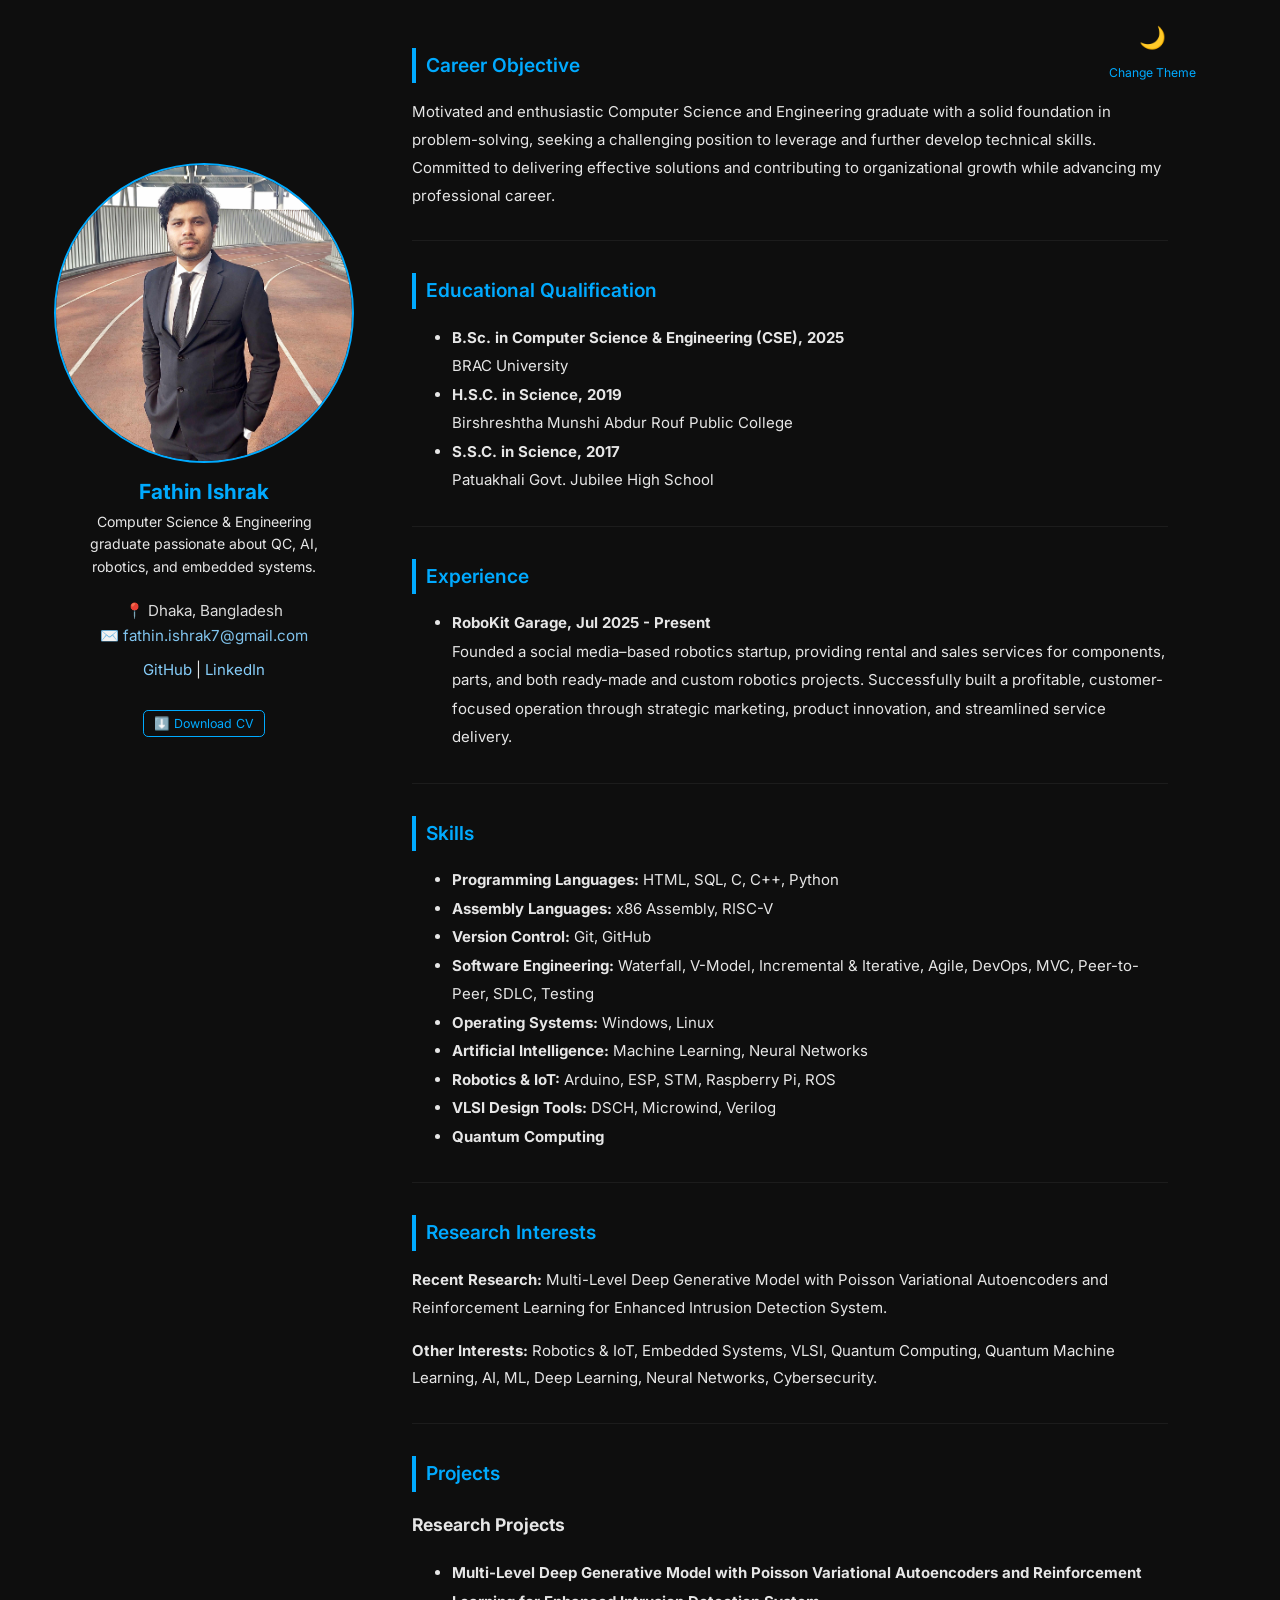
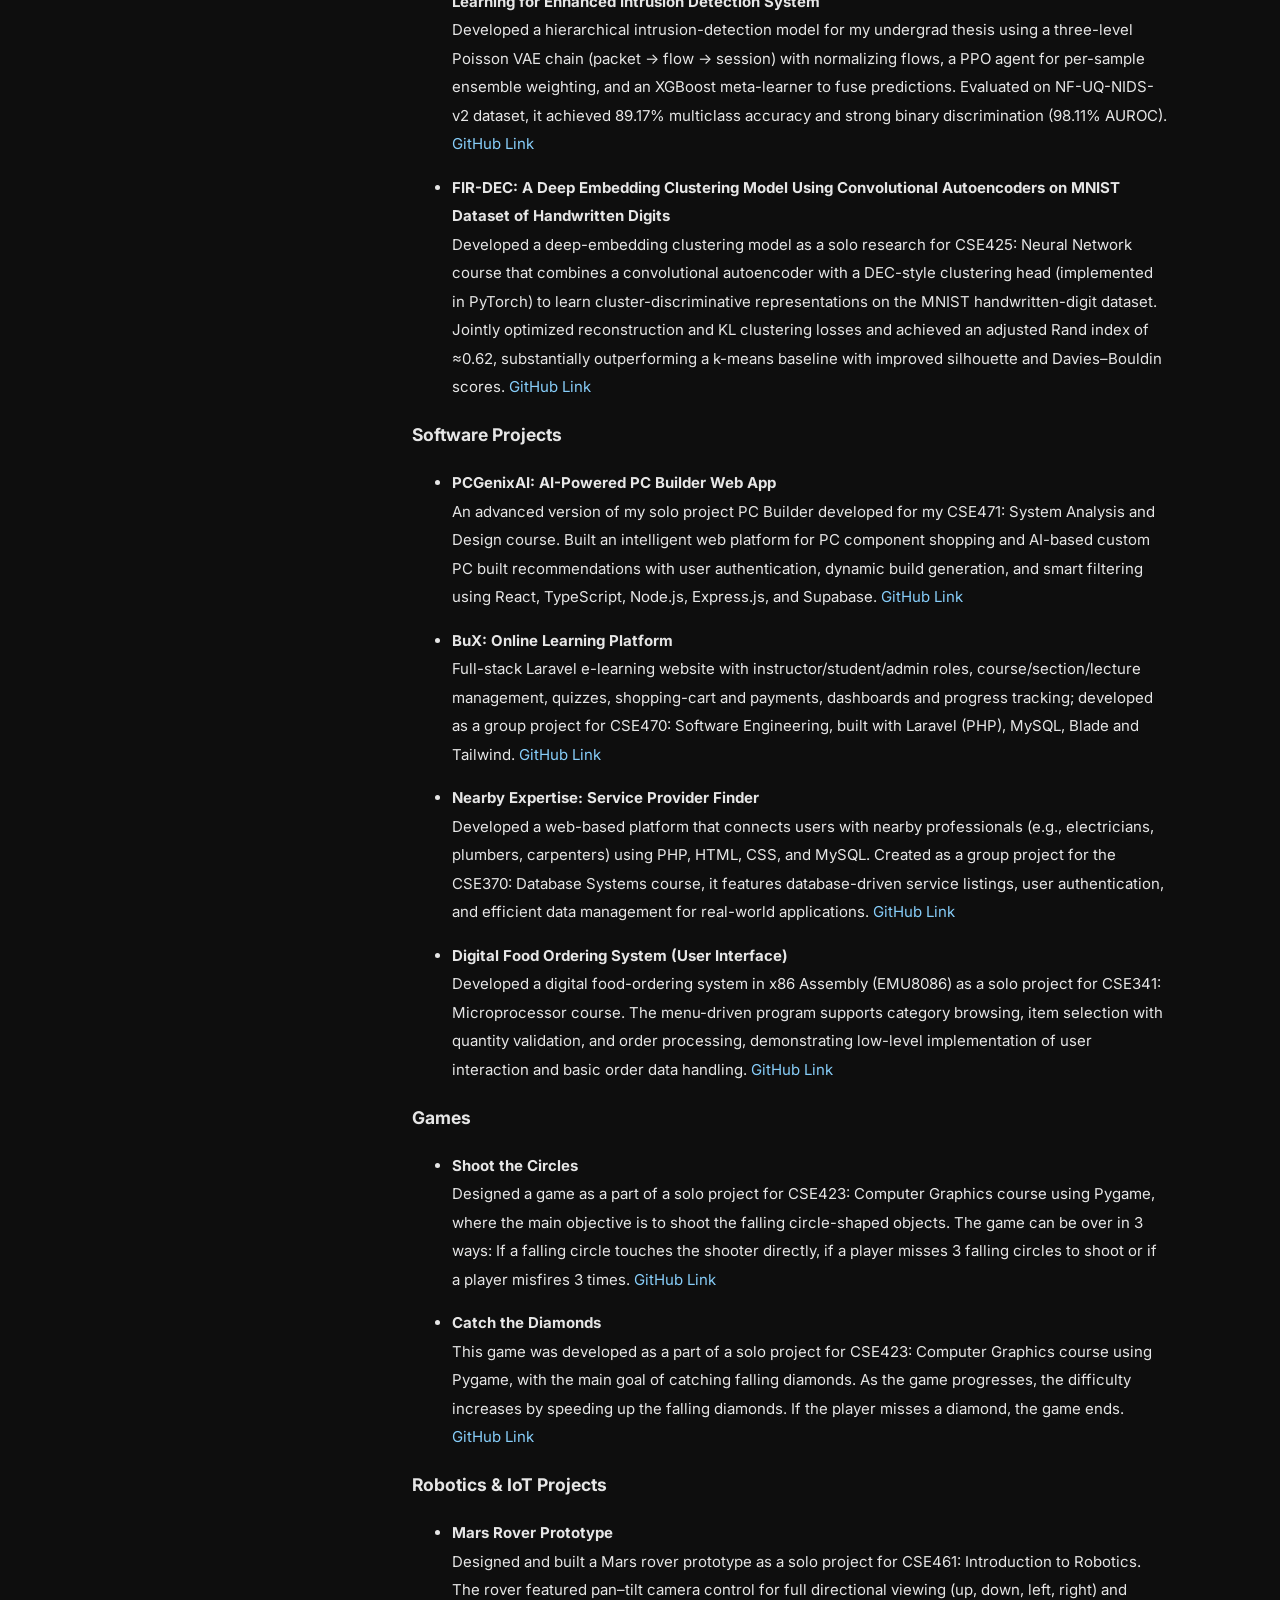
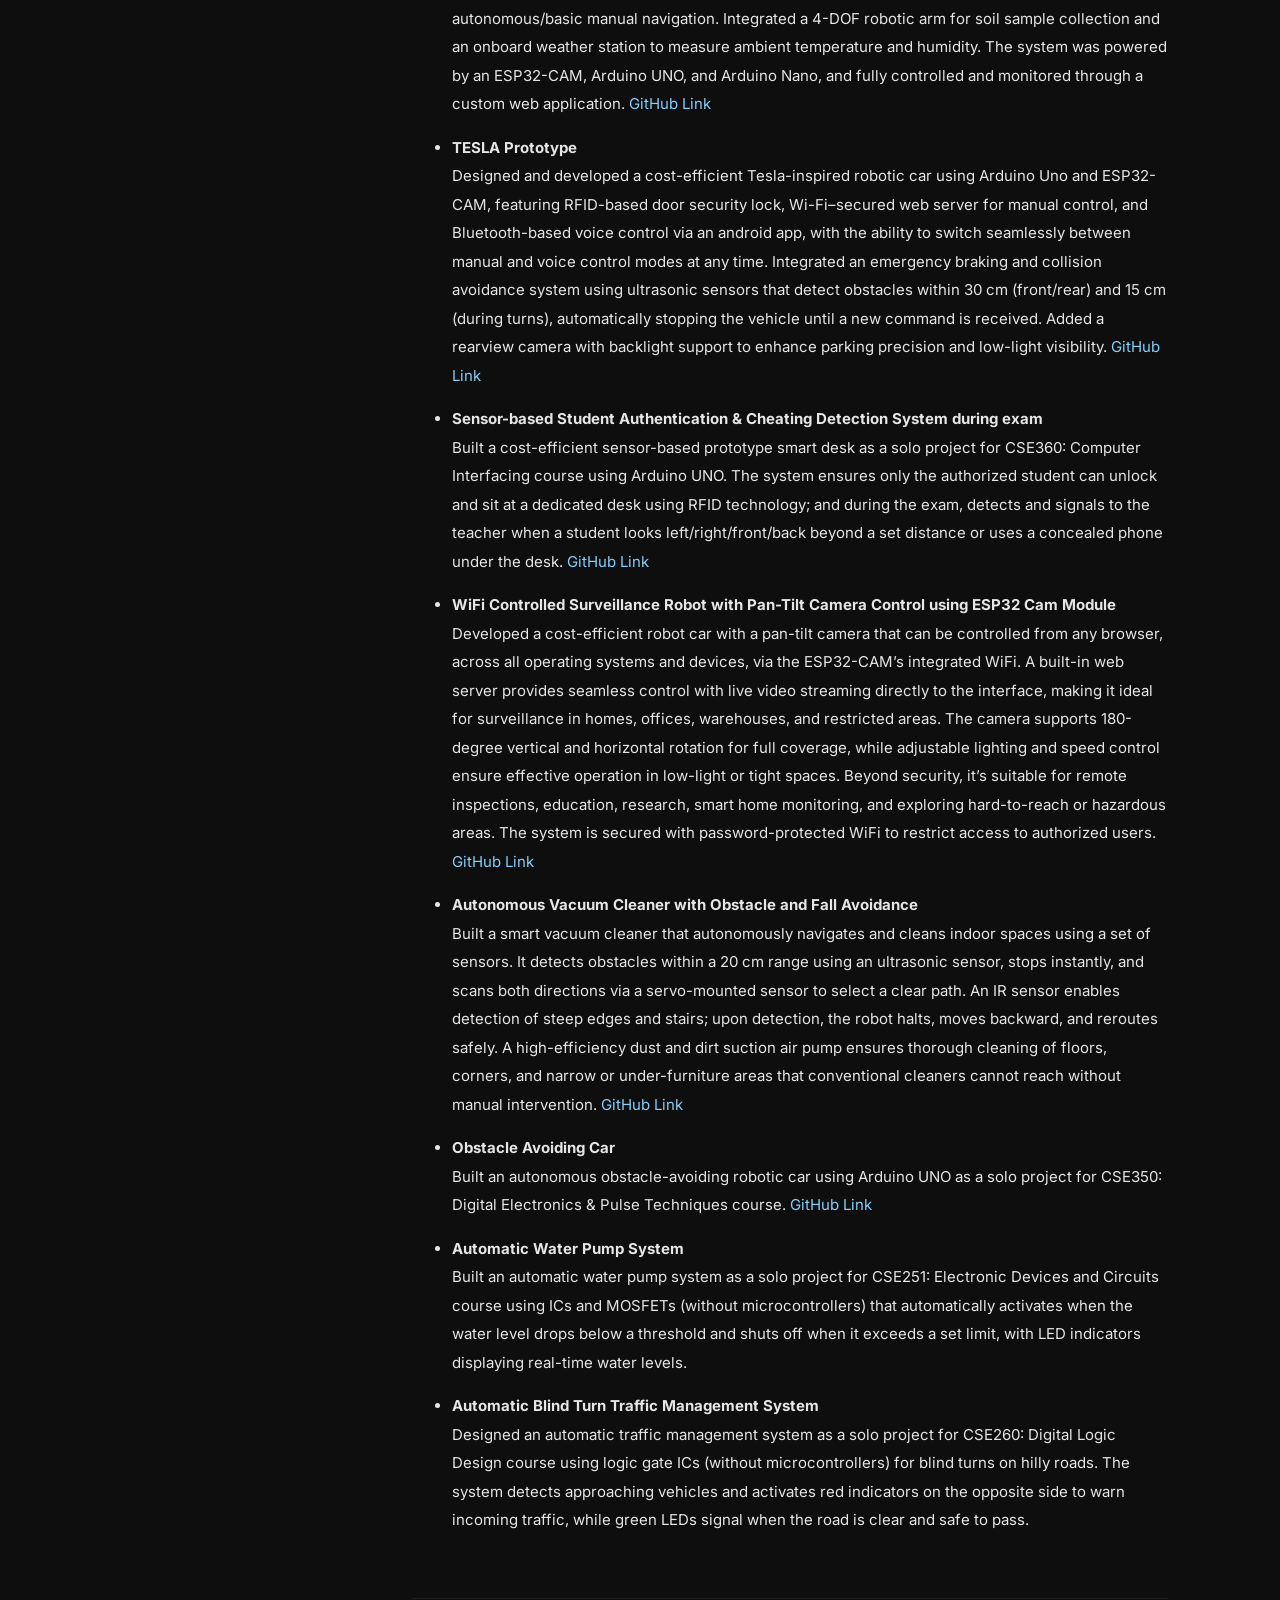
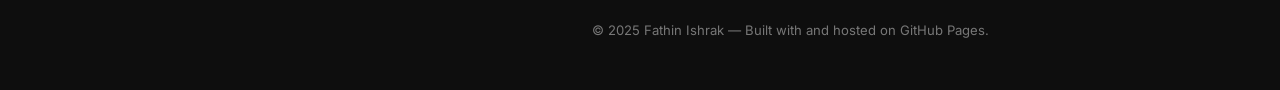
==== index.html @ 49c24f12 "Update index.html" ====
<!DOCTYPE html>
<html lang="en">
<head>
  <meta charset="UTF-8" />
  <meta name="viewport" content="width=device-width, initial-scale=1.0" />
  <title>Fathin Ishrak — Portfolio & CV</title>
  <link href="https://fonts.googleapis.com/css2?family=Inter:wght@300;400;600&display=swap" rel="stylesheet">
  <style>
    *, *::before, *::after { box-sizing: border-box; }

    :root {
      --bg-color: #0e0e0e;
      --text-color: #e6e6e6;
      --accent-color: #00aaff;
      --link-color: #87cefa;
      --card-bg: transparent;
      --border-color: transparent;
    }

    [data-theme='light'] {
      --bg-color: #f9f9f9;
      --text-color: #222;
      --accent-color: #007acc;
      --link-color: #3399ff;
      --card-bg: transparent;
      --border-color: transparent;
    }

    body {
      font-family: 'Inter', sans-serif;
      font-size: 15px;
      margin: 0;
      background-color: var(--bg-color);
      color: var(--text-color);
      transition: all 0.3s ease;
      display: flex;
      justify-content: center;
      -webkit-font-smoothing:antialiased;
    }

    a { color: var(--link-color); text-decoration: none; transition: color 0.25s ease; }
    a:hover { color: var(--accent-color); }

    .container {
      display: flex;
      flex-direction: row;
      width: 90%;
      max-width: 1200px;
      min-height: 100vh;
    }

    .sidebar {
      width: 280px;
      padding: 1.5rem;
      position: fixed;
      top: 0;
      bottom: 0;
      display: flex;
      flex-direction: column;
      justify-content: center;
      align-items: center;
      text-align: center;
      background: transparent;
    }

    .profile-pic { width: 300px; height: 300px; border-radius: 50%; object-fit: cover; border: 2px solid var(--accent-color); margin-bottom: 1rem; }
    .sidebar h1 { font-size: 1.3rem; color: var(--accent-color); margin: 0 0 0.4rem; }
    .sidebar p.bio { font-size: 0.88rem; margin: 0 0 1rem; line-height: 1.6; }

    .links { list-style: none; padding: 0; margin: 0 0 1rem 0; text-align: center; }
    .links li { margin: 0.4rem 0; font-size: 0.95rem; opacity: 0.95; transition: 0.2s; }
    .links li:hover { opacity: 1; color: var(--accent-color); }

    .button { display:inline-block; border:1px solid var(--accent-color); padding:0.3rem 0.6rem; border-radius:0.32rem; color:var(--accent-color); text-decoration:none; font-size:0.78rem; }
    .button:hover { background:var(--accent-color); color:var(--bg-color); text-decoration:none; }

    .main {
      margin-left: 300px;
      padding: 2rem 3rem;
      flex: 1;
      max-width: calc(100% - 300px);
      position: relative;
      line-height: 1.85;
      text-align: left;
    }

    section { margin-bottom: 2rem; border-bottom: 1px solid rgba(255,255,255,0.06); padding-bottom: 1rem; }
    section:last-of-type { border-bottom: none; }
    section h2 { border-left: 4px solid var(--accent-color); padding-left: 0.6rem; font-size: 1.2rem; color: var(--accent-color); font-weight:600; margin-bottom:0.8rem; }
    section ul { line-height: 1.9; }

    footer { font-size:0.82rem; color:#777; text-align:center; padding:1.2rem 0 1rem; border-top:1px solid rgba(255,255,255,0.06); }

    .theme-switch-container { position: fixed; top: 18px; right: calc( (100% - min(1200px, 90%)) / 2 + 20px ); z-index: 400; font-size: 1.35rem; cursor: pointer; text-align:center; }
    .theme-switch-container span { display:block; font-size:0.76rem; margin-top:4px; color:var(--accent-color); }

    @media (max-width: 900px) {
      body { justify-content: flex-start; }
      .container { flex-direction: column; width: 100%; }
      .sidebar { position: relative; width: 100%; padding: 1.2rem 0.75rem; top: auto; bottom: auto; }
      .profile-pic { width: 150px; height: 150px; }
      .sidebar h1 { font-size: 1.05rem; }
      .sidebar p.bio { font-size: 0.85rem; }
      .links li { font-size: 0.95rem; }
      .button { font-size:0.72rem; padding:0.28rem 0.5rem; }
      .main { margin-left: 0; padding: 1rem; max-width: 100%; text-align: left; line-height: 1.6; }
      .theme-switch-container { position: fixed; top: 10px; right: 12px; font-size: 1.15rem; }
    }

    @media (max-width: 420px) {
      .profile-pic { width: 150px; height: 150px; }
      .sidebar h1 { font-size: 1rem; }
      .theme-switch-container { right: 8px; }
    }
  </style>
</head>
<body>
  <div class="container">
    <aside class="sidebar">
      <img src="profile.jpg" alt="Profile Picture" class="profile-pic">
      <h1>Fathin Ishrak</h1>
      <p class="bio">Computer Science & Engineering graduate passionate about QC, AI, robotics, and embedded systems.</p>
      <ul class="links">
        <li>📍 Dhaka, Bangladesh</li>
        <li>✉️ <a href="mailto:fathin.ishrak7@gmail.com">fathin.ishrak7@gmail.com</a></li>
        <p>
          <a href="https://github.com/Fathin-Ishrak-Romeo">GitHub</a> |
          <a href="https://www.linkedin.com/in/fathin-ishrak/">LinkedIn</a>
        </p>
      </ul>
      <a href="Fathin_Ishrak_CV.pdf" download="Fathin_Ishrak_CV.pdf" class="button">⬇️ Download CV</a>
    </aside>

    <main class="main">
      <div class="theme-switch-container" id="theme-toggle">🌙<span>Change Theme</span></div>
      <section>
        <h2>Career Objective</h2>
        <p>Motivated and enthusiastic Computer Science and Engineering graduate with a solid foundation in problem-solving, seeking a challenging position to leverage and further develop technical skills. Committed to delivering effective solutions and contributing to organizational growth while advancing my professional career.</p>
      </section>

      <section>
        <h2>Educational Qualification</h2>
        <ul>
          <li><b>B.Sc. in Computer Science & Engineering (CSE), 2025</b><br>BRAC University</li>
          <li><b>H.S.C. in Science, 2019</b><br>Birshreshtha Munshi Abdur Rouf Public College</li>
          <li><b>S.S.C. in Science, 2017</b><br>Patuakhali Govt. Jubilee High School</li>
        </ul>
      </section>

      <section>
        <h2>Experience</h2>
        <ul>
          <li><b>RoboKit Garage, Jul 2025 - Present</b><br>Founded a social media–based robotics startup, providing rental and sales services for components, parts, and both ready-made and custom robotics projects. Successfully built a profitable,
customer-focused operation through strategic marketing, product innovation, and streamlined
service delivery.</li>
        </ul>
      </section>

      <section>
        <h2>Skills</h2>
        <ul>
          <li><b>Programming Languages:</b> HTML, SQL, C, C++, Python</li>
          <li><b>Assembly Languages:</b> x86 Assembly, RISC-V</li>
          <li><b>Version Control:</b> Git, GitHub</li>
          <li><b>Software Engineering:</b> Waterfall, V-Model, Incremental & Iterative, Agile, DevOps, MVC, Peer-to-Peer, SDLC, Testing</li>
          <li><b>Operating Systems:</b> Windows, Linux</li>
          <li><b>Artificial Intelligence:</b> Machine Learning, Neural Networks</li>
          <li><b>Robotics & IoT:</b> Arduino, ESP, STM, Raspberry Pi, ROS</li>
          <li><b>VLSI Design Tools:</b> DSCH, Microwind, Verilog</li>
          <li><b>Quantum Computing</b></li>
        </ul>
      </section>

      <section>
        <h2>Research Interests</h2>
        <p><b>Recent Research:</b> Multi-Level Deep Generative Model with Poisson Variational Autoencoders and Reinforcement Learning for Enhanced Intrusion Detection System.</p>
        <p><b>Other Interests:</b> Robotics & IoT, Embedded Systems, VLSI, Quantum Computing, Quantum Machine Learning, AI, ML, Deep Learning, Neural Networks, Cybersecurity.</p>
      </section>

      <section>
        <h2>Projects</h2>
        <h3>Research Projects</h3>
        <ul>
          <p><li><b>Multi-Level Deep Generative Model with Poisson Variational Autoencoders and Reinforcement Learning for Enhanced Intrusion Detection System</b><br>Developed a hierarchical intrusion-detection model for my undergrad thesis using a three-level Poisson VAE chain (packet → flow → session) with normalizing flows, a PPO agent for per-sample ensemble weighting, and an XGBoost meta-learner to fuse predictions. Evaluated on NF-UQ-NIDS-v2 dataset, it achieved 89.17% multiclass accuracy and strong binary discrimination (98.11% AUROC). <a href="https://github.com/Fathin-Ishrak-Romeo/Multi-Level-Deep-Generative-Model-with-PVAE-and-RL-for-Enhanced-IDS.git">GitHub Link</a></li></p>
          <p><li><b>FIR-DEC: A Deep Embedding Clustering Model Using Convolutional Autoencoders on MNIST Dataset of Handwritten Digits</b><br>Developed a deep-embedding clustering model as a solo research for CSE425: Neural Network course that combines a convolutional autoencoder with a DEC-style clustering head (implemented in PyTorch) to learn cluster-discriminative representations on the MNIST handwritten-digit dataset. Jointly optimized reconstruction and KL clustering losses and achieved an adjusted Rand index of ≈0.62, substantially outperforming a k-means baseline with improved silhouette and Davies–Bouldin scores. <a href="https://github.com/Fathin-Ishrak-Romeo/FIR-DEC_Deep-Embedding-Clustering-Model-Using-Convolutional-Autoencoders-on-MNIST-Digits-Dataset.git">GitHub Link</a></li></p>
        </ul>

        <h3>Software Projects</h3>
        <ul>
          <p><li><b>PCGenixAI: AI-Powered PC Builder Web App</b><br>An advanced version of my solo project PC Builder developed for my CSE471: System Analysis and Design course. Built an intelligent web platform for PC component shopping and AI-based custom PC built recommendations with user authentication, dynamic build generation, and smart filtering using React, TypeScript, Node.js, Express.js, and Supabase. <a href="https://github.com/Fathin-Ishrak-Romeo/PCGenixAI.git">GitHub Link</a></li></p>
          <p><li><b>BuX: Online Learning Platform</b><br>Full-stack Laravel e-learning website with instructor/student/admin roles, course/section/lecture management, quizzes, shopping-cart and payments, dashboards and progress tracking; developed as a group project for CSE470: Software Engineering, built with Laravel (PHP), MySQL, Blade and Tailwind. <a href="https://github.com/Fathin-Ishrak-Romeo/CSE470_PROJECT_Online-Learning-Platform_BuX.git">GitHub Link</a></li></p>
          <p><li><b>Nearby Expertise: Service Provider Finder</b><br>Developed a web-based platform that connects users with nearby professionals (e.g., electricians, plumbers, carpenters) using PHP, HTML, CSS, and MySQL. Created as a group project for the CSE370: Database Systems course, it features database-driven service listings, user authentication, and efficient data management for real-world applications. <a href="https://github.com/Fathin-Ishrak-Romeo/CSE370-Project-Website_Nearby-Expertise.git">GitHub Link</a></li></p>
          <p><li><b>Digital Food Ordering System (User Interface)</b><br>Developed a digital food-ordering system in x86 Assembly (EMU8086) as a solo project for CSE341: Microprocessor course. The menu-driven program supports category browsing, item selection with quantity validation, and order processing, demonstrating low-level implementation of user interaction and basic order data handling. <a href="https://github.com/Fathin-Ishrak-Romeo/CSE341-Project_Digital-food-ordering-system-at-a-restaurant-using-x86-Assembly-Language.git">GitHub Link</a></li></p>
        </ul>

        <h3>Games</h3>
        <ul>
          <p><li><b>Shoot the Circles</b><br>Designed a game as a part of a solo project for CSE423: Computer Graphics course using Pygame, where the main objective is to shoot the falling circle-shaped objects. The game can be over in 3 ways: If a falling circle touches the shooter directly, if a player misses 3 falling circles to shoot or if a player misfires 3 times. <a href="https://github.com/Fathin-Ishrak-Romeo/Project-Game_Shooting-the-falling-circles.git">GitHub Link</a></li></p>
          <p><li><b>Catch the Diamonds</b><br>This game was developed as a part of a solo project for CSE423: Computer Graphics course using Pygame, with the main goal of catching falling diamonds. As the game progresses, the difficulty increases by speeding up the falling diamonds. If the player misses a diamond, the game ends. <a href="https://github.com/Fathin-Ishrak-Romeo/Project-Game_Catch-the-falling-diamonds.git">GitHub Link</a></li></p>
        </ul>

        <h3>Robotics & IoT Projects</h3>
        <ul>
          <p><li><b>Mars Rover Prototype</b><br>Designed and built a Mars rover prototype as a solo project for CSE461: Introduction to Robotics. The rover featured pan–tilt camera control for full directional viewing (up, down, left, right) and autonomous/basic manual navigation. Integrated a 4-DOF robotic arm for soil sample collection and an onboard weather station to measure ambient temperature and humidity. The system was powered by an ESP32-CAM, Arduino UNO, and Arduino Nano, and fully controlled and monitored through a custom web application. <a href="https://github.com/Fathin-Ishrak-Romeo/Mars-Rover-Prototype.git">GitHub Link</a></li></p>
          <p><li><b>TESLA Prototype</b><br>Designed and developed a cost-efficient Tesla-inspired robotic car using Arduino Uno and ESP32-CAM, featuring RFID-based door security lock, Wi-Fi–secured web server for manual control, and Bluetooth-based voice control via an android app, with the ability to switch seamlessly between manual and voice control modes at any time. Integrated an emergency braking and collision avoidance system using ultrasonic sensors that detect obstacles within 30 cm (front/rear) and 15 cm (during turns), automatically stopping the vehicle until a new command is received. Added a rearview camera with backlight support to enhance parking precision and low-light visibility. <a href="https://github.com/Fathin-Ishrak-Romeo/Goriber-TESLA.git">GitHub Link</a></li></p>
          <p><li><b>Sensor-based Student Authentication & Cheating Detection System during exam</b><br>Built a cost-efficient sensor-based prototype smart desk as a solo project for CSE360: Computer Interfacing course using Arduino UNO. The system ensures only the authorized student can unlock and sit at a dedicated desk using RFID technology; and during the exam, detects and signals to the teacher when a student looks left/right/front/back beyond a set distance or uses a concealed phone under the desk. <a href="https://github.com/Fathin-Ishrak-Romeo/Sensor-based-Access-Authentication-and-Cheating-Detection-System-during-exam-using-Arduino.git">GitHub Link</a></li></p>      
          <p><li><b>WiFi Controlled Surveillance Robot with Pan-Tilt Camera Control using ESP32 Cam Module</b><br>Developed a cost-efficient robot car with a pan-tilt camera that can be controlled from any browser, across all operating systems and devices, via the ESP32-CAM’s integrated WiFi. A built-in web server provides seamless control with live video streaming directly to the interface, making it ideal for surveillance in homes, offices, warehouses, and restricted areas. The camera supports 180-degree vertical and horizontal rotation for full coverage, while adjustable lighting and speed control ensure effective operation in low-light or tight spaces. Beyond security, it’s suitable for remote inspections, education, research, smart home monitoring, and exploring hard-to-reach or hazardous areas. The system is secured with password-protected WiFi to restrict access to authorized users. <a href="https://github.com/Fathin-Ishrak-Romeo/WiFi-Controlled-Surveillance-Robot-with-Pan-Tilt-Camera-Control-using-ESP32-Cam-Module.git">GitHub Link</a></li></p>
          <p><li><b>Autonomous Vacuum Cleaner with Obstacle and Fall Avoidance</b><br>Built a smart vacuum cleaner that autonomously navigates and cleans indoor spaces using a set of sensors. It detects obstacles within a 20 cm range using an ultrasonic sensor, stops instantly, and scans both directions via a servo-mounted sensor to select a clear path. An IR sensor enables detection of steep edges and stairs; upon detection, the robot halts, moves backward, and reroutes safely. A high-efficiency dust and dirt suction air pump ensures thorough cleaning of floors, corners, and narrow or under-furniture areas that conventional cleaners cannot reach without manual intervention. <a href="https://github.com/Fathin-Ishrak-Romeo/Autonomous-Vacuum-Cleaner-with-Obstacle-and-Fall-Avoidance-Using-Arduino.git">GitHub Link</a></li></p>
          <p><li><b>Obstacle Avoiding Car</b><br>Built an autonomous obstacle-avoiding robotic car using Arduino UNO as a solo project for CSE350: Digital Electronics & Pulse Techniques course. <a href="https://github.com/Fathin-Ishrak-Romeo/Hardware-Project_Obstacle-Avoiding-Car-using-Arduino.git">GitHub Link</a></li></p>
          <p><li><b>Automatic Water Pump System</b><br>Built an automatic water pump system as a solo project for CSE251: Electronic Devices and Circuits course using ICs and MOSFETs (without microcontrollers) that automatically activates when the water level drops below a threshold and shuts off when it exceeds a set limit, with LED indicators displaying real-time water levels.</li></p>
          <p><li><b>Automatic Blind Turn Traffic Management System</b><br>Designed an automatic traffic management system as a solo project for CSE260: Digital Logic Design course using logic gate ICs (without microcontrollers) for blind turns on hilly roads. The system detects approaching vehicles and activates red indicators on the opposite side to warn incoming traffic, while green LEDs signal when the road is clear and safe to pass.</li></p>
        </ul>
      </section>

      <footer>
        © 2025 Fathin Ishrak — Built with and hosted on GitHub Pages.
      </footer>
    </main>
  </div>

  <script>
    const toggleBtn = document.getElementById('theme-toggle');
    toggleBtn.addEventListener('click', () => {
      const currentTheme = document.body.getAttribute('data-theme');
      if (currentTheme === 'light') {
        document.body.setAttribute('data-theme', 'dark');
        toggleBtn.innerHTML = '🌙<span>Change Theme</span>';
      } else {
        document.body.setAttribute('data-theme', 'light');
        toggleBtn.innerHTML = '☀️<span>Change Theme</span>';
      }
    });
    document.body.setAttribute('data-theme', 'dark');
  </script>
</body>
</html>
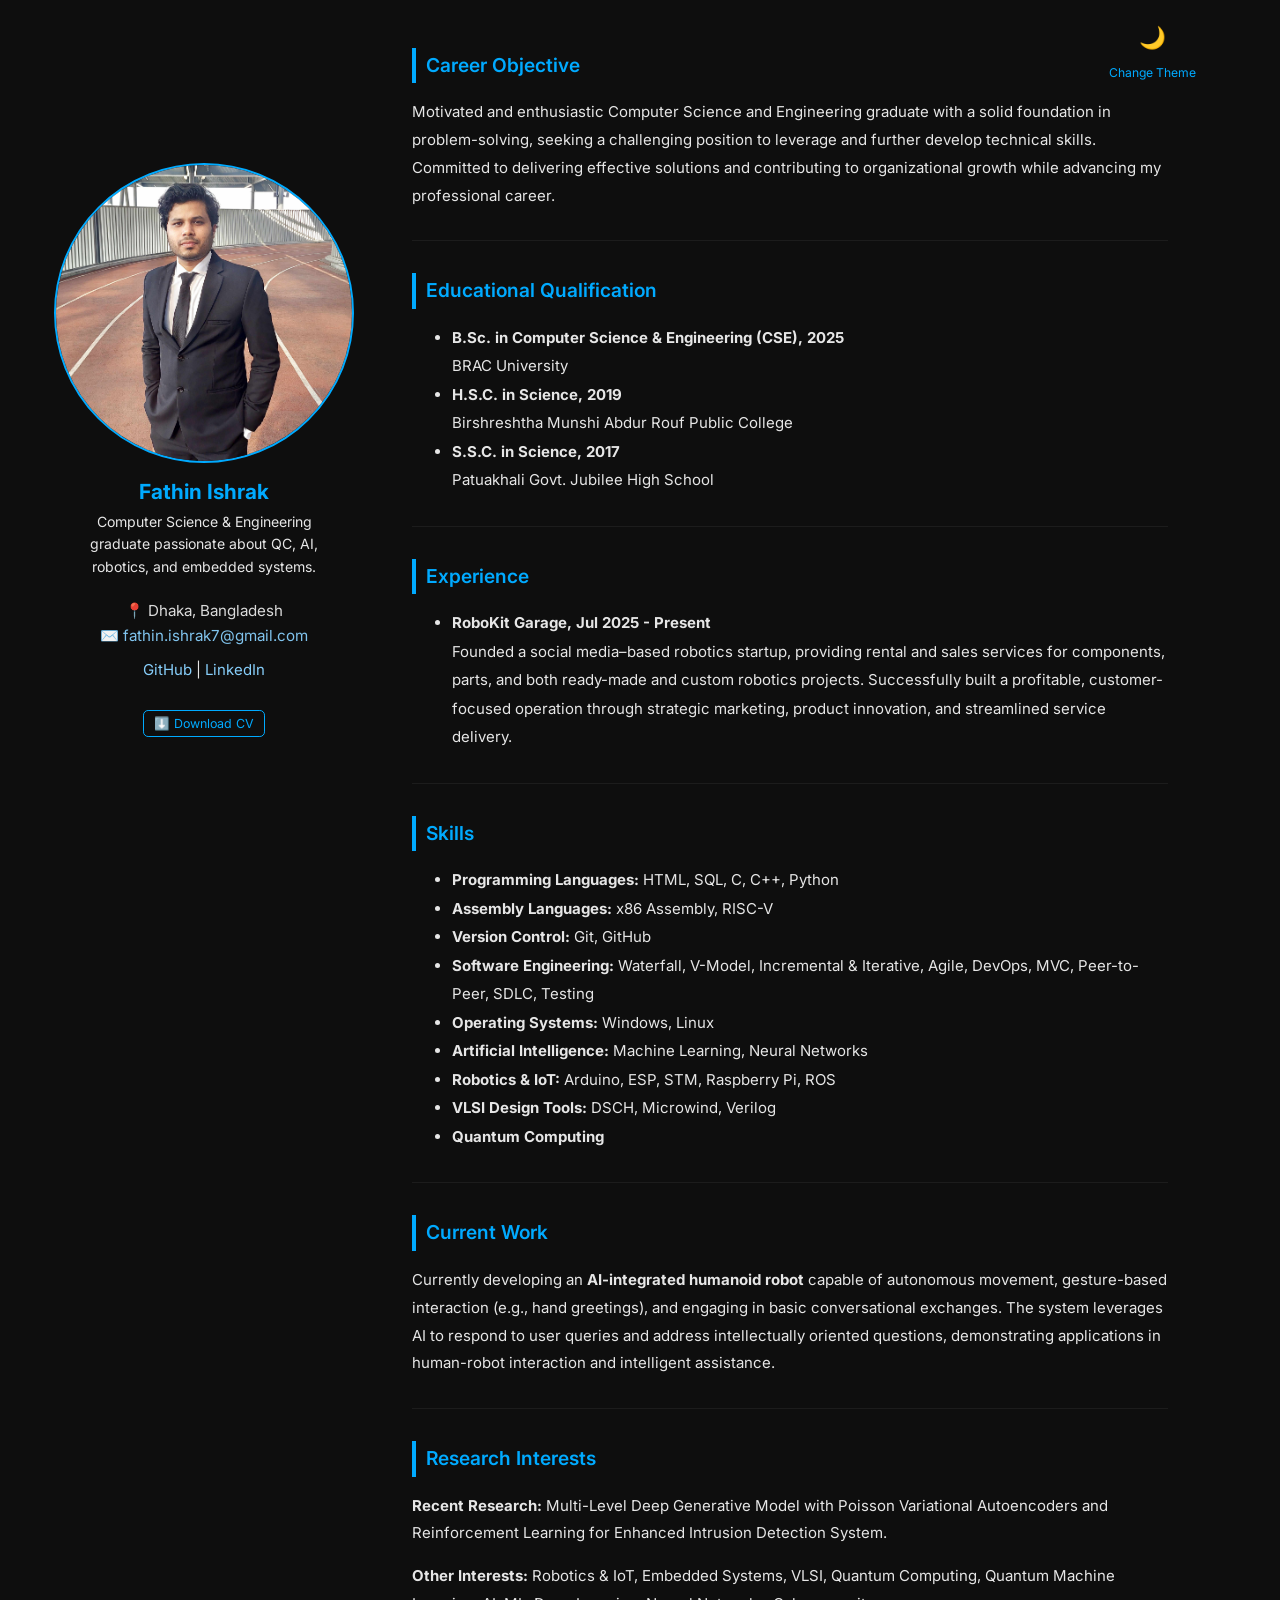
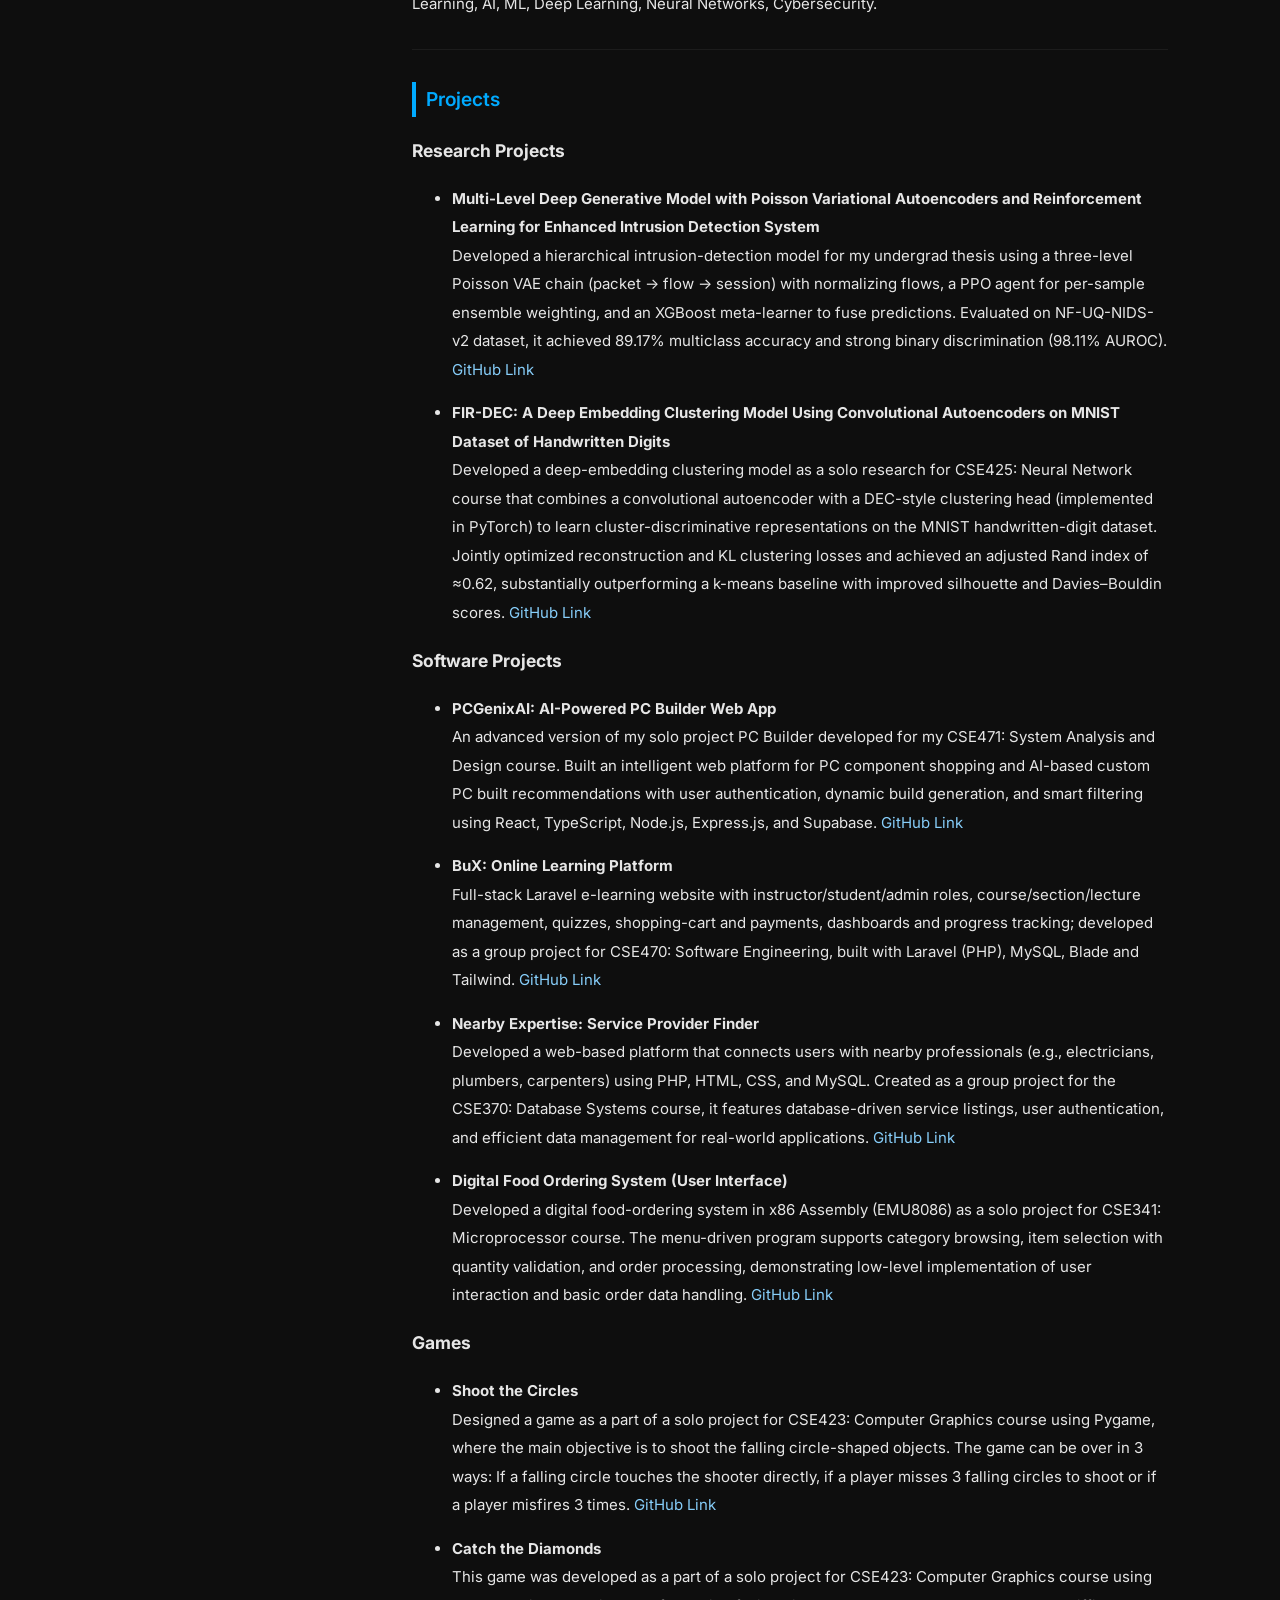
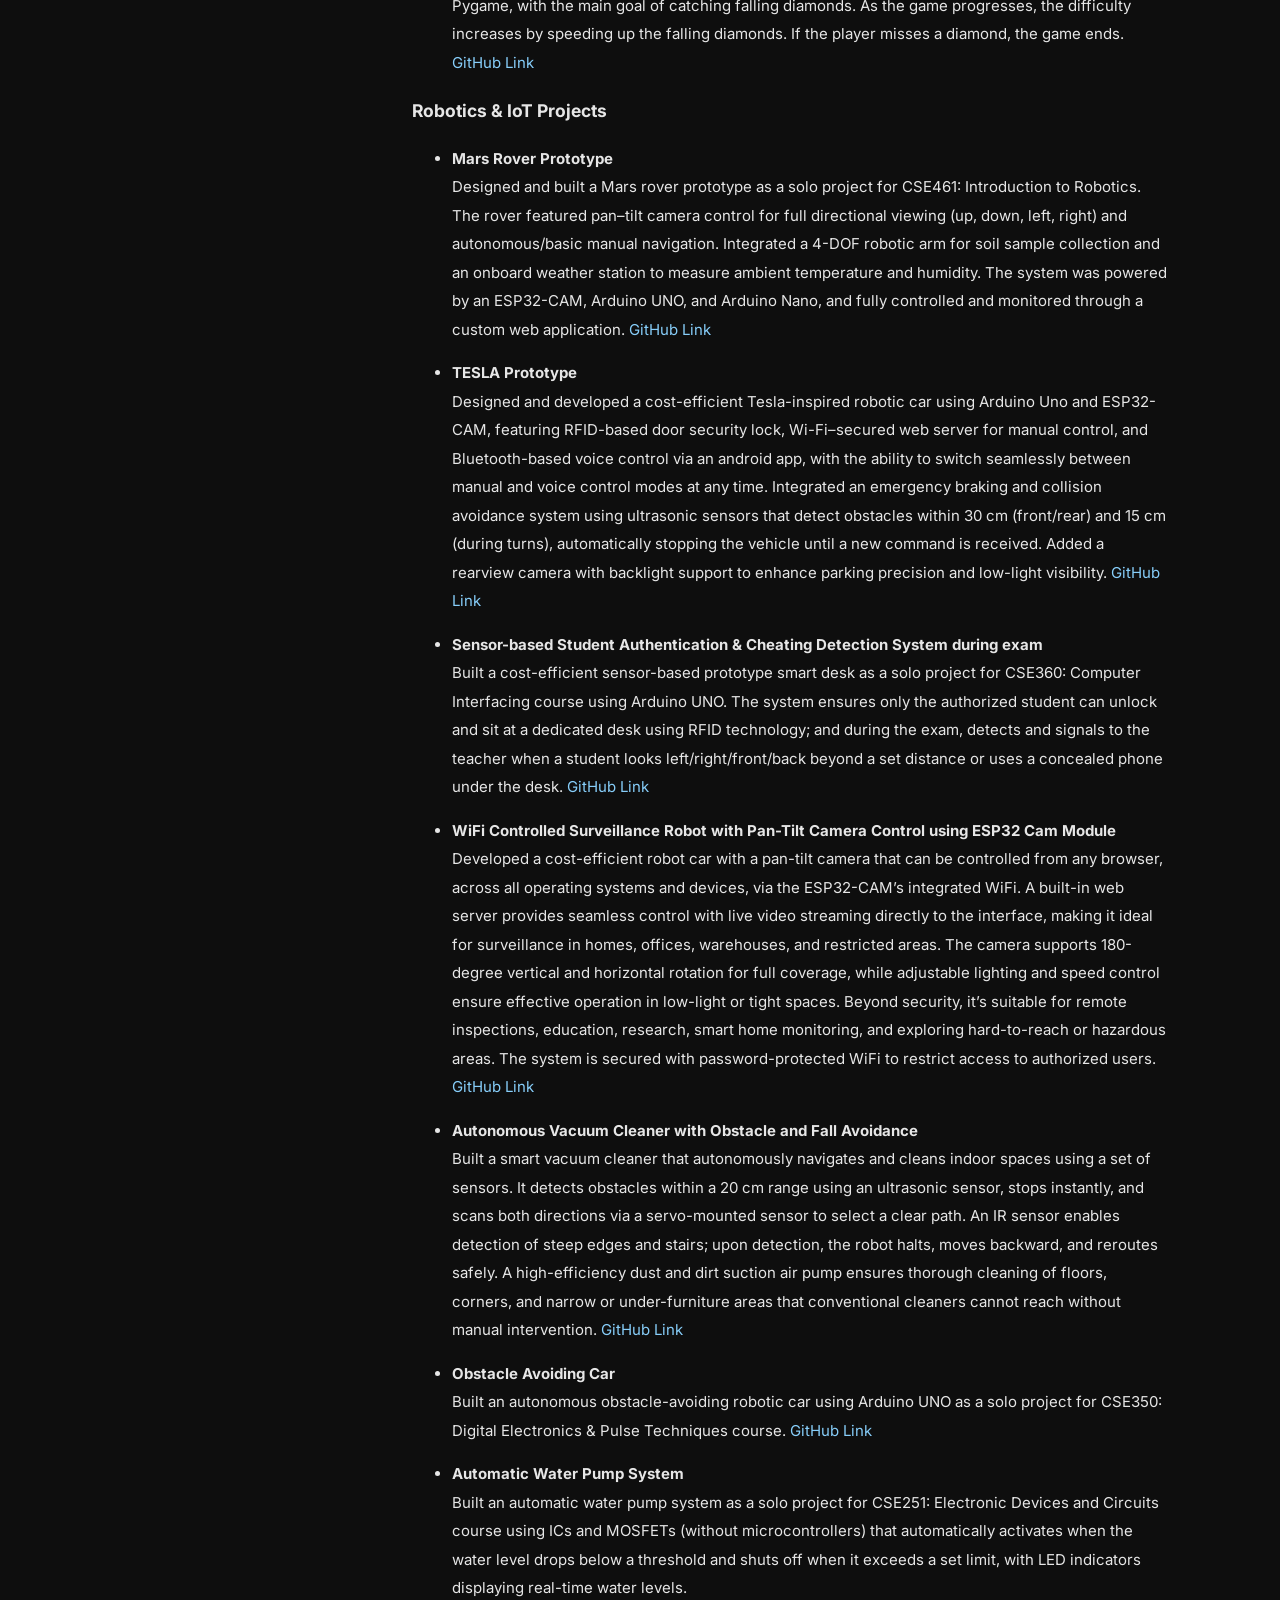
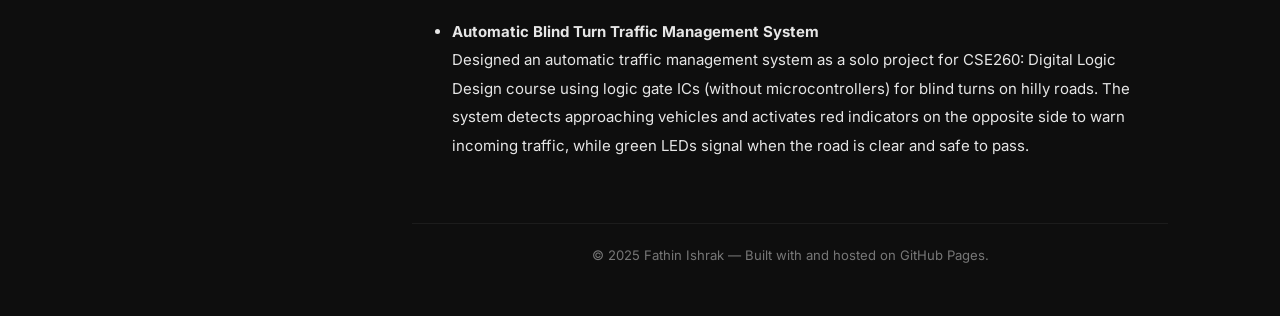
==== commit a45139ce: "Update index.html" ====
--- a/index.html
+++ b/index.html
@@ -172,6 +172,11 @@
       </section>
 
       <section>
+        <h2>Current Work</h2>
+        <p>Currently developing an <b>AI-integrated humanoid robot</b> capable of autonomous movement, gesture-based interaction (e.g., hand greetings), and engaging in basic conversational exchanges. The system leverages AI to respond to user queries and address intellectually oriented questions, demonstrating applications in human-robot interaction and intelligent assistance.</p>
+      </section>
+      
+      <section>
         <h2>Research Interests</h2>
         <p><b>Recent Research:</b> Multi-Level Deep Generative Model with Poisson Variational Autoencoders and Reinforcement Learning for Enhanced Intrusion Detection System.</p>
         <p><b>Other Interests:</b> Robotics & IoT, Embedded Systems, VLSI, Quantum Computing, Quantum Machine Learning, AI, ML, Deep Learning, Neural Networks, Cybersecurity.</p>
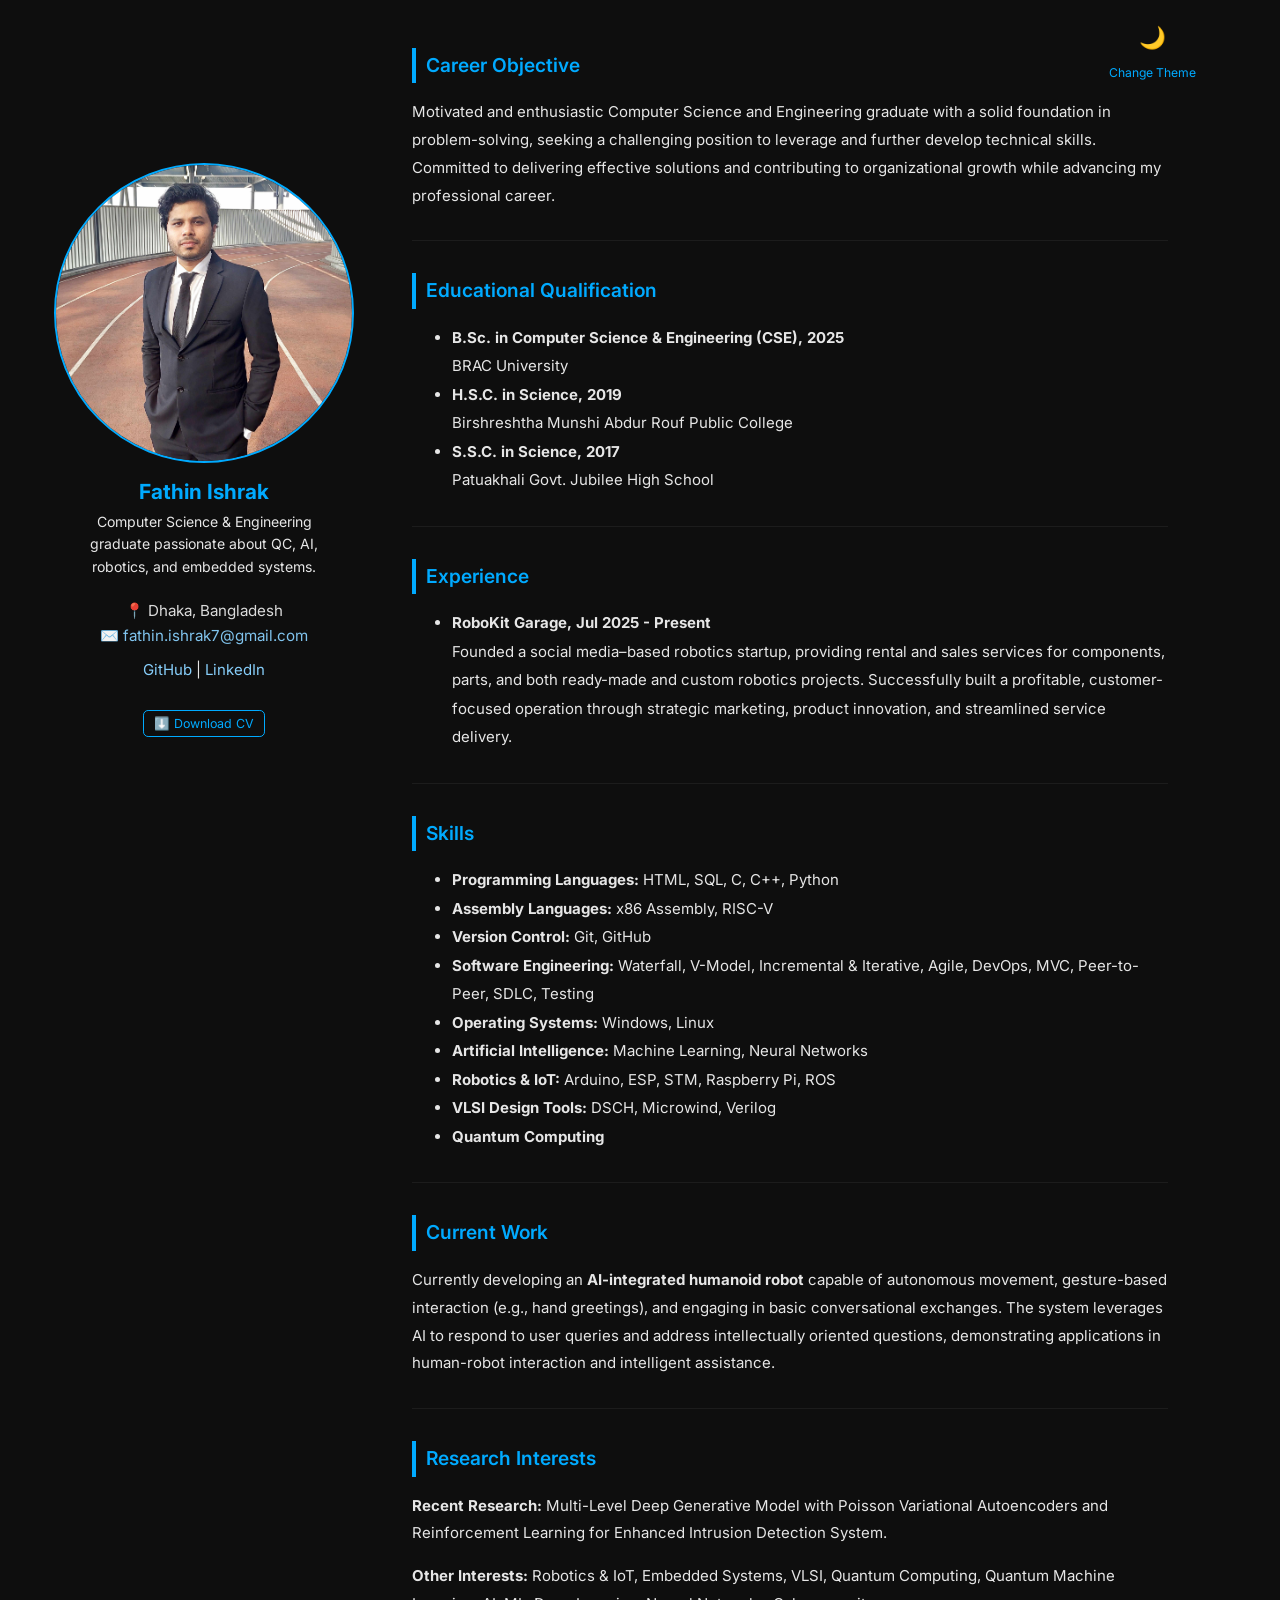
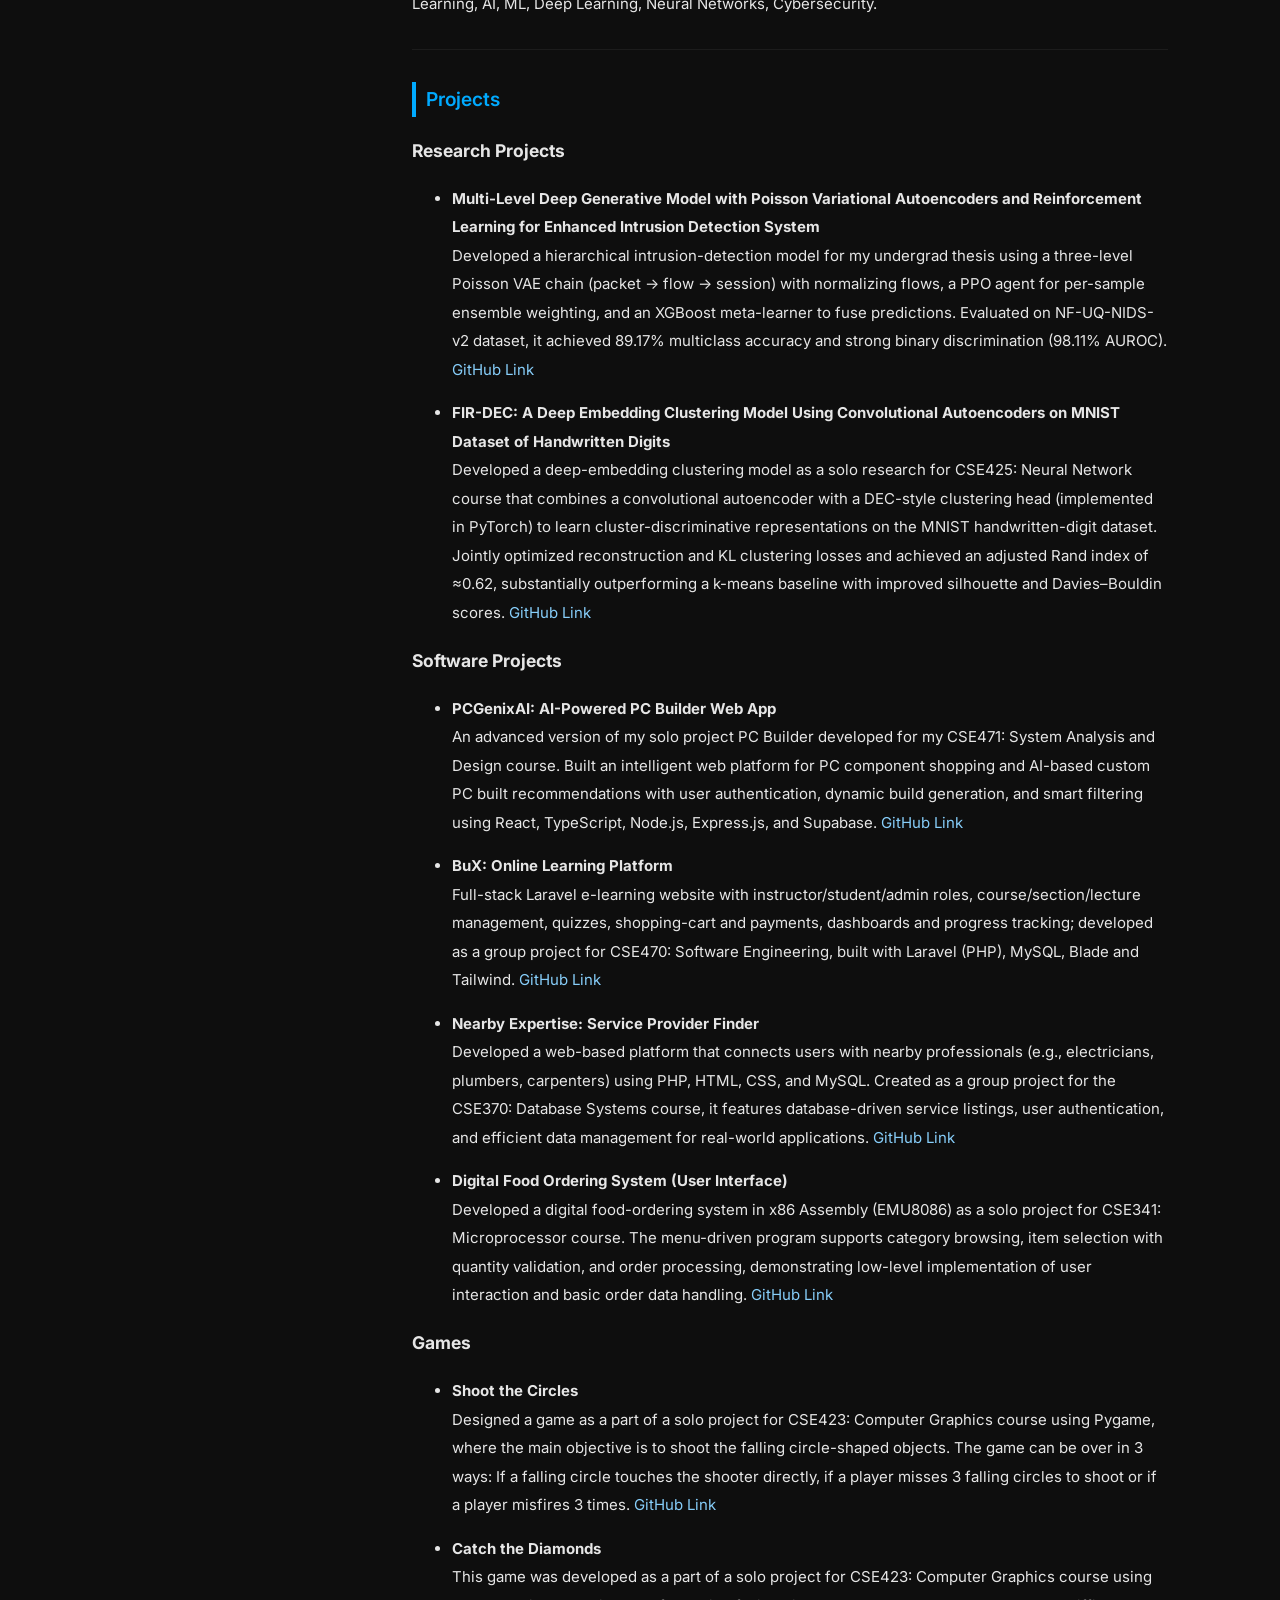
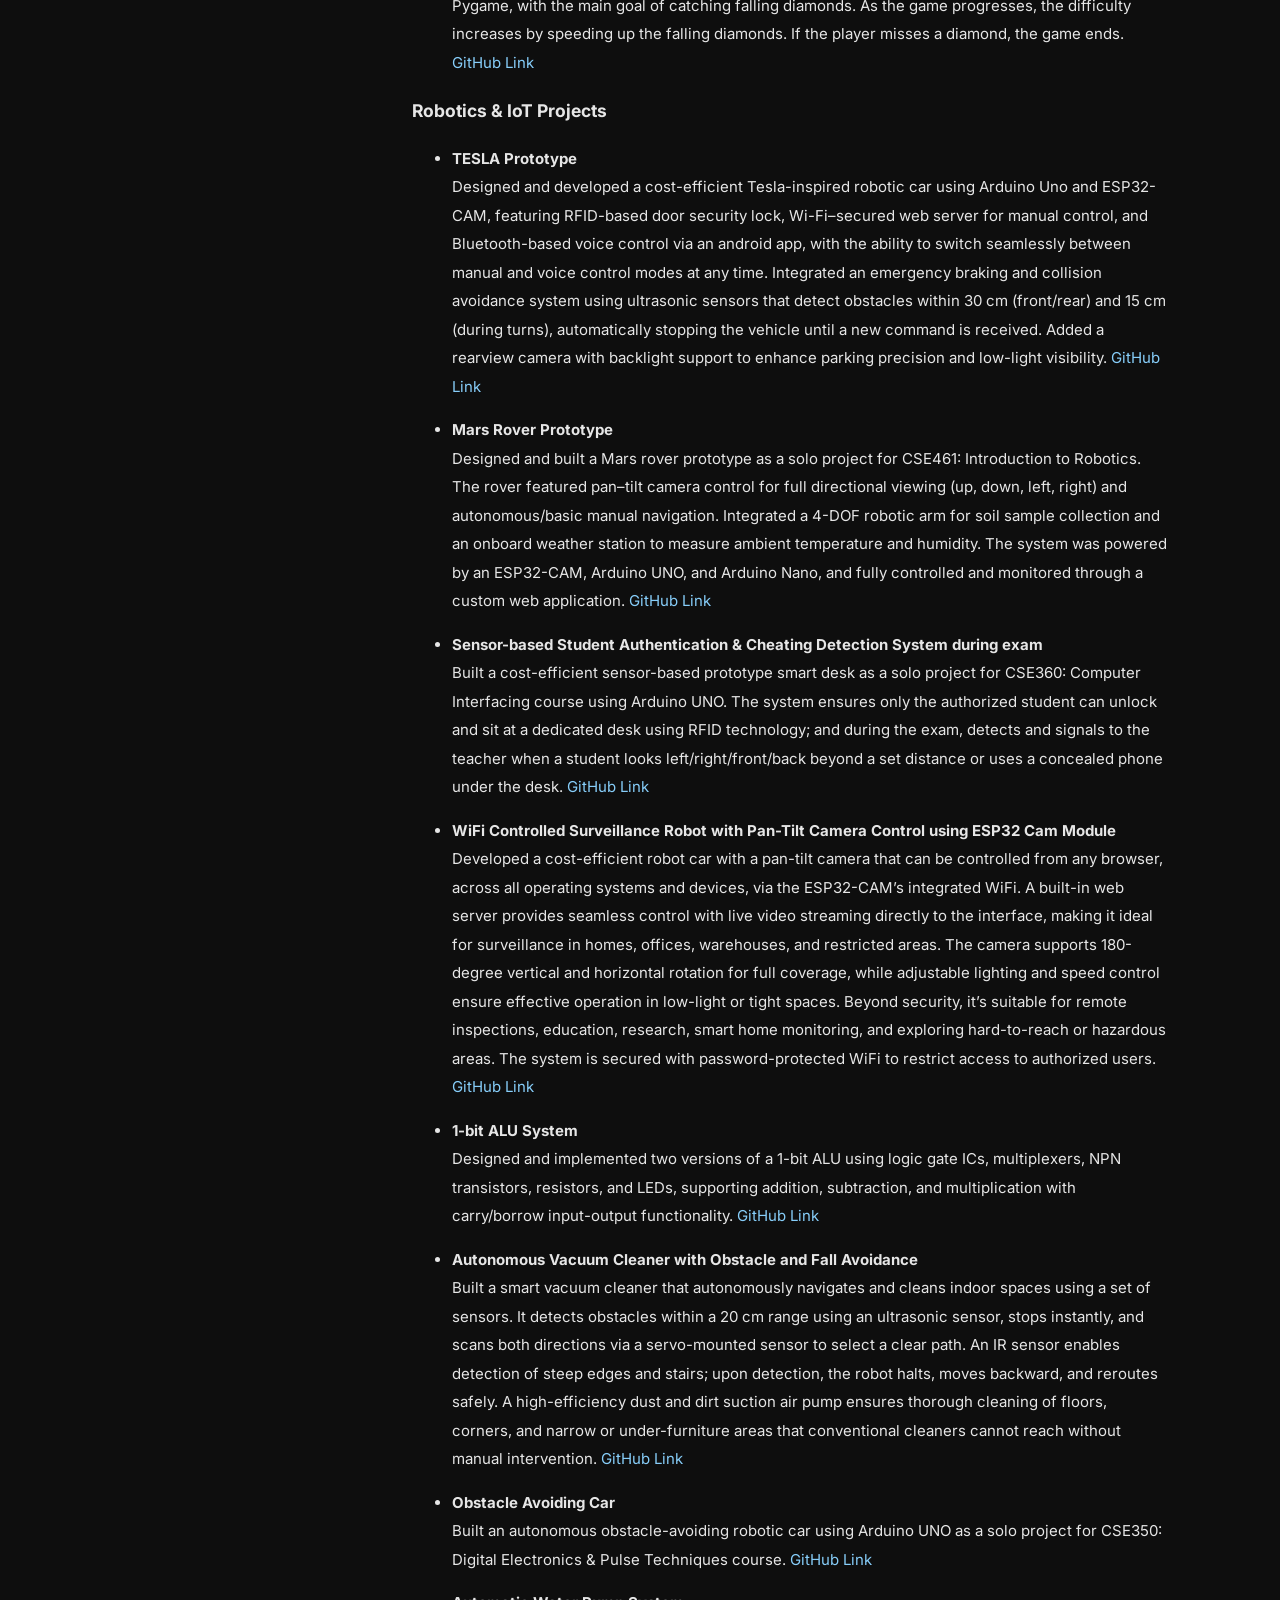
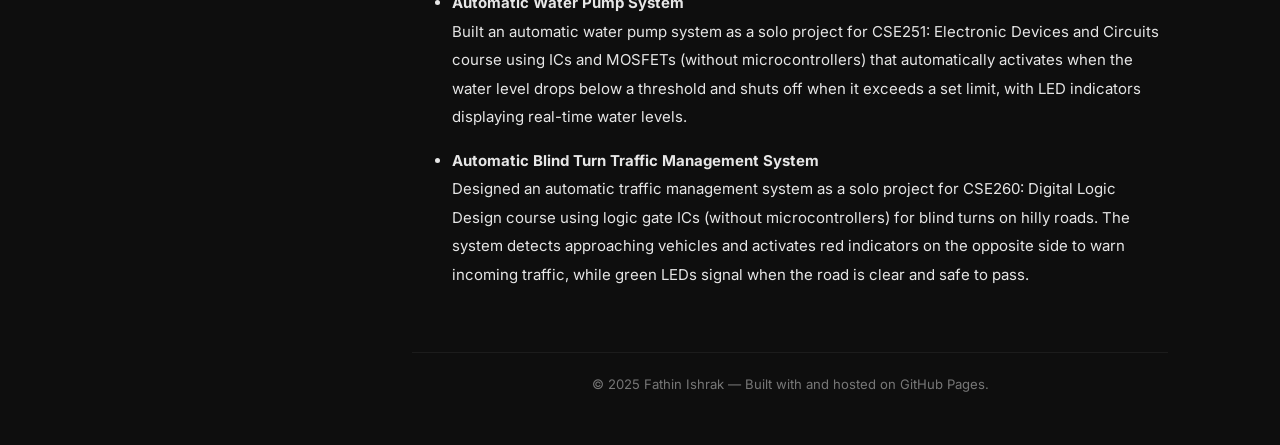
==== commit 75dc0ef1: "Update index.html" ====
--- a/index.html
+++ b/index.html
@@ -206,10 +206,11 @@
 
         <h3>Robotics & IoT Projects</h3>
         <ul>
+          <p><li><b>TESLA Prototype</b><br>Designed and developed a cost-efficient Tesla-inspired robotic car using Arduino Uno and ESP32-CAM, featuring RFID-based door security lock, Wi-Fi–secured web server for manual control, and Bluetooth-based voice control via an android app, with the ability to switch seamlessly between manual and voice control modes at any time. Integrated an emergency braking and collision avoidance system using ultrasonic sensors that detect obstacles within 30 cm (front/rear) and 15 cm (during turns), automatically stopping the vehicle until a new command is received. Added a rearview camera with backlight support to enhance parking precision and low-light visibility. <a href="https://github.com/Fathin-Ishrak-Romeo/TESLA-Prototype-Voice-control-with-emergency-braking-Manual-control-and-RFID-based-door-security-.git">GitHub Link</a></li></p>
           <p><li><b>Mars Rover Prototype</b><br>Designed and built a Mars rover prototype as a solo project for CSE461: Introduction to Robotics. The rover featured pan–tilt camera control for full directional viewing (up, down, left, right) and autonomous/basic manual navigation. Integrated a 4-DOF robotic arm for soil sample collection and an onboard weather station to measure ambient temperature and humidity. The system was powered by an ESP32-CAM, Arduino UNO, and Arduino Nano, and fully controlled and monitored through a custom web application. <a href="https://github.com/Fathin-Ishrak-Romeo/Mars-Rover-Prototype.git">GitHub Link</a></li></p>
-          <p><li><b>TESLA Prototype</b><br>Designed and developed a cost-efficient Tesla-inspired robotic car using Arduino Uno and ESP32-CAM, featuring RFID-based door security lock, Wi-Fi–secured web server for manual control, and Bluetooth-based voice control via an android app, with the ability to switch seamlessly between manual and voice control modes at any time. Integrated an emergency braking and collision avoidance system using ultrasonic sensors that detect obstacles within 30 cm (front/rear) and 15 cm (during turns), automatically stopping the vehicle until a new command is received. Added a rearview camera with backlight support to enhance parking precision and low-light visibility. <a href="https://github.com/Fathin-Ishrak-Romeo/Goriber-TESLA.git">GitHub Link</a></li></p>
           <p><li><b>Sensor-based Student Authentication & Cheating Detection System during exam</b><br>Built a cost-efficient sensor-based prototype smart desk as a solo project for CSE360: Computer Interfacing course using Arduino UNO. The system ensures only the authorized student can unlock and sit at a dedicated desk using RFID technology; and during the exam, detects and signals to the teacher when a student looks left/right/front/back beyond a set distance or uses a concealed phone under the desk. <a href="https://github.com/Fathin-Ishrak-Romeo/Sensor-based-Access-Authentication-and-Cheating-Detection-System-during-exam-using-Arduino.git">GitHub Link</a></li></p>      
           <p><li><b>WiFi Controlled Surveillance Robot with Pan-Tilt Camera Control using ESP32 Cam Module</b><br>Developed a cost-efficient robot car with a pan-tilt camera that can be controlled from any browser, across all operating systems and devices, via the ESP32-CAM’s integrated WiFi. A built-in web server provides seamless control with live video streaming directly to the interface, making it ideal for surveillance in homes, offices, warehouses, and restricted areas. The camera supports 180-degree vertical and horizontal rotation for full coverage, while adjustable lighting and speed control ensure effective operation in low-light or tight spaces. Beyond security, it’s suitable for remote inspections, education, research, smart home monitoring, and exploring hard-to-reach or hazardous areas. The system is secured with password-protected WiFi to restrict access to authorized users. <a href="https://github.com/Fathin-Ishrak-Romeo/WiFi-Controlled-Surveillance-Robot-with-Pan-Tilt-Camera-Control-using-ESP32-Cam-Module.git">GitHub Link</a></li></p>
+          <p><li><b>1-bit ALU System</b><br>Designed and implemented two versions of a 1-bit ALU using logic gate ICs, multiplexers, NPN transistors, resistors, and LEDs, supporting addition, subtraction, and multiplication with carry/borrow input-output functionality. <a href="https://github.com/Fathin-Ishrak-Romeo/1-bit-ALU-System-with-Carry-in-and-Borrow-in.git">GitHub Link</a></li></p>
           <p><li><b>Autonomous Vacuum Cleaner with Obstacle and Fall Avoidance</b><br>Built a smart vacuum cleaner that autonomously navigates and cleans indoor spaces using a set of sensors. It detects obstacles within a 20 cm range using an ultrasonic sensor, stops instantly, and scans both directions via a servo-mounted sensor to select a clear path. An IR sensor enables detection of steep edges and stairs; upon detection, the robot halts, moves backward, and reroutes safely. A high-efficiency dust and dirt suction air pump ensures thorough cleaning of floors, corners, and narrow or under-furniture areas that conventional cleaners cannot reach without manual intervention. <a href="https://github.com/Fathin-Ishrak-Romeo/Autonomous-Vacuum-Cleaner-with-Obstacle-and-Fall-Avoidance-Using-Arduino.git">GitHub Link</a></li></p>
           <p><li><b>Obstacle Avoiding Car</b><br>Built an autonomous obstacle-avoiding robotic car using Arduino UNO as a solo project for CSE350: Digital Electronics & Pulse Techniques course. <a href="https://github.com/Fathin-Ishrak-Romeo/Hardware-Project_Obstacle-Avoiding-Car-using-Arduino.git">GitHub Link</a></li></p>
           <p><li><b>Automatic Water Pump System</b><br>Built an automatic water pump system as a solo project for CSE251: Electronic Devices and Circuits course using ICs and MOSFETs (without microcontrollers) that automatically activates when the water level drops below a threshold and shuts off when it exceeds a set limit, with LED indicators displaying real-time water levels.</li></p>
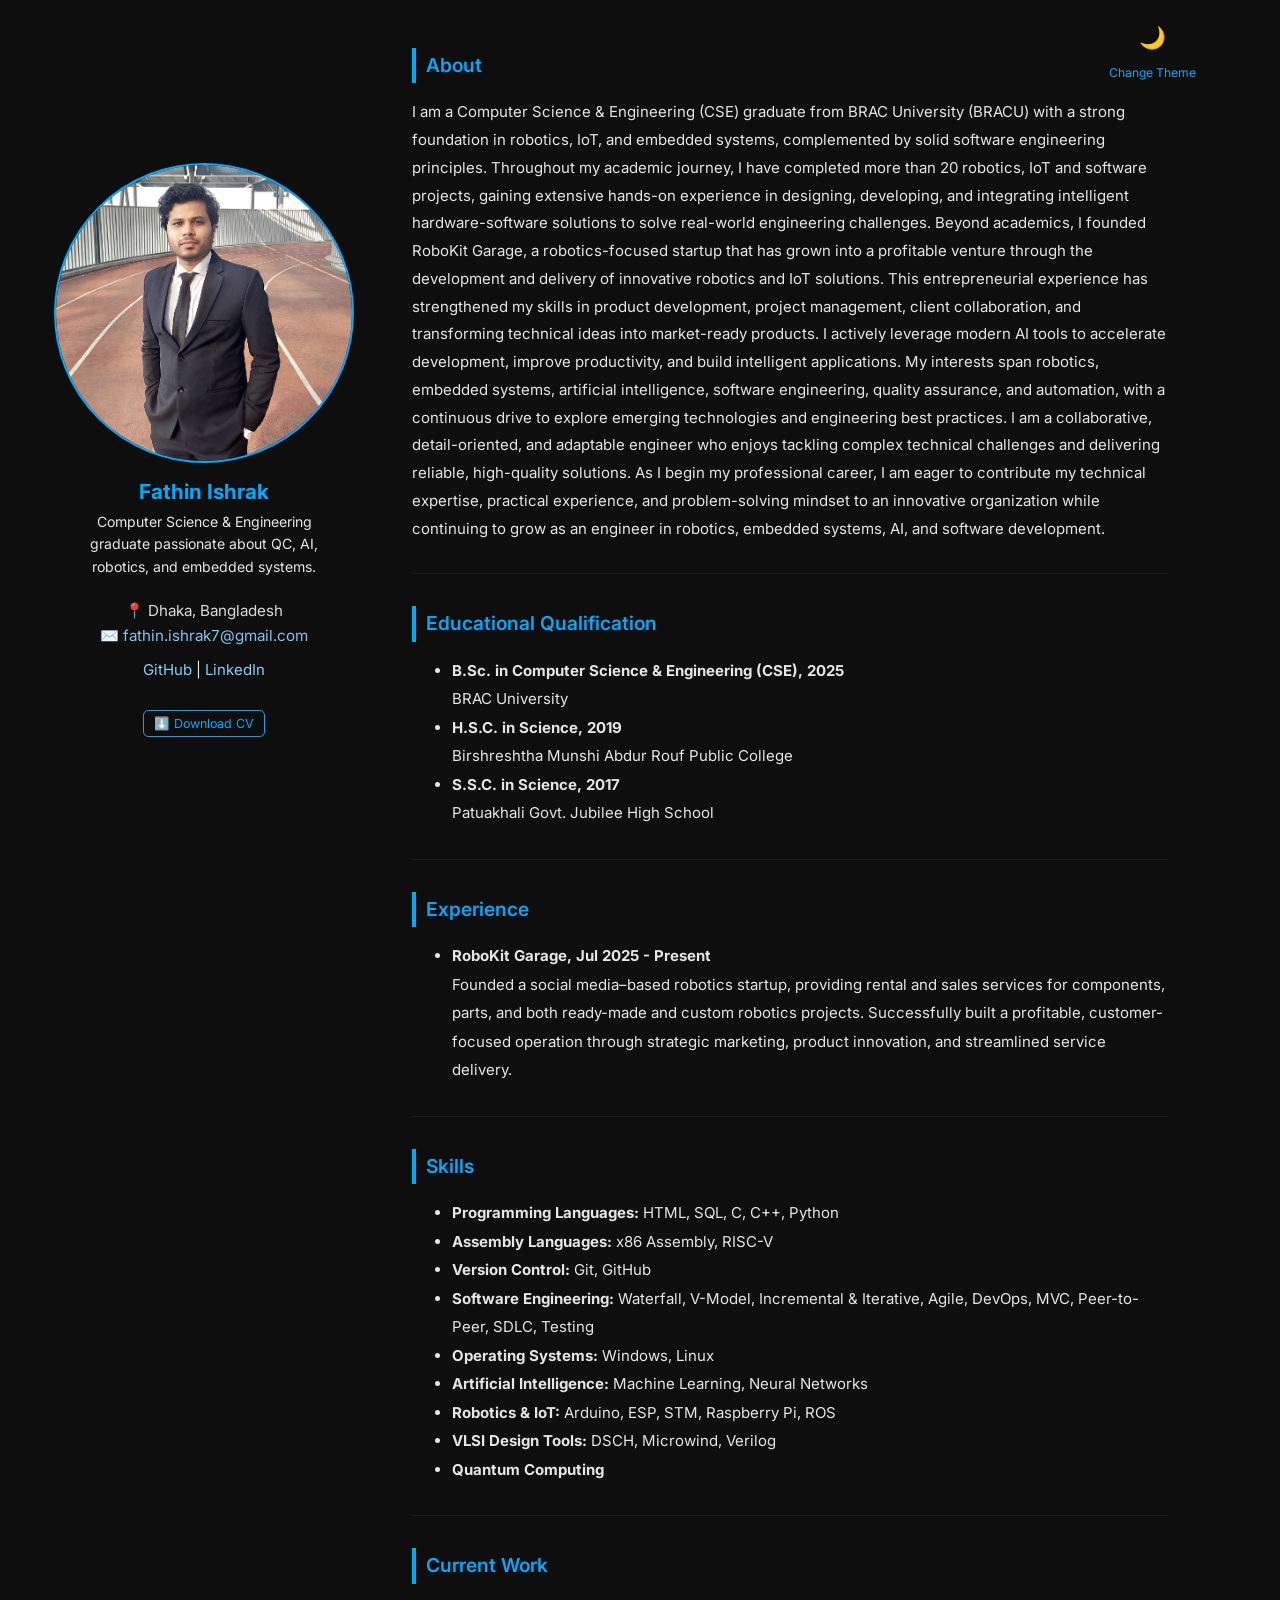
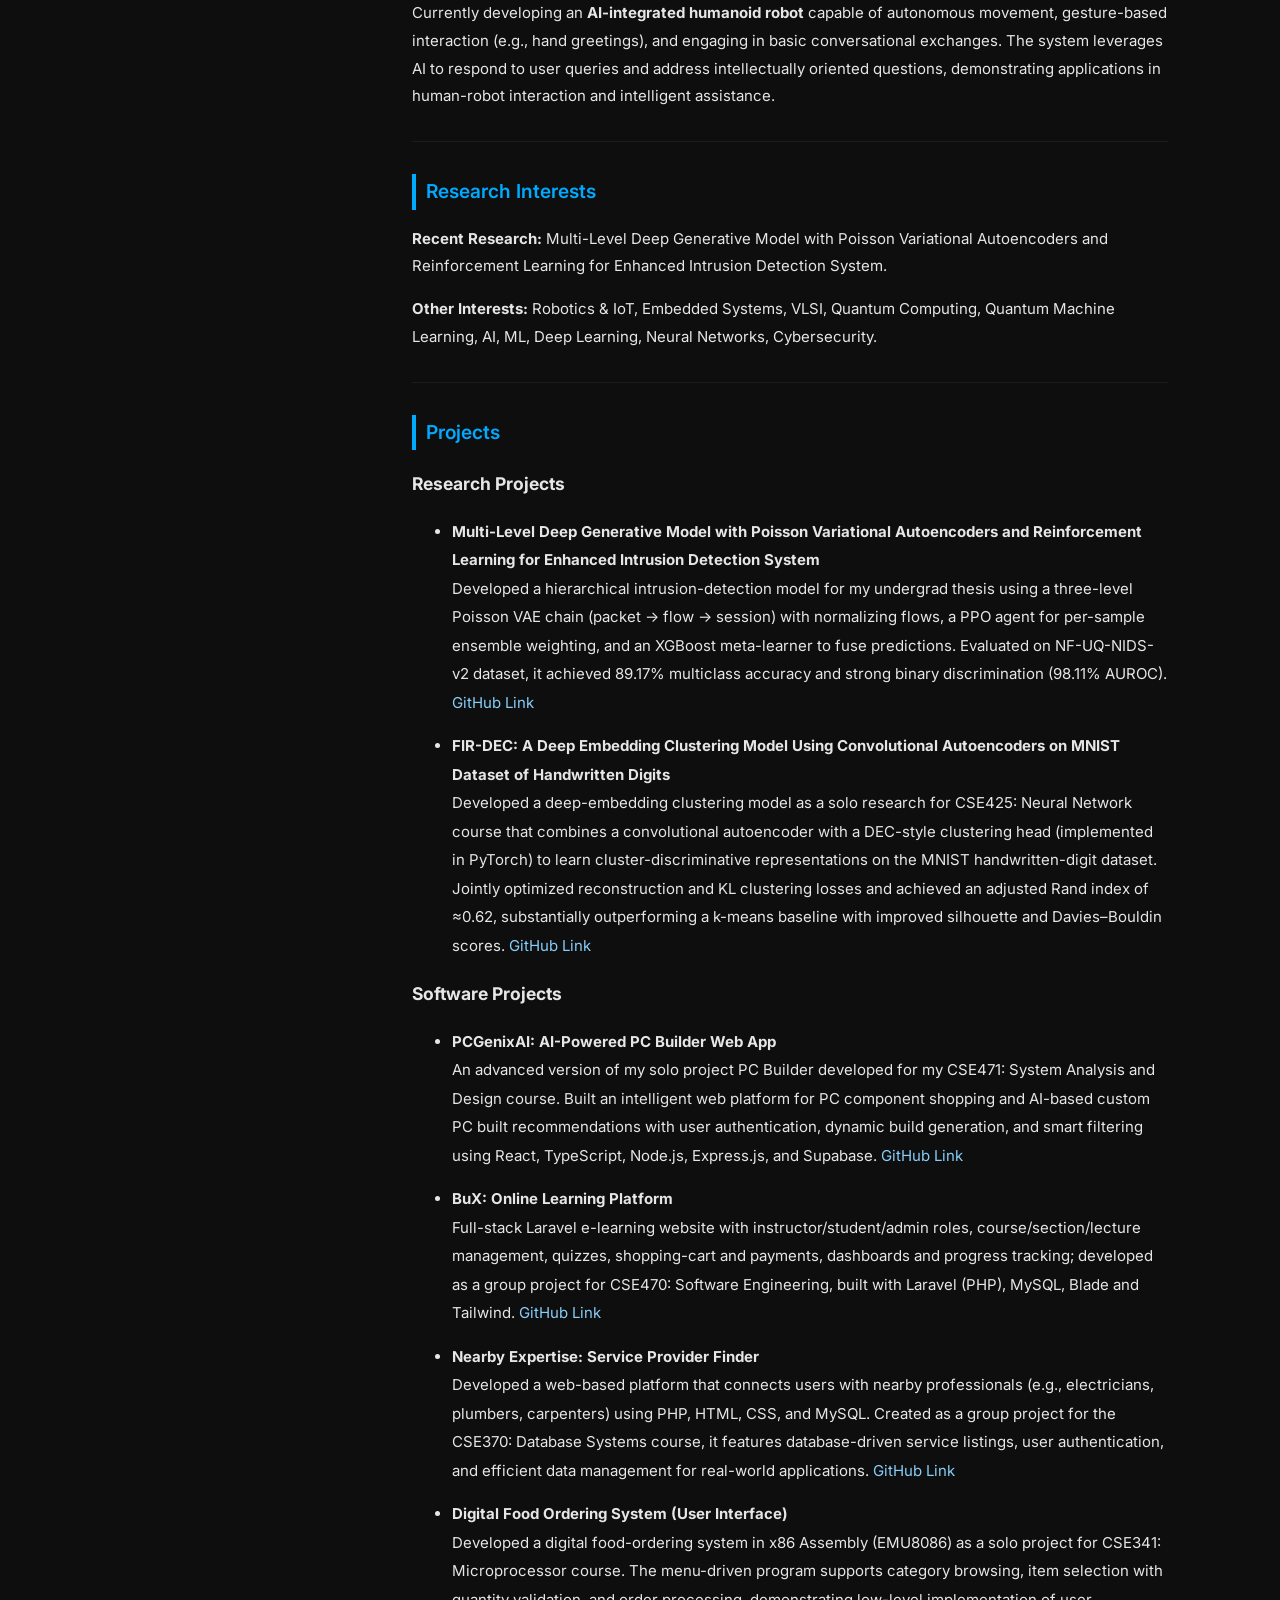
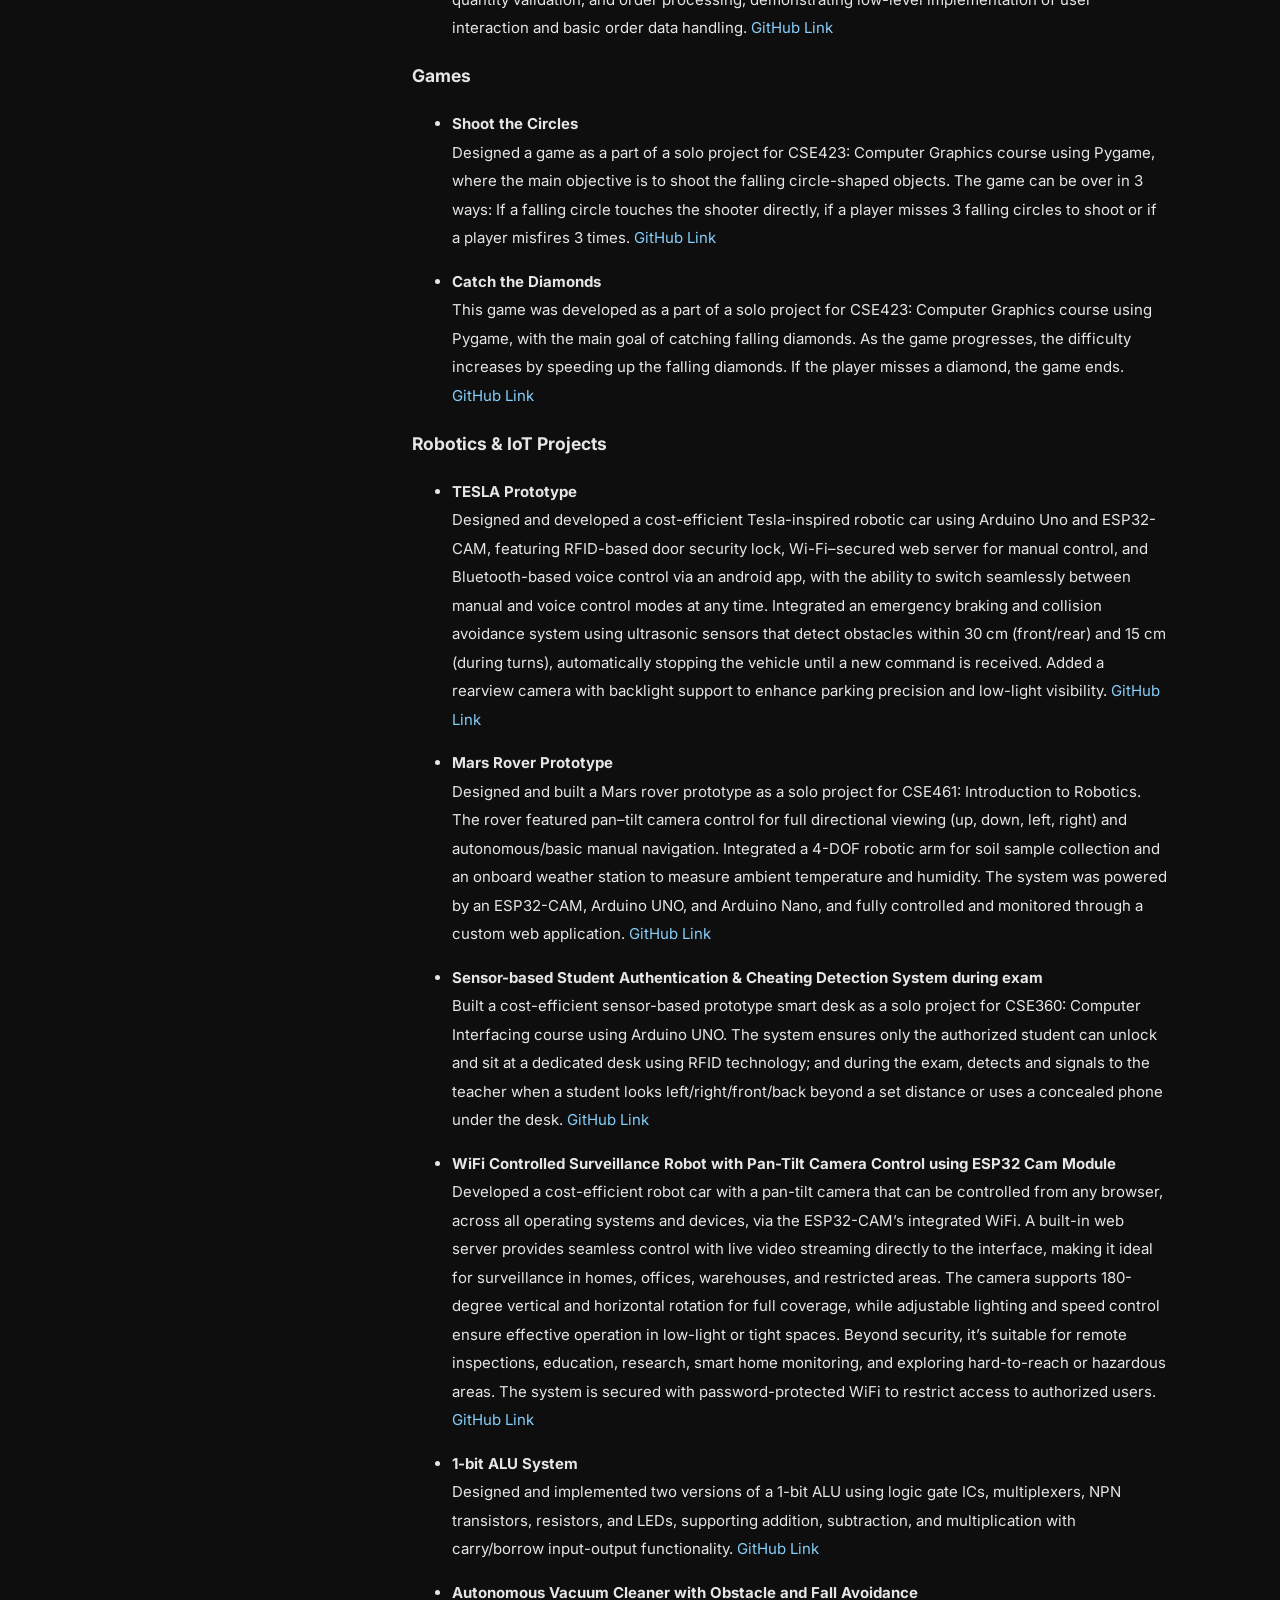
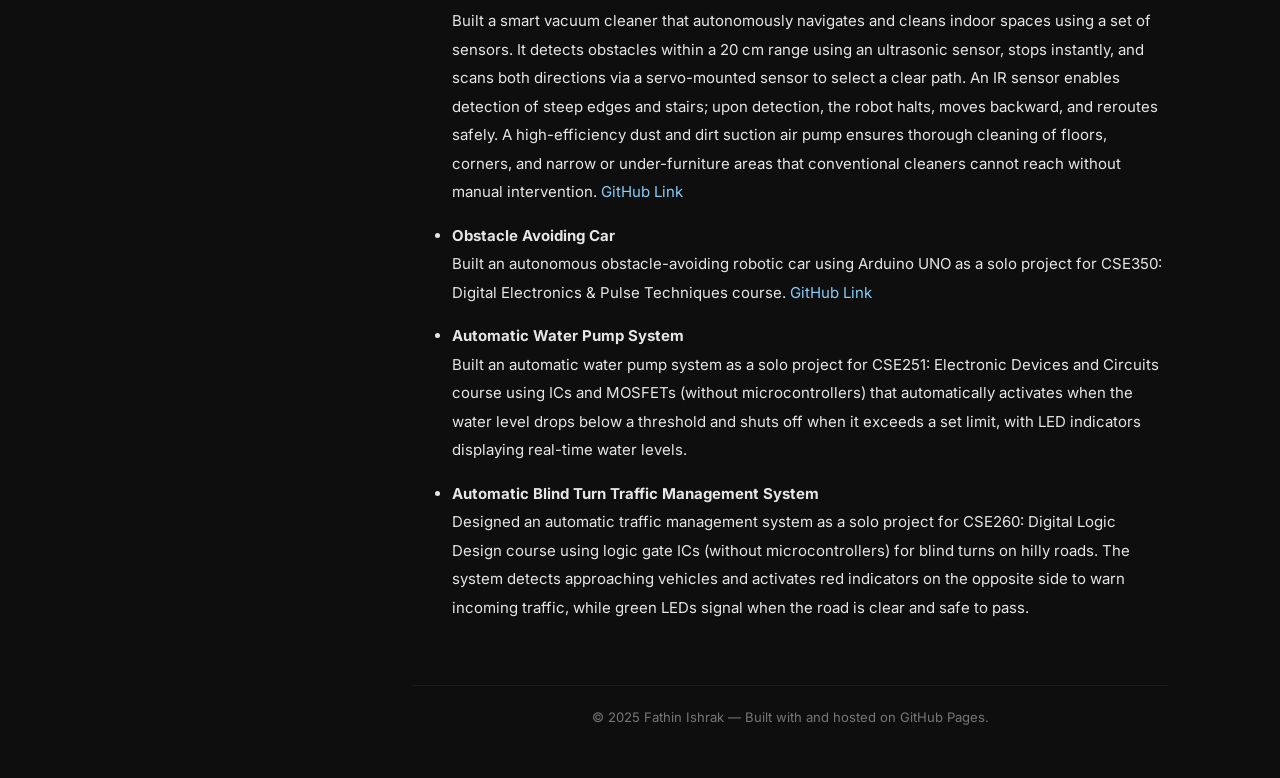
==== commit c229ae69: "Update index.html" ====
--- a/index.html
+++ b/index.html
@@ -134,8 +134,18 @@
     <main class="main">
       <div class="theme-switch-container" id="theme-toggle">🌙<span>Change Theme</span></div>
       <section>
-        <h2>Career Objective</h2>
-        <p>Motivated and enthusiastic Computer Science and Engineering graduate with a solid foundation in problem-solving, seeking a challenging position to leverage and further develop technical skills. Committed to delivering effective solutions and contributing to organizational growth while advancing my professional career.</p>
+        <h2>About</h2>
+        <p>I am a Computer Science & Engineering (CSE) graduate from BRAC University (BRACU) with a strong foundation in robotics, IoT, and embedded systems, complemented by solid software engineering principles. Throughout my academic journey, I have completed more than 20 robotics, IoT and software projects, gaining extensive hands-on experience in designing, developing, and integrating intelligent hardware-software solutions to solve real-world engineering challenges.
+
+
+
+Beyond academics, I founded RoboKit Garage, a robotics-focused startup that has grown into a profitable venture through the development and delivery of innovative robotics and IoT solutions. This entrepreneurial experience has strengthened my skills in product development, project management, client collaboration, and transforming technical ideas into market-ready products.
+
+I actively leverage modern AI tools to accelerate development, improve productivity, and build intelligent applications. My interests span robotics, embedded systems, artificial intelligence, software engineering, quality assurance, and automation, with a continuous drive to explore emerging technologies and engineering best practices.
+
+
+
+I am a collaborative, detail-oriented, and adaptable engineer who enjoys tackling complex technical challenges and delivering reliable, high-quality solutions. As I begin my professional career, I am eager to contribute my technical expertise, practical experience, and problem-solving mindset to an innovative organization while continuing to grow as an engineer in robotics, embedded systems, AI, and software development.</p>
       </section>
 
       <section>
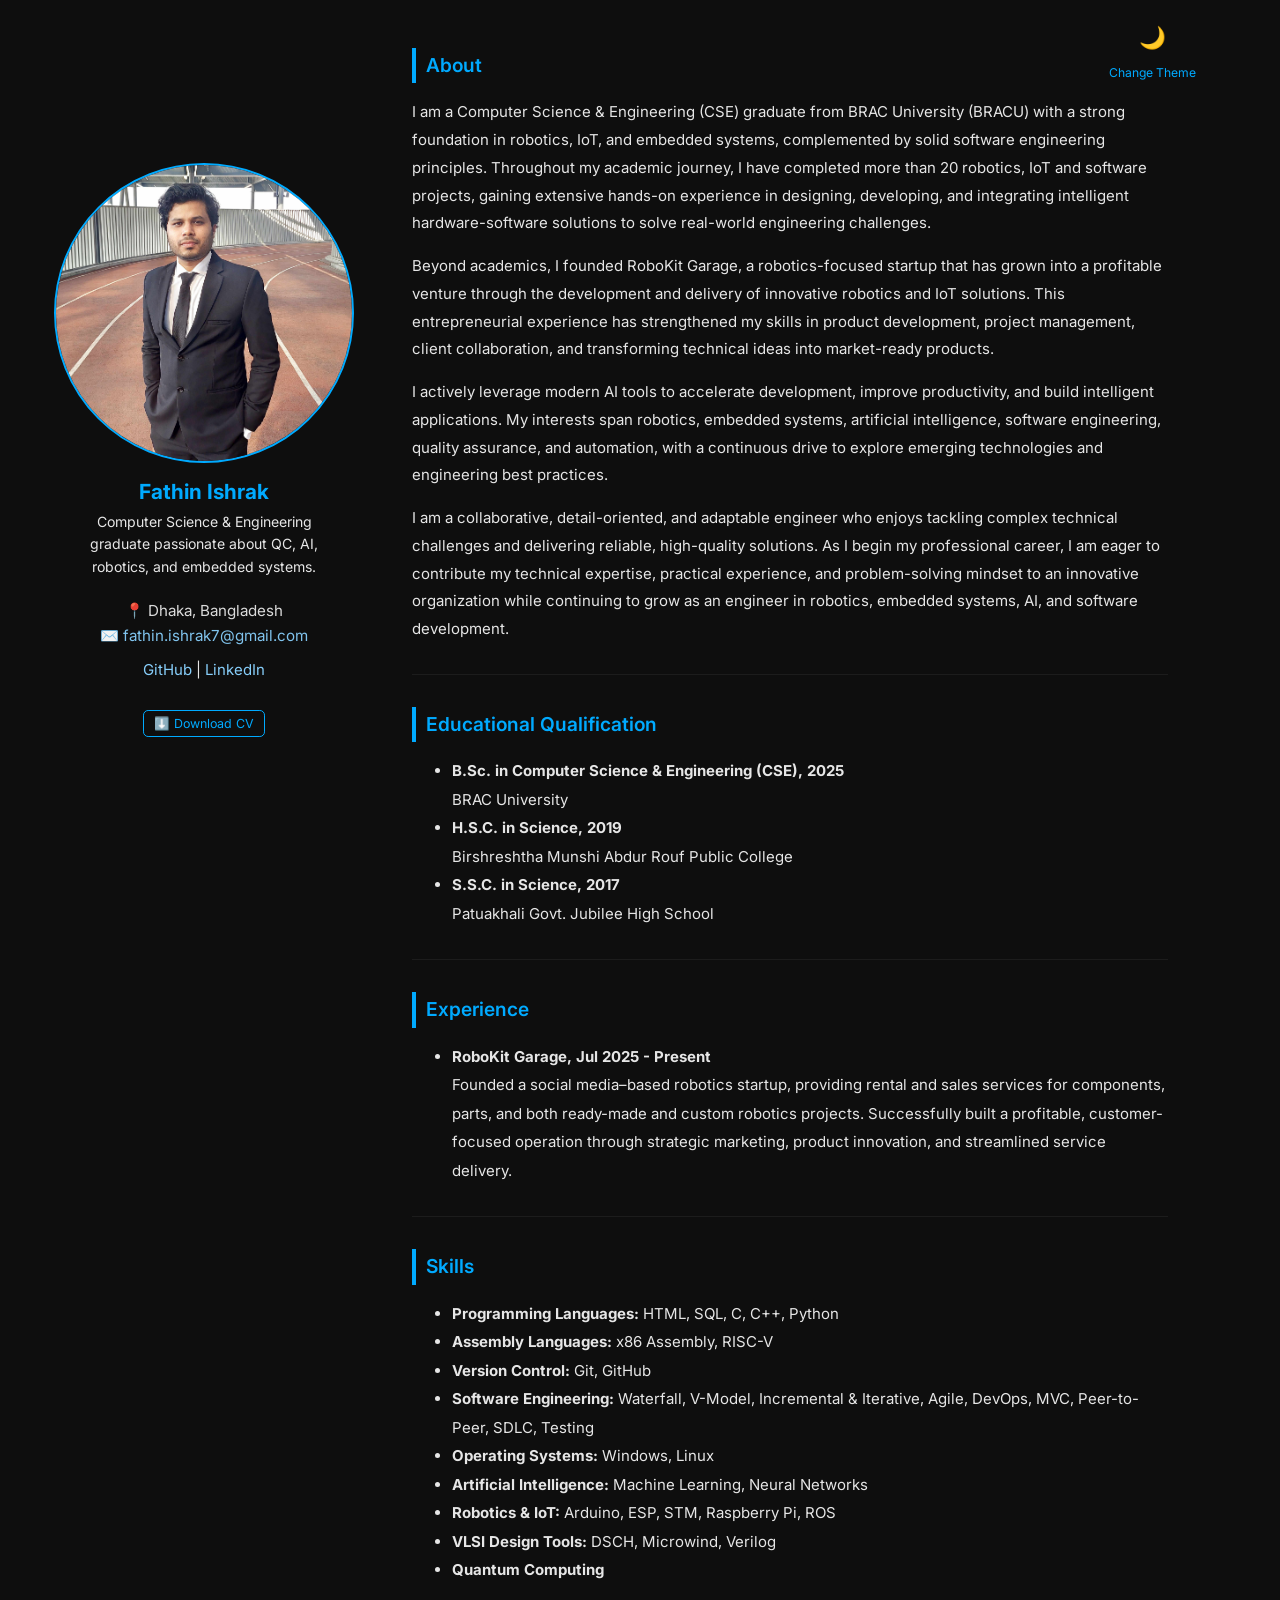
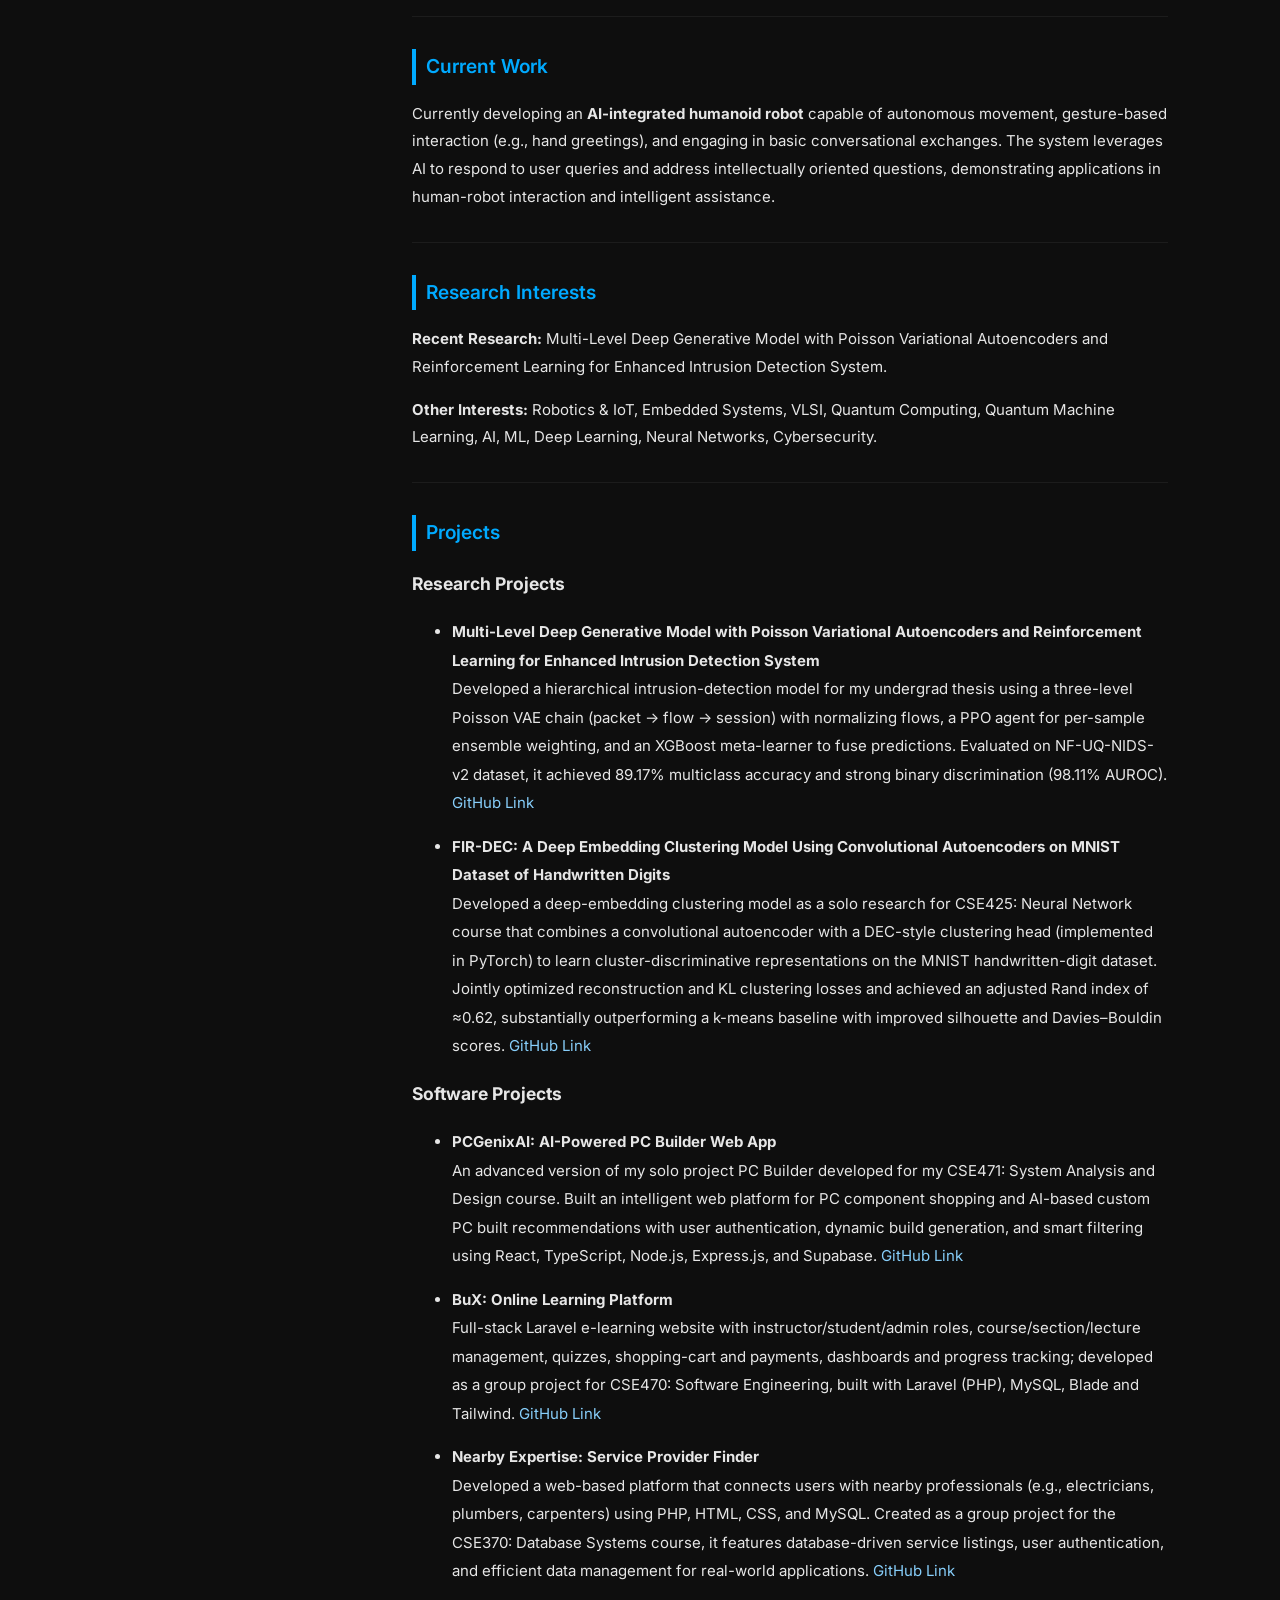
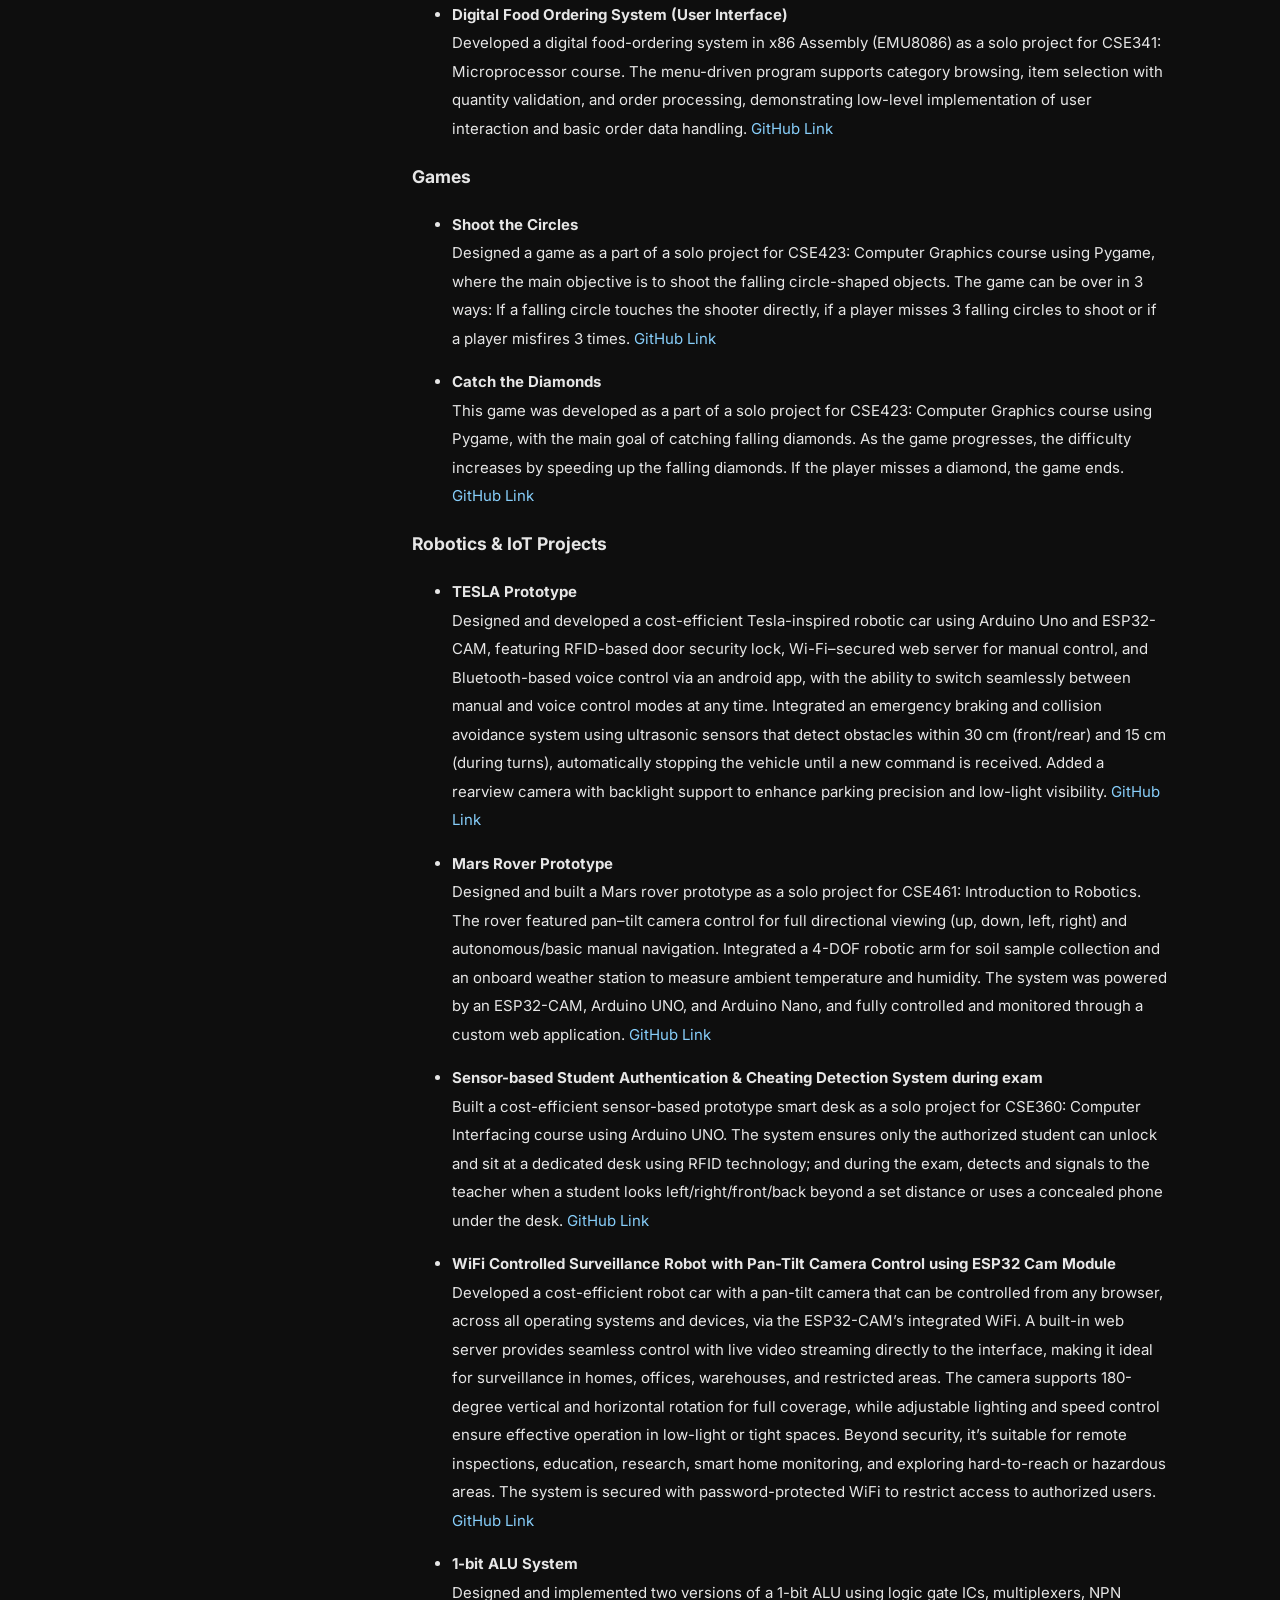
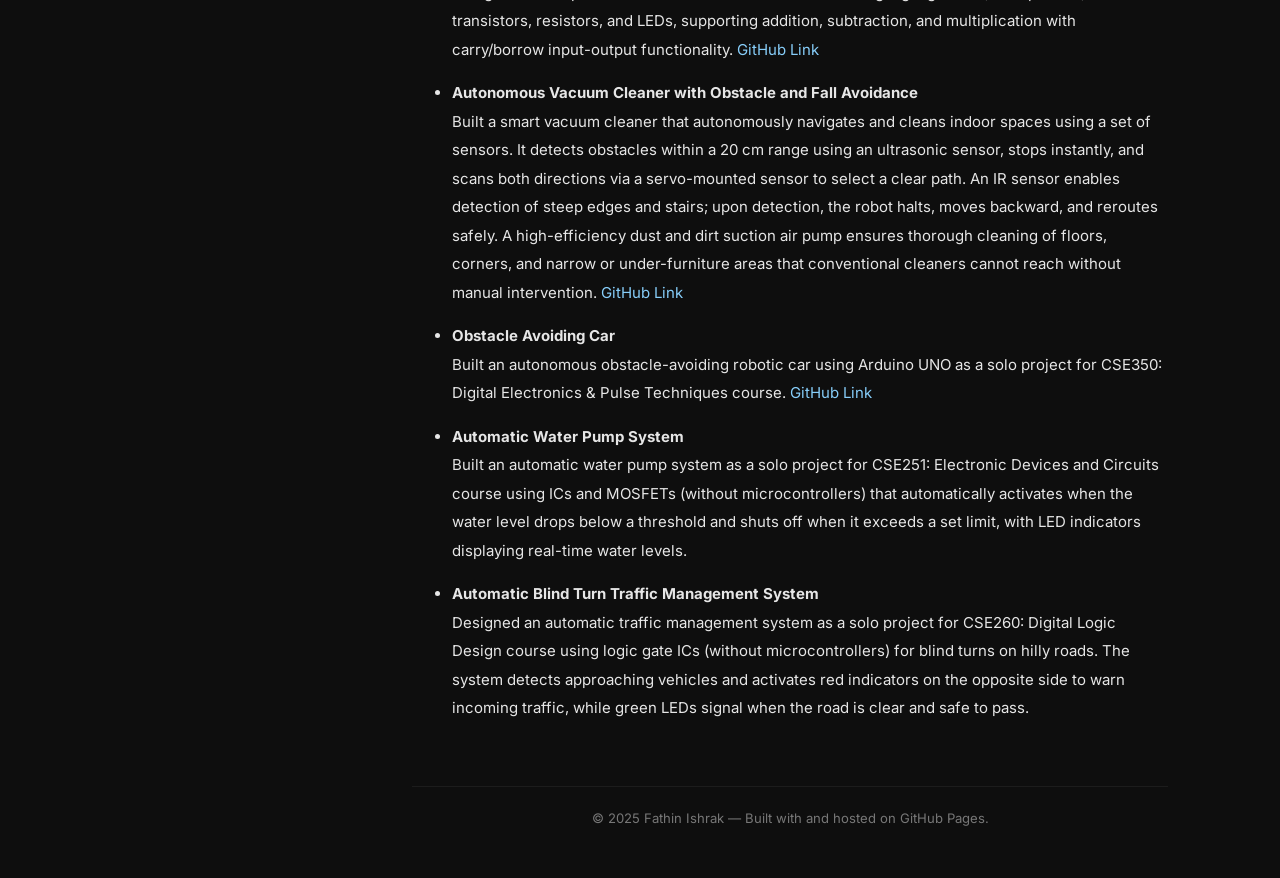
==== commit f65e2e48: "Update index.html" ====
--- a/index.html
+++ b/index.html
@@ -135,17 +135,18 @@
       <div class="theme-switch-container" id="theme-toggle">🌙<span>Change Theme</span></div>
       <section>
         <h2>About</h2>
-        <p>I am a Computer Science & Engineering (CSE) graduate from BRAC University (BRACU) with a strong foundation in robotics, IoT, and embedded systems, complemented by solid software engineering principles. Throughout my academic journey, I have completed more than 20 robotics, IoT and software projects, gaining extensive hands-on experience in designing, developing, and integrating intelligent hardware-software solutions to solve real-world engineering challenges.
-
-
-
-Beyond academics, I founded RoboKit Garage, a robotics-focused startup that has grown into a profitable venture through the development and delivery of innovative robotics and IoT solutions. This entrepreneurial experience has strengthened my skills in product development, project management, client collaboration, and transforming technical ideas into market-ready products.
-
-I actively leverage modern AI tools to accelerate development, improve productivity, and build intelligent applications. My interests span robotics, embedded systems, artificial intelligence, software engineering, quality assurance, and automation, with a continuous drive to explore emerging technologies and engineering best practices.
-
-
-
-I am a collaborative, detail-oriented, and adaptable engineer who enjoys tackling complex technical challenges and delivering reliable, high-quality solutions. As I begin my professional career, I am eager to contribute my technical expertise, practical experience, and problem-solving mindset to an innovative organization while continuing to grow as an engineer in robotics, embedded systems, AI, and software development.</p>
+        <p>
+        I am a Computer Science & Engineering (CSE) graduate from BRAC University (BRACU) with a strong foundation in robotics, IoT, and embedded systems, complemented by solid software engineering principles. Throughout my academic journey, I have completed more than 20 robotics, IoT and software projects, gaining extensive hands-on experience in designing, developing, and integrating intelligent hardware-software solutions to solve real-world engineering challenges.
+        </p>
+        <p>
+        Beyond academics, I founded RoboKit Garage, a robotics-focused startup that has grown into a profitable venture through the development and delivery of innovative robotics and IoT solutions. This entrepreneurial experience has strengthened my skills in product development, project management, client collaboration, and transforming technical ideas into market-ready products.
+        </p>
+        I actively leverage modern AI tools to accelerate development, improve productivity, and build intelligent applications. My interests span robotics, embedded systems, artificial intelligence, software engineering, quality assurance, and automation, with a continuous drive to explore emerging technologies and engineering best practices.
+        <p>
+        <p>
+        I am a collaborative, detail-oriented, and adaptable engineer who enjoys tackling complex technical challenges and delivering reliable, high-quality solutions. As I begin my professional career, I am eager to contribute my technical expertise, practical experience, and problem-solving mindset to an innovative organization while continuing to grow as an engineer in robotics, embedded systems, AI, and software development.
+        </p>
+        
       </section>
 
       <section>
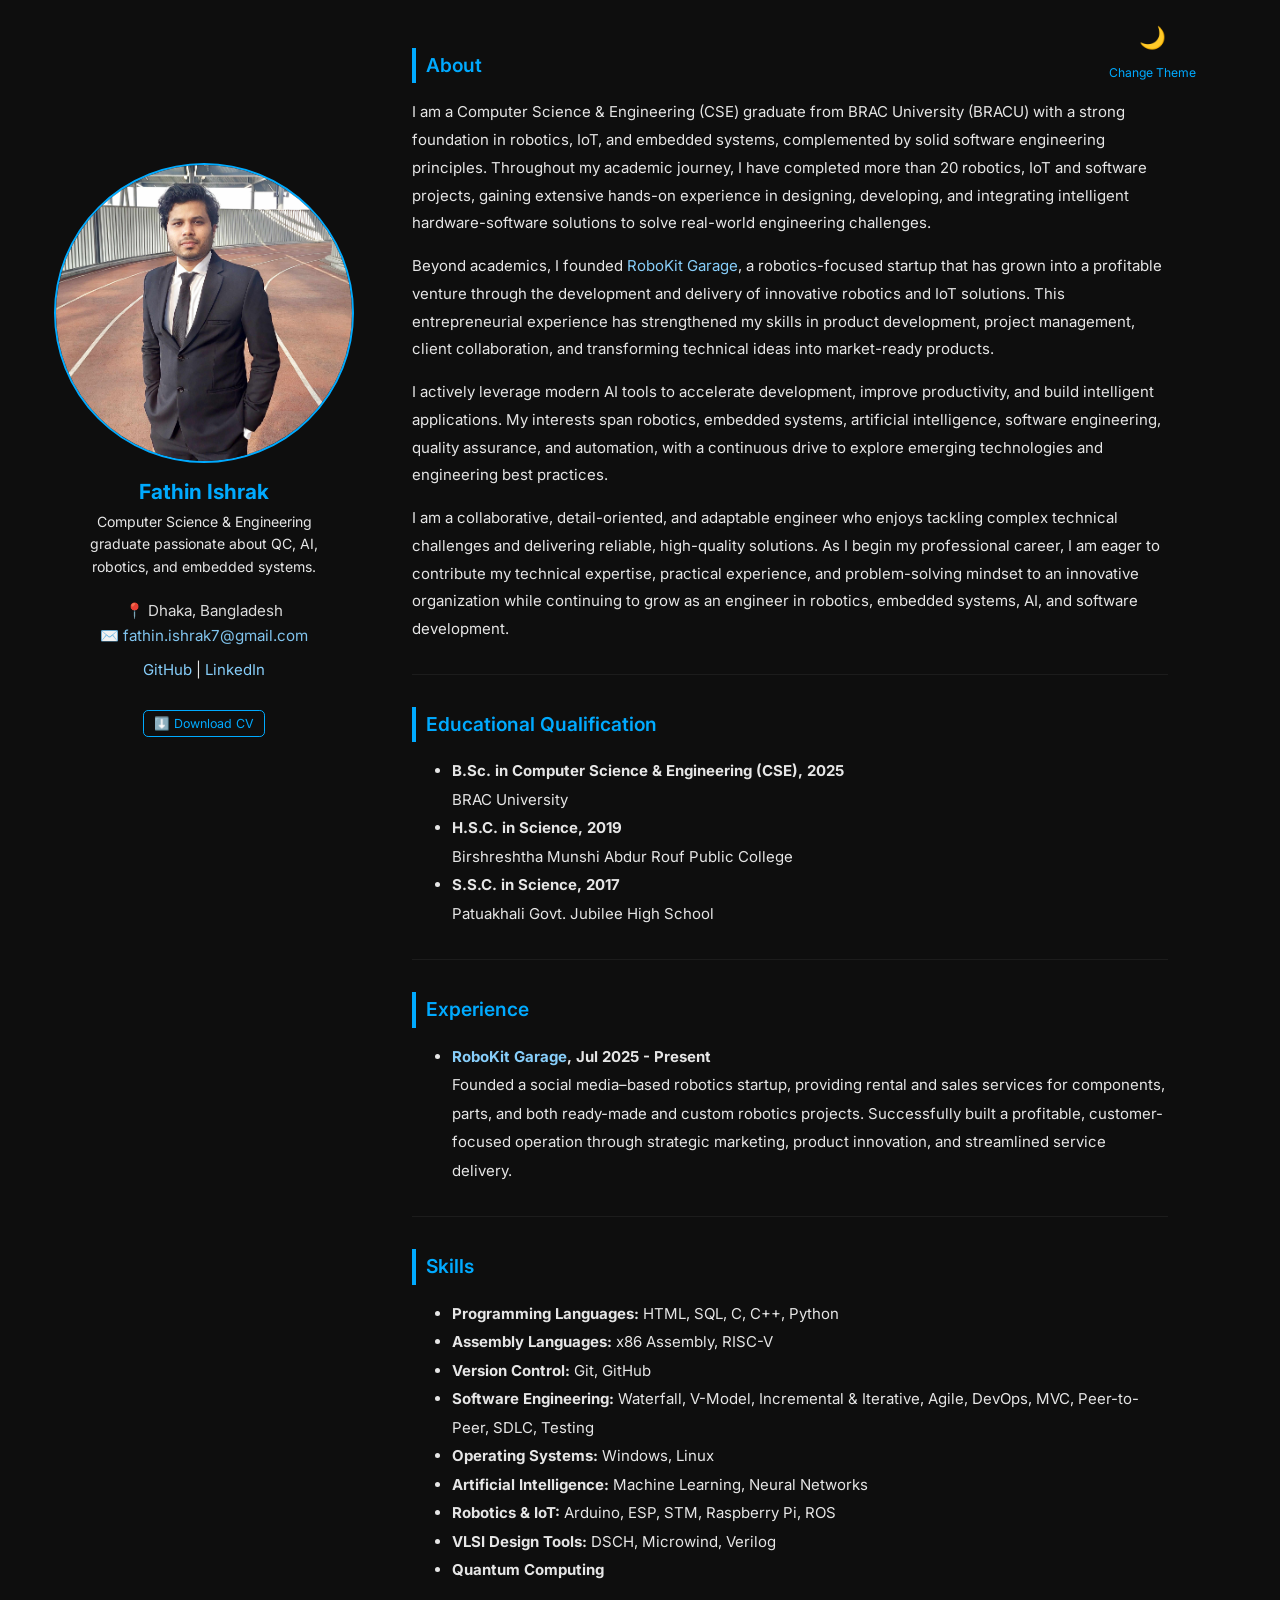
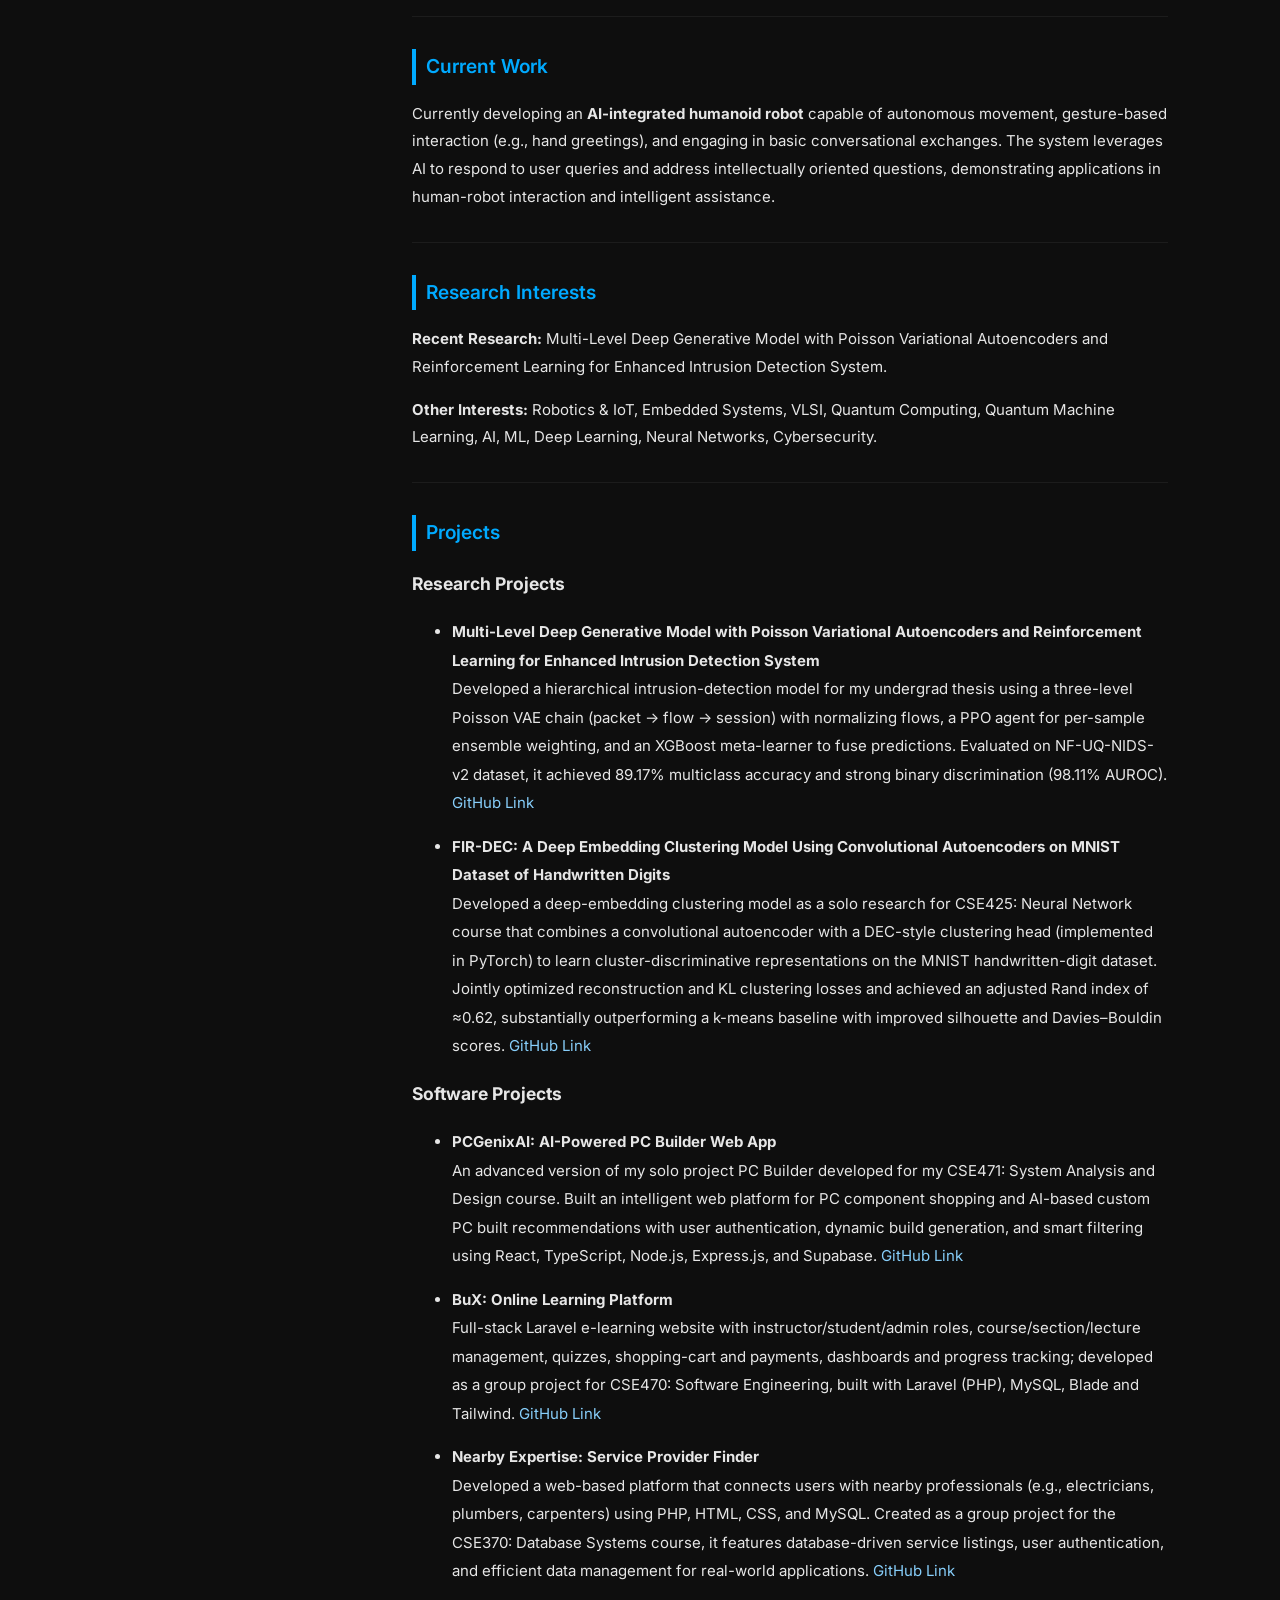
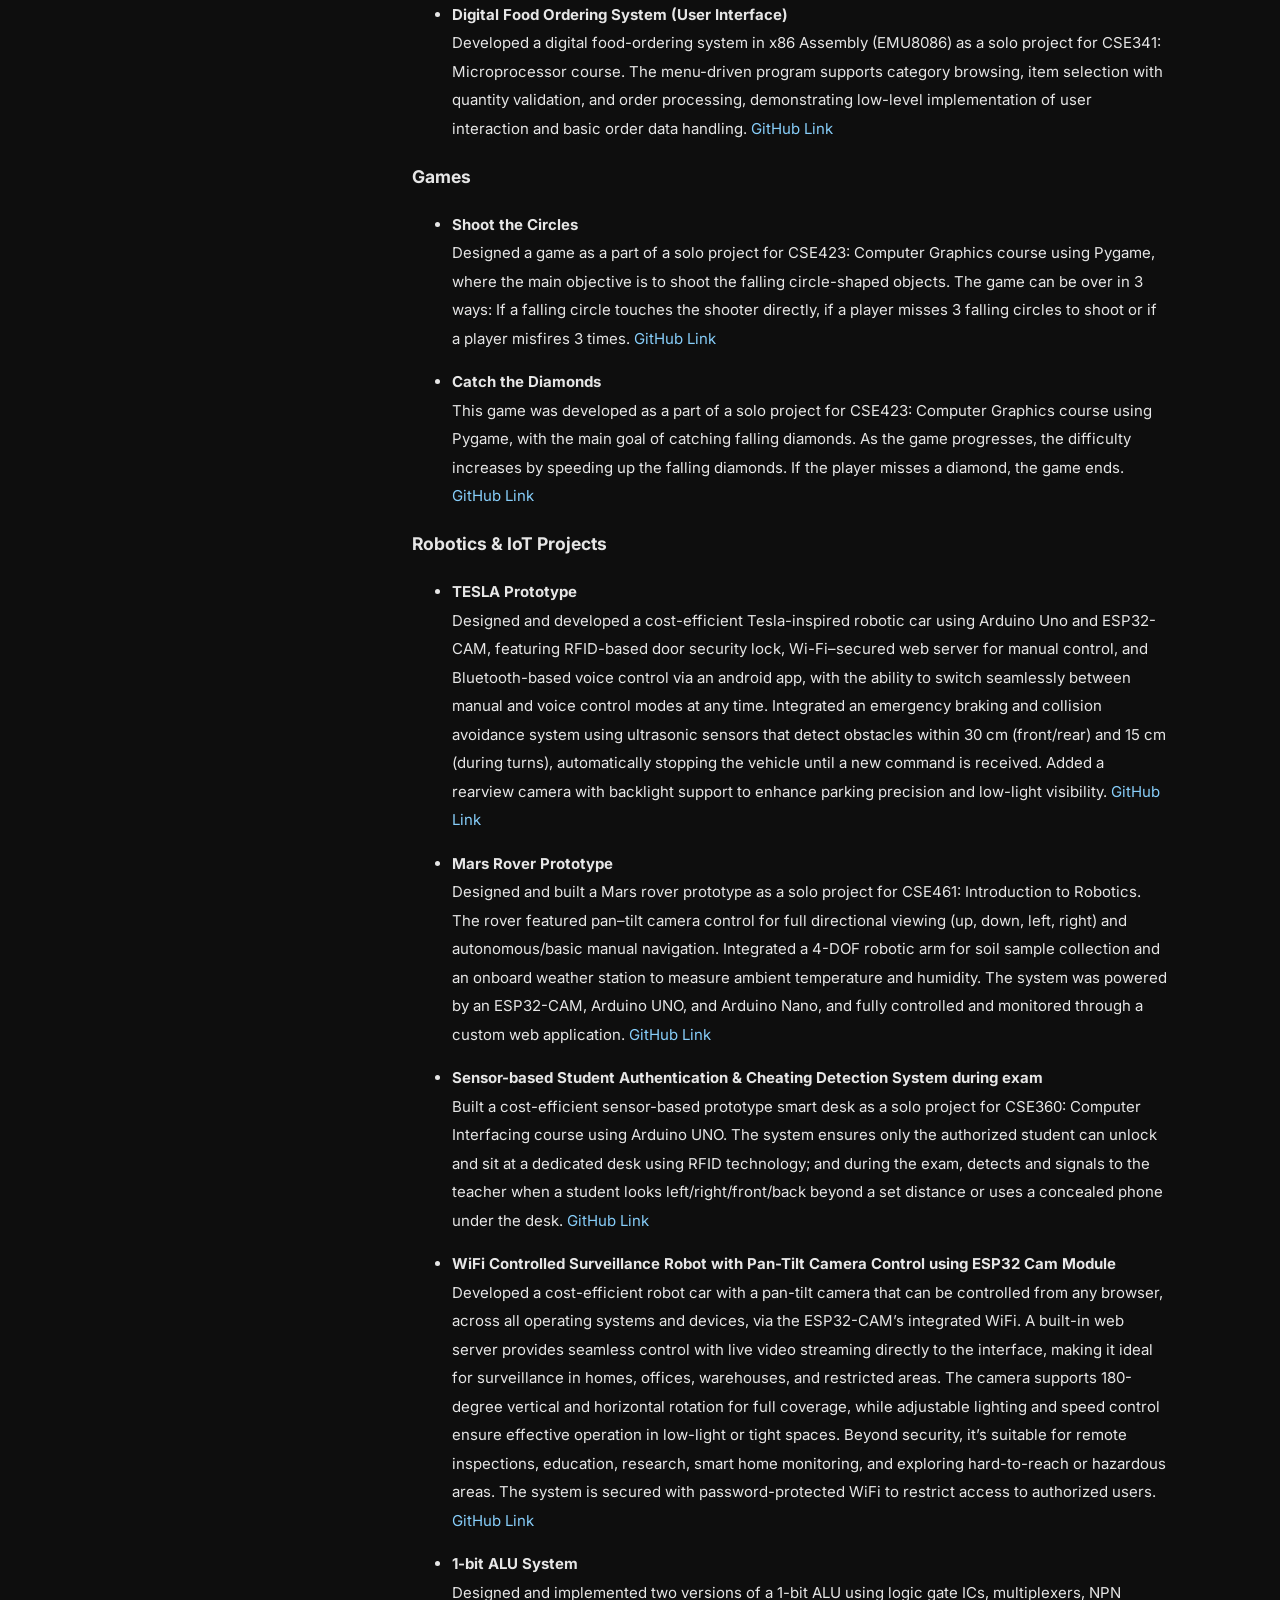
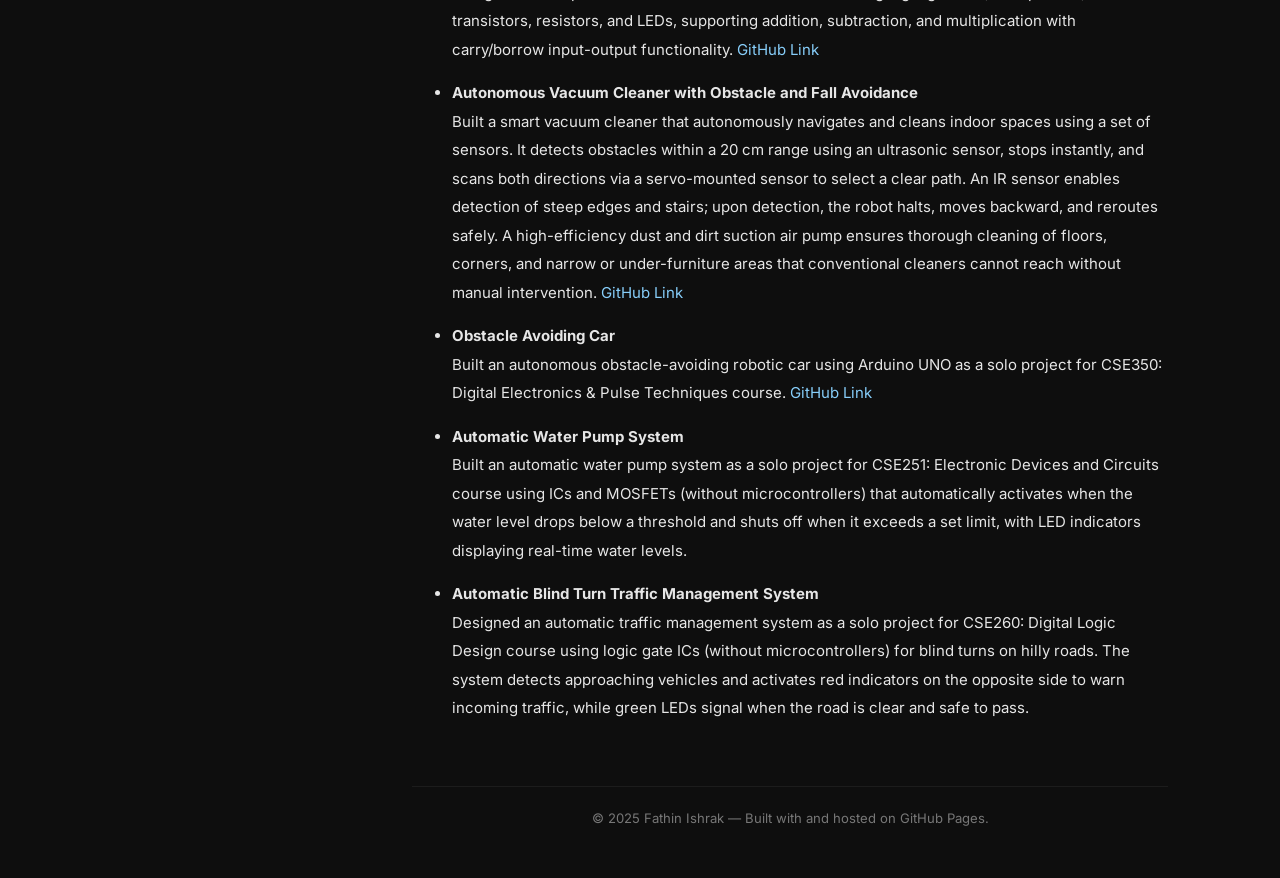
==== commit eec3841e: "Update index.html" ====
--- a/index.html
+++ b/index.html
@@ -139,7 +139,7 @@
         I am a Computer Science & Engineering (CSE) graduate from BRAC University (BRACU) with a strong foundation in robotics, IoT, and embedded systems, complemented by solid software engineering principles. Throughout my academic journey, I have completed more than 20 robotics, IoT and software projects, gaining extensive hands-on experience in designing, developing, and integrating intelligent hardware-software solutions to solve real-world engineering challenges.
         </p>
         <p>
-        Beyond academics, I founded RoboKit Garage, a robotics-focused startup that has grown into a profitable venture through the development and delivery of innovative robotics and IoT solutions. This entrepreneurial experience has strengthened my skills in product development, project management, client collaboration, and transforming technical ideas into market-ready products.
+        Beyond academics, I founded <a href="https://www.facebook.com/people/RoboKit-Garage/61577943424925/">RoboKit Garage</a>, a robotics-focused startup that has grown into a profitable venture through the development and delivery of innovative robotics and IoT solutions. This entrepreneurial experience has strengthened my skills in product development, project management, client collaboration, and transforming technical ideas into market-ready products.
         </p>
         I actively leverage modern AI tools to accelerate development, improve productivity, and build intelligent applications. My interests span robotics, embedded systems, artificial intelligence, software engineering, quality assurance, and automation, with a continuous drive to explore emerging technologies and engineering best practices.
         <p>
@@ -161,7 +161,7 @@
       <section>
         <h2>Experience</h2>
         <ul>
-          <li><b>RoboKit Garage, Jul 2025 - Present</b><br>Founded a social media–based robotics startup, providing rental and sales services for components, parts, and both ready-made and custom robotics projects. Successfully built a profitable,
+          <li><b><a href="https://www.facebook.com/people/RoboKit-Garage/61577943424925/">RoboKit Garage</a>, Jul 2025 - Present</b><br>Founded a social media–based robotics startup, providing rental and sales services for components, parts, and both ready-made and custom robotics projects. Successfully built a profitable,
 customer-focused operation through strategic marketing, product innovation, and streamlined
 service delivery.</li>
         </ul>
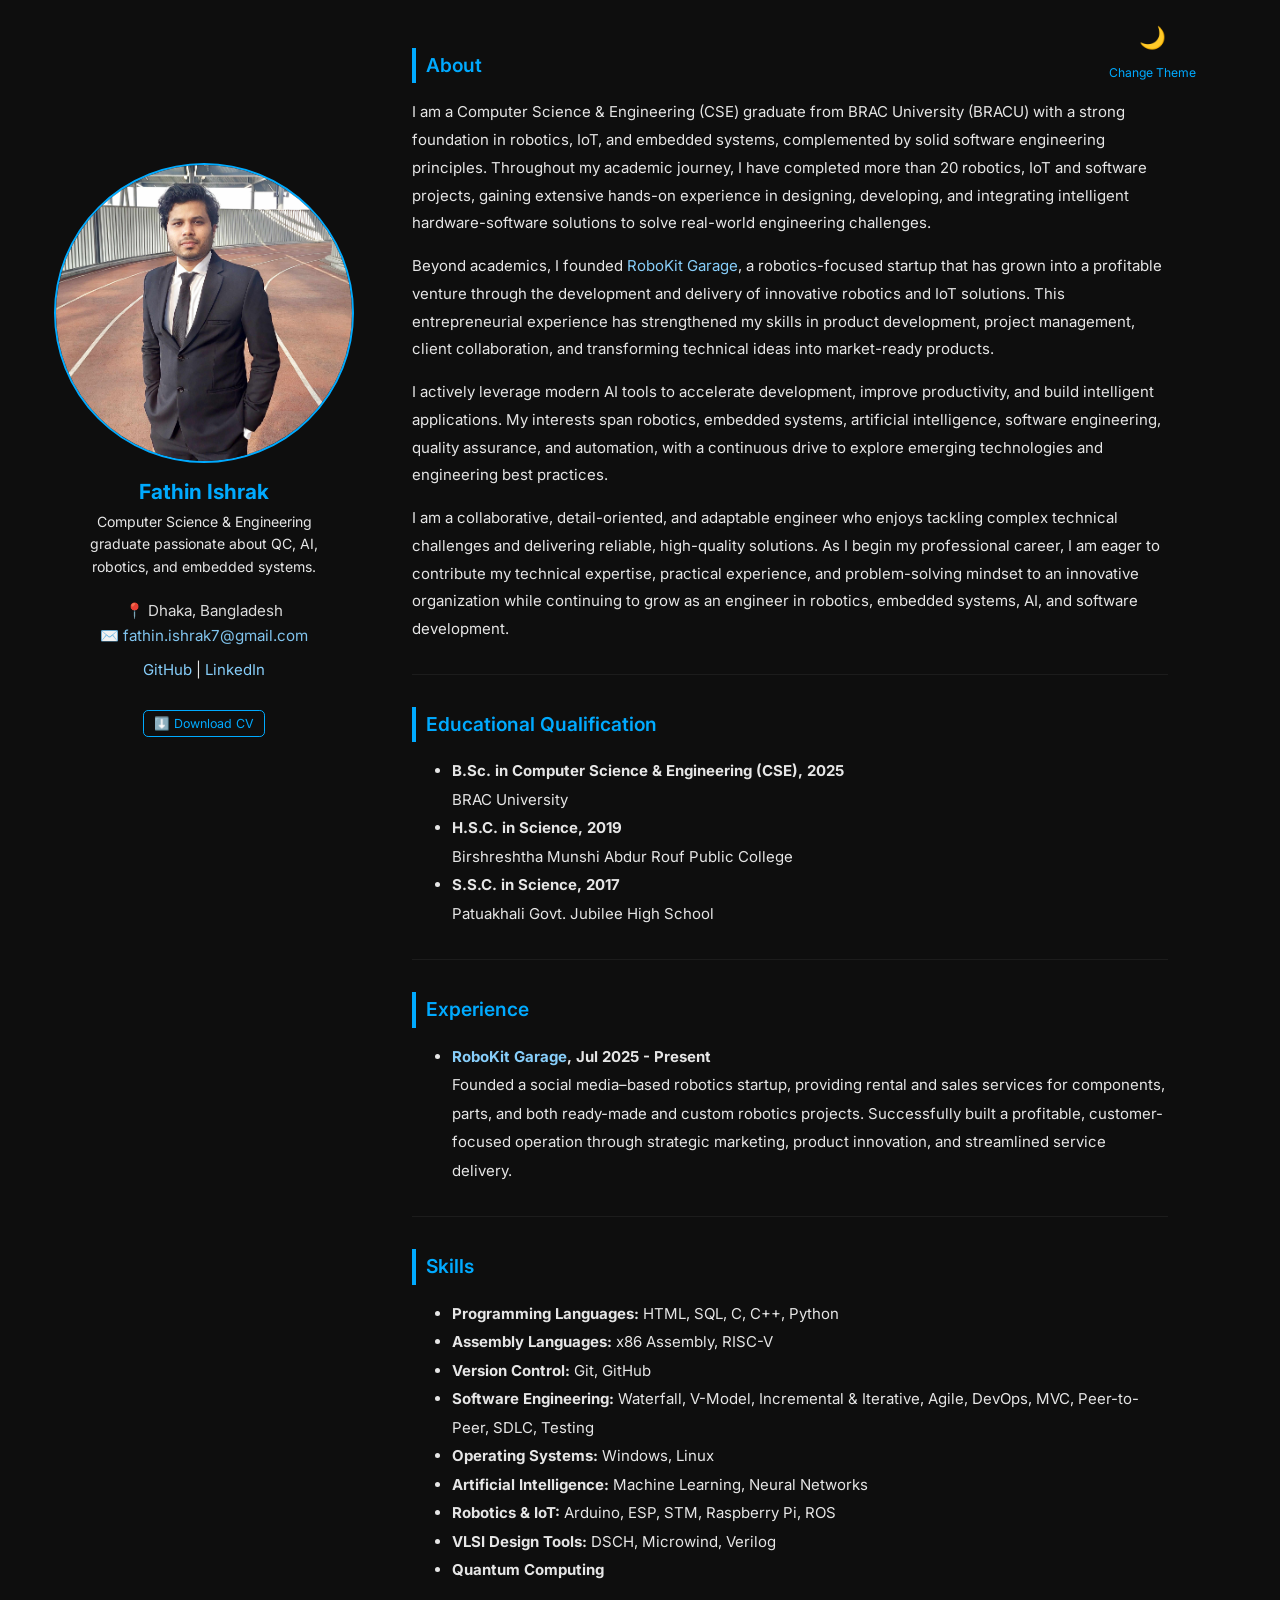
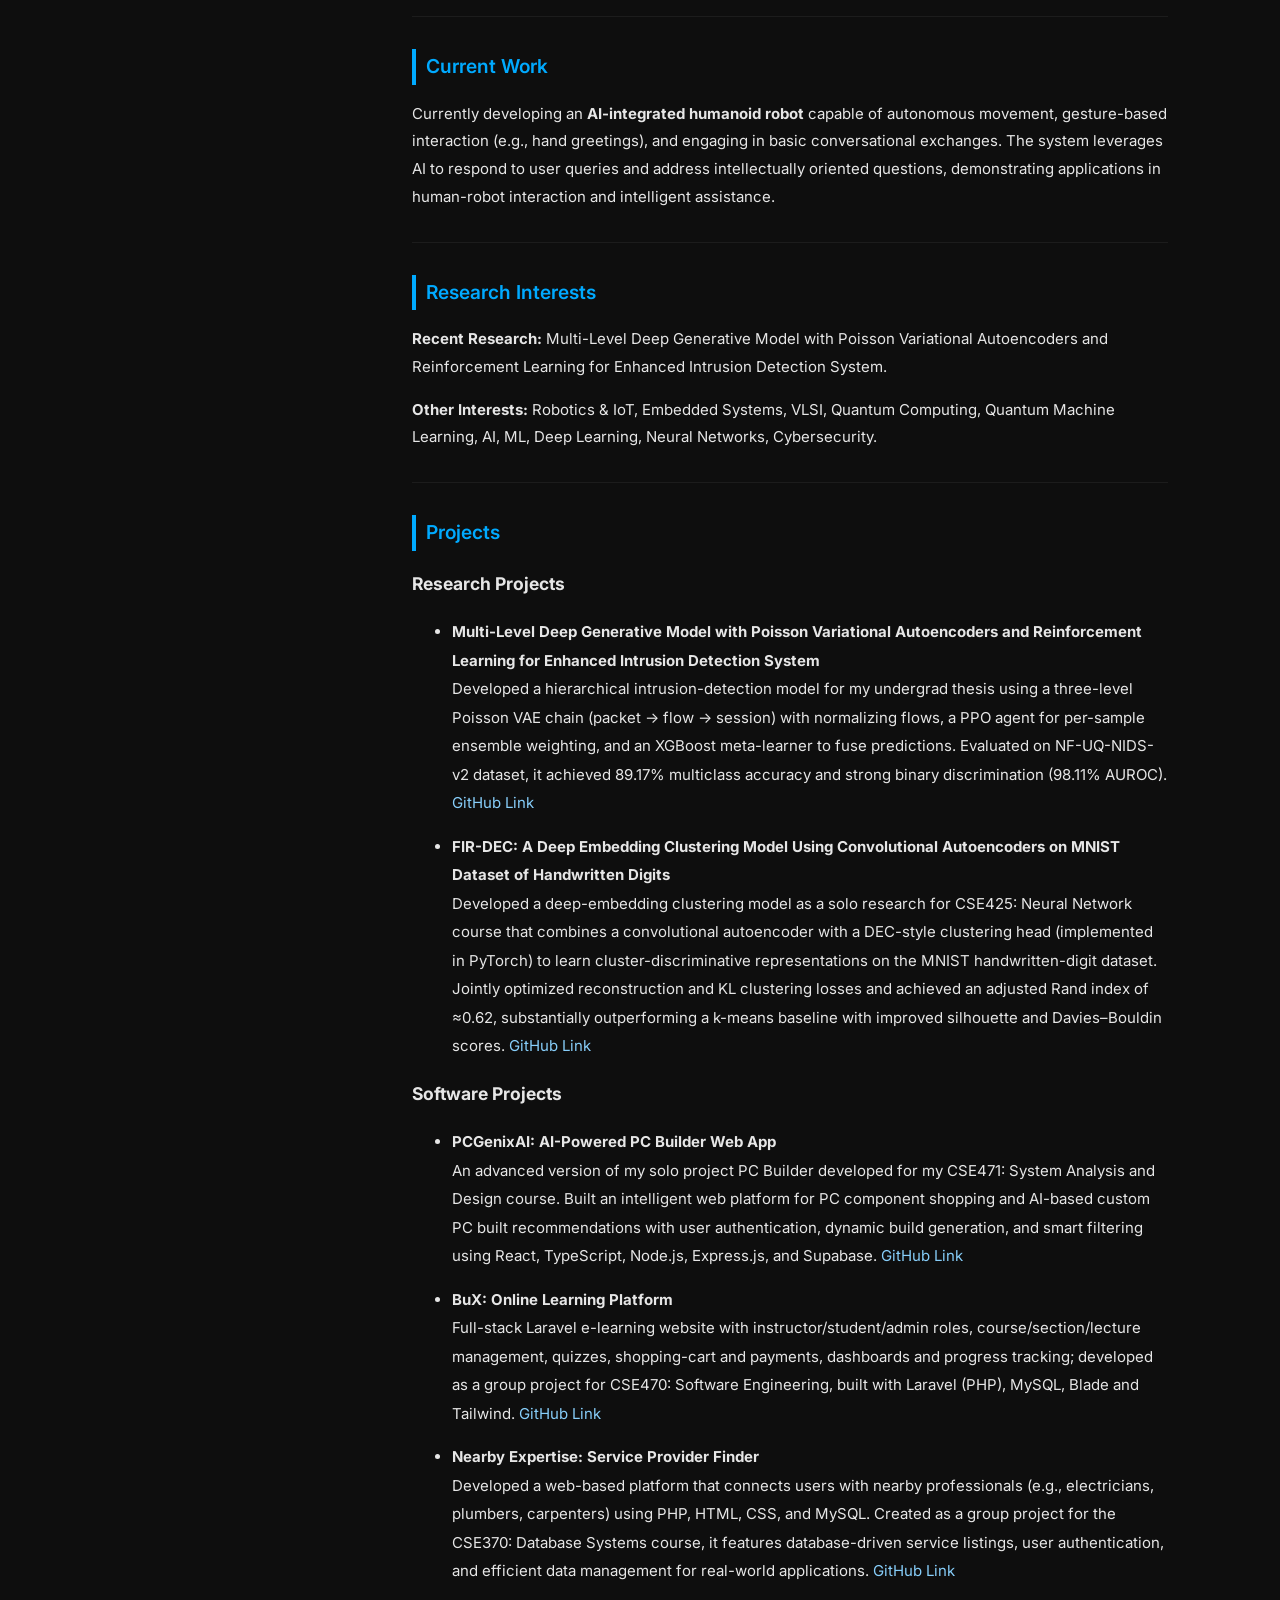
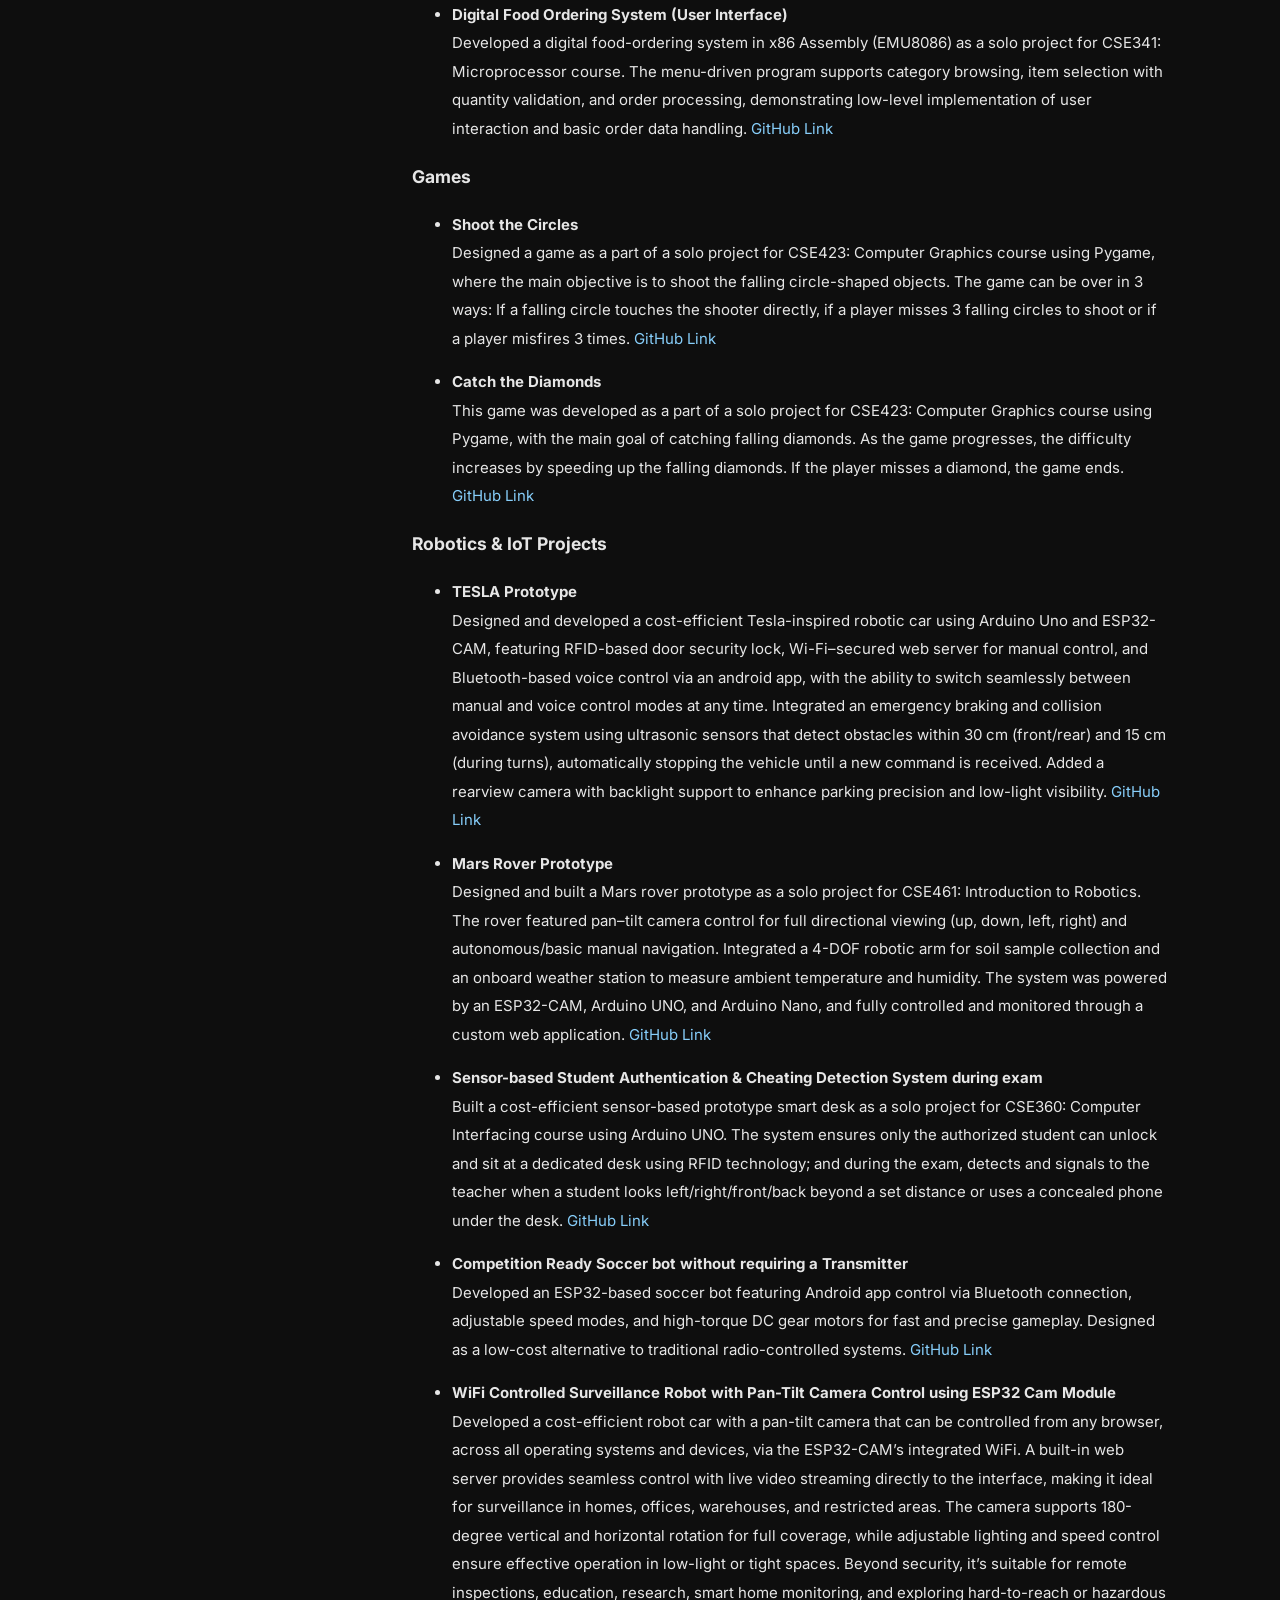
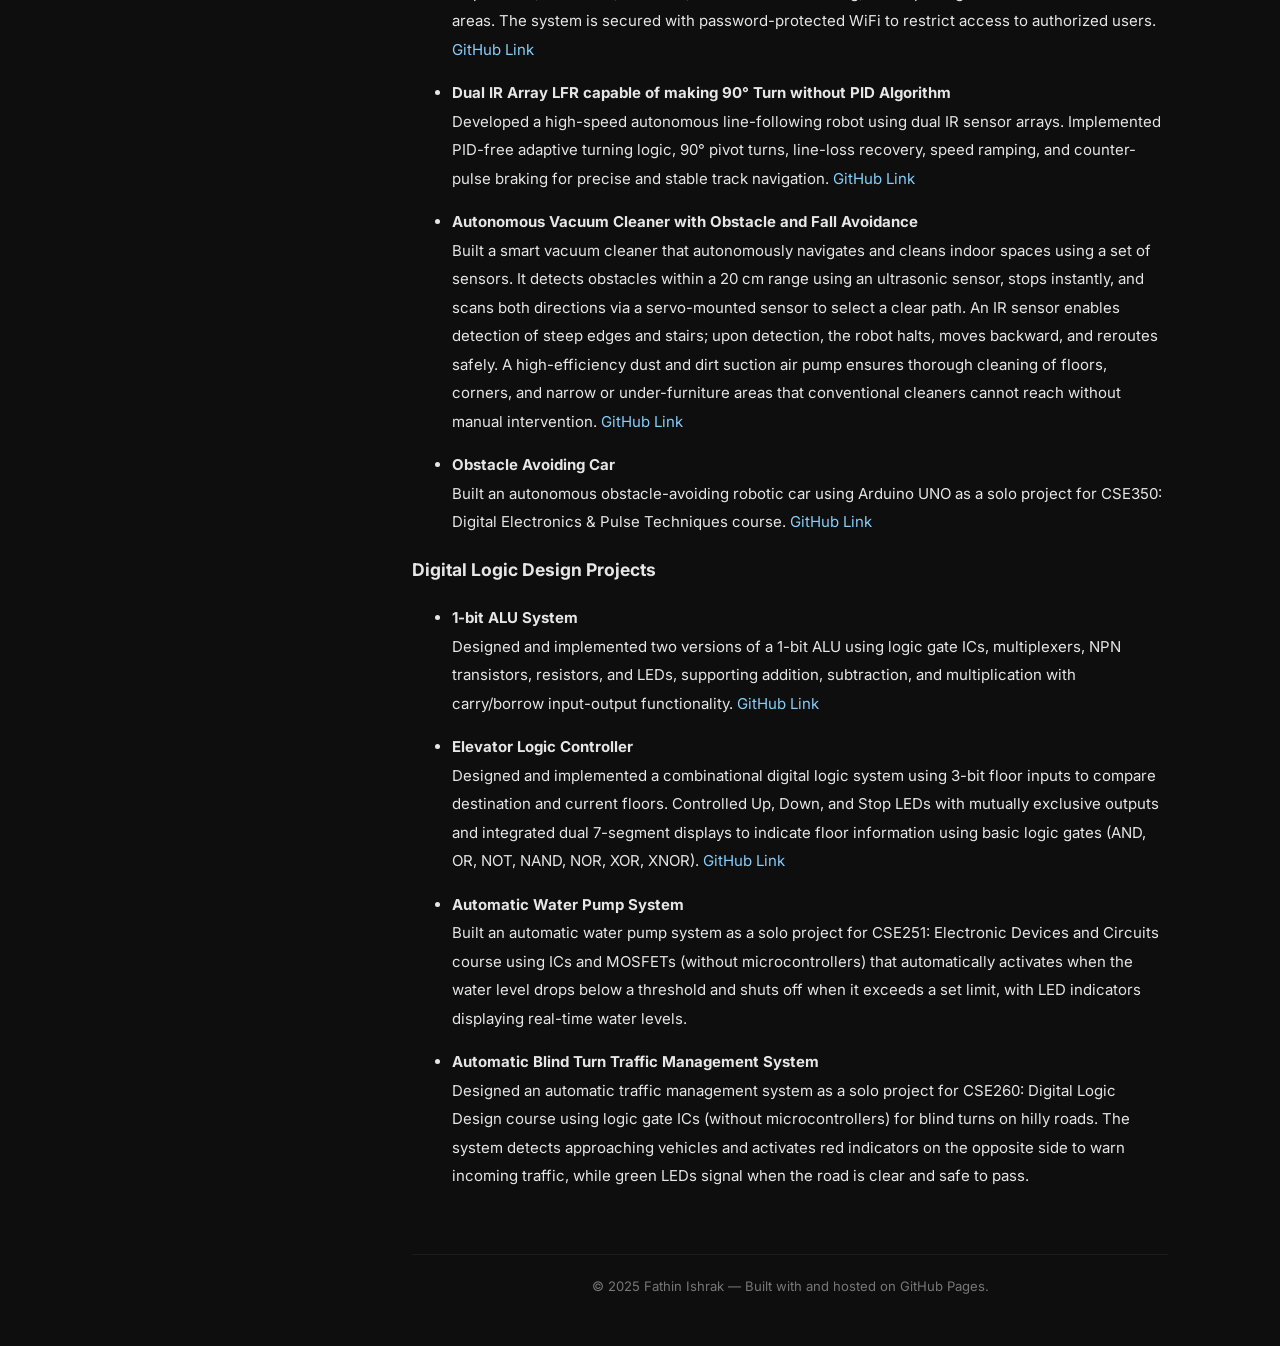
==== commit b9dee89e: "Update index.html" ====
--- a/index.html
+++ b/index.html
@@ -219,14 +219,21 @@
         <ul>
           <p><li><b>TESLA Prototype</b><br>Designed and developed a cost-efficient Tesla-inspired robotic car using Arduino Uno and ESP32-CAM, featuring RFID-based door security lock, Wi-Fi–secured web server for manual control, and Bluetooth-based voice control via an android app, with the ability to switch seamlessly between manual and voice control modes at any time. Integrated an emergency braking and collision avoidance system using ultrasonic sensors that detect obstacles within 30 cm (front/rear) and 15 cm (during turns), automatically stopping the vehicle until a new command is received. Added a rearview camera with backlight support to enhance parking precision and low-light visibility. <a href="https://github.com/Fathin-Ishrak-Romeo/TESLA-Prototype-Voice-control-with-emergency-braking-Manual-control-and-RFID-based-door-security-.git">GitHub Link</a></li></p>
           <p><li><b>Mars Rover Prototype</b><br>Designed and built a Mars rover prototype as a solo project for CSE461: Introduction to Robotics. The rover featured pan–tilt camera control for full directional viewing (up, down, left, right) and autonomous/basic manual navigation. Integrated a 4-DOF robotic arm for soil sample collection and an onboard weather station to measure ambient temperature and humidity. The system was powered by an ESP32-CAM, Arduino UNO, and Arduino Nano, and fully controlled and monitored through a custom web application. <a href="https://github.com/Fathin-Ishrak-Romeo/Mars-Rover-Prototype.git">GitHub Link</a></li></p>
-          <p><li><b>Sensor-based Student Authentication & Cheating Detection System during exam</b><br>Built a cost-efficient sensor-based prototype smart desk as a solo project for CSE360: Computer Interfacing course using Arduino UNO. The system ensures only the authorized student can unlock and sit at a dedicated desk using RFID technology; and during the exam, detects and signals to the teacher when a student looks left/right/front/back beyond a set distance or uses a concealed phone under the desk. <a href="https://github.com/Fathin-Ishrak-Romeo/Sensor-based-Access-Authentication-and-Cheating-Detection-System-during-exam-using-Arduino.git">GitHub Link</a></li></p>      
+          <p><li><b>Sensor-based Student Authentication & Cheating Detection System during exam</b><br>Built a cost-efficient sensor-based prototype smart desk as a solo project for CSE360: Computer Interfacing course using Arduino UNO. The system ensures only the authorized student can unlock and sit at a dedicated desk using RFID technology; and during the exam, detects and signals to the teacher when a student looks left/right/front/back beyond a set distance or uses a concealed phone under the desk. <a href="https://github.com/Fathin-Ishrak-Romeo/Sensor-based-Access-Authentication-and-Cheating-Detection-System-during-exam-using-Arduino.git">GitHub Link</a></li></p> 
+          <p><li><b>Competition Ready Soccer bot without requiring a Transmitter</b><br>Developed an ESP32-based soccer bot featuring Android app control via Bluetooth connection, adjustable speed modes, and high-torque DC gear motors for fast and precise gameplay. Designed as a low-cost alternative to traditional radio-controlled systems. <a href="https://github.com/Fathin-Ishrak-Romeo/Soccer_Bot_for_Competition_without_any_Transmitter">GitHub Link</a></li></p> 
           <p><li><b>WiFi Controlled Surveillance Robot with Pan-Tilt Camera Control using ESP32 Cam Module</b><br>Developed a cost-efficient robot car with a pan-tilt camera that can be controlled from any browser, across all operating systems and devices, via the ESP32-CAM’s integrated WiFi. A built-in web server provides seamless control with live video streaming directly to the interface, making it ideal for surveillance in homes, offices, warehouses, and restricted areas. The camera supports 180-degree vertical and horizontal rotation for full coverage, while adjustable lighting and speed control ensure effective operation in low-light or tight spaces. Beyond security, it’s suitable for remote inspections, education, research, smart home monitoring, and exploring hard-to-reach or hazardous areas. The system is secured with password-protected WiFi to restrict access to authorized users. <a href="https://github.com/Fathin-Ishrak-Romeo/WiFi-Controlled-Surveillance-Robot-with-Pan-Tilt-Camera-Control-using-ESP32-Cam-Module.git">GitHub Link</a></li></p>
-          <p><li><b>1-bit ALU System</b><br>Designed and implemented two versions of a 1-bit ALU using logic gate ICs, multiplexers, NPN transistors, resistors, and LEDs, supporting addition, subtraction, and multiplication with carry/borrow input-output functionality. <a href="https://github.com/Fathin-Ishrak-Romeo/1-bit-ALU-System-with-Carry-in-and-Borrow-in.git">GitHub Link</a></li></p>
+          <p><li><b>Dual IR Array LFR capable of making 90° Turn without PID Algorithm</b><br>Developed a high-speed autonomous line-following robot using dual IR sensor arrays. Implemented PID-free adaptive turning logic, 90° pivot turns, line-loss recovery, speed ramping, and counter-pulse braking for precise and stable track navigation. <a href="https://github.com/Fathin-Ishrak-Romeo/Dual-IR-Array-LFR-capable-of-making-90-Turn-without-PID-Algorithm">GitHub Link</a></li></p> 
           <p><li><b>Autonomous Vacuum Cleaner with Obstacle and Fall Avoidance</b><br>Built a smart vacuum cleaner that autonomously navigates and cleans indoor spaces using a set of sensors. It detects obstacles within a 20 cm range using an ultrasonic sensor, stops instantly, and scans both directions via a servo-mounted sensor to select a clear path. An IR sensor enables detection of steep edges and stairs; upon detection, the robot halts, moves backward, and reroutes safely. A high-efficiency dust and dirt suction air pump ensures thorough cleaning of floors, corners, and narrow or under-furniture areas that conventional cleaners cannot reach without manual intervention. <a href="https://github.com/Fathin-Ishrak-Romeo/Autonomous-Vacuum-Cleaner-with-Obstacle-and-Fall-Avoidance-Using-Arduino.git">GitHub Link</a></li></p>
           <p><li><b>Obstacle Avoiding Car</b><br>Built an autonomous obstacle-avoiding robotic car using Arduino UNO as a solo project for CSE350: Digital Electronics & Pulse Techniques course. <a href="https://github.com/Fathin-Ishrak-Romeo/Hardware-Project_Obstacle-Avoiding-Car-using-Arduino.git">GitHub Link</a></li></p>
+        </ul>
+
+
+        <h3>Digital Logic Design Projects</h3>
+        <ul>
+          <p><li><b>1-bit ALU System</b><br>Designed and implemented two versions of a 1-bit ALU using logic gate ICs, multiplexers, NPN transistors, resistors, and LEDs, supporting addition, subtraction, and multiplication with carry/borrow input-output functionality. <a href="https://github.com/Fathin-Ishrak-Romeo/1-bit-ALU-System-with-Carry-in-and-Borrow-in.git">GitHub Link</a></li></p>
+          <p><li><b>Elevator Logic Controller</b><br>Designed and implemented a combinational digital logic system using 3-bit floor inputs to compare destination and current floors. Controlled Up, Down, and Stop LEDs with mutually exclusive outputs and integrated dual 7-segment displays to indicate floor information using basic logic gates (AND, OR, NOT, NAND, NOR, XOR, XNOR). <a href="https://github.com/Fathin-Ishrak-Romeo/Elevator-Logic-Controller-using-7400-Series-Logic-Gate-ICs">GitHub Link</a></li></p> 
           <p><li><b>Automatic Water Pump System</b><br>Built an automatic water pump system as a solo project for CSE251: Electronic Devices and Circuits course using ICs and MOSFETs (without microcontrollers) that automatically activates when the water level drops below a threshold and shuts off when it exceeds a set limit, with LED indicators displaying real-time water levels.</li></p>
           <p><li><b>Automatic Blind Turn Traffic Management System</b><br>Designed an automatic traffic management system as a solo project for CSE260: Digital Logic Design course using logic gate ICs (without microcontrollers) for blind turns on hilly roads. The system detects approaching vehicles and activates red indicators on the opposite side to warn incoming traffic, while green LEDs signal when the road is clear and safe to pass.</li></p>
-        </ul>
       </section>
 
       <footer>
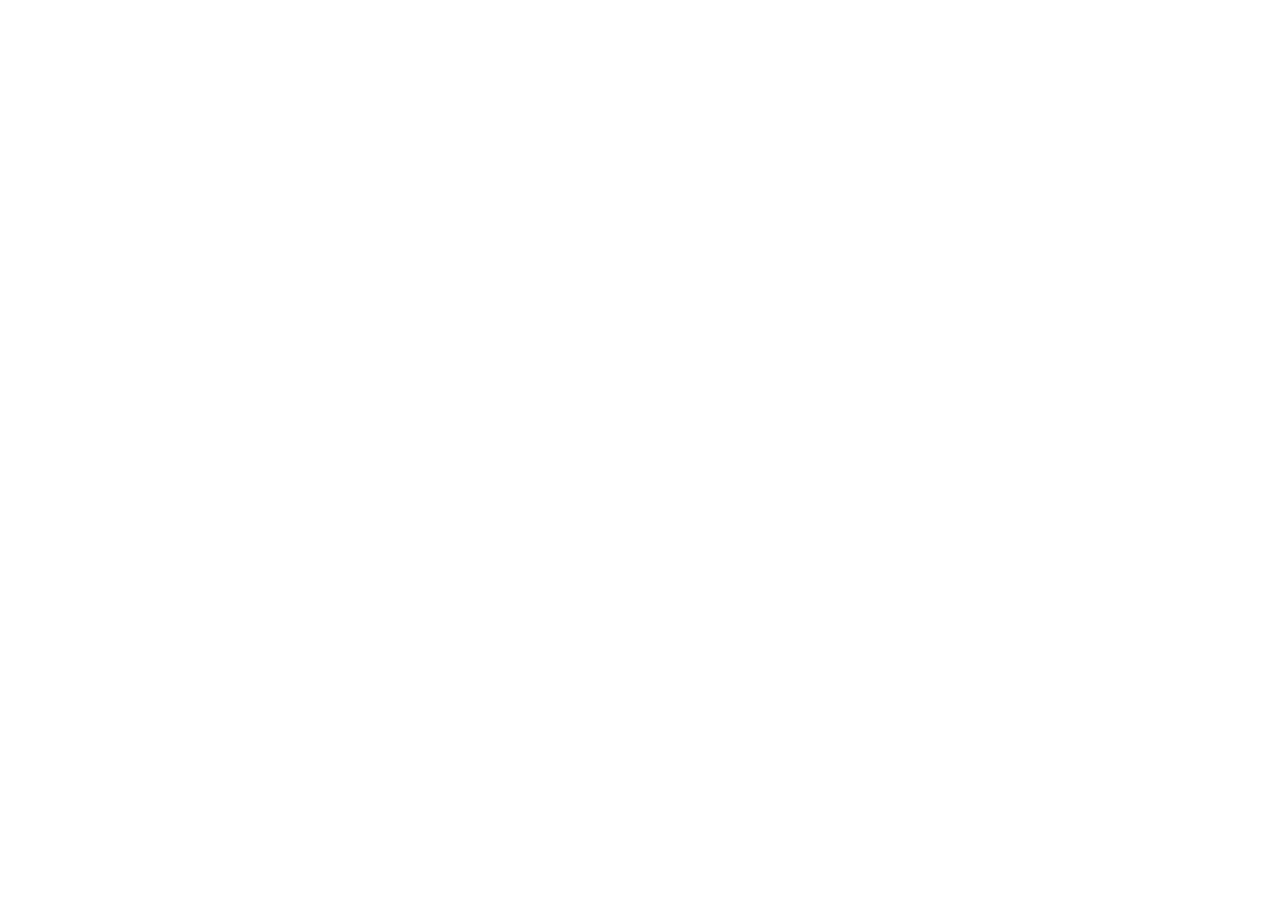
==== commit 708afba5: "chore: initialize project with React and Tailwind CSS Set up the project structure including Vite co" ====
--- a/index.html
+++ b/index.html
@@ -1,260 +1,20 @@
-<!DOCTYPE html>
+<!doctype html>
 <html lang="en">
-<head>
-  <meta charset="UTF-8" />
-  <meta name="viewport" content="width=device-width, initial-scale=1.0" />
-  <title>Fathin Ishrak — Portfolio & CV</title>
-  <link href="https://fonts.googleapis.com/css2?family=Inter:wght@300;400;600&display=swap" rel="stylesheet">
-  <style>
-    *, *::before, *::after { box-sizing: border-box; }
+  <head>
+    <meta charset="UTF-8" />
+    <meta name="viewport" content="width=device-width, initial-scale=1.0" />
+    <title>Fathin Ishrak — Portfolio &amp; CV</title>
+    <meta name="description" content="Portfolio and CV of Fathin Ishrak, Computer Science &amp; Engineering graduate from BRAC University passionate about QC, AI, robotics, and embedded systems." />
+    <meta property="og:title" content="Fathin Ishrak — Portfolio &amp; CV" />
+    <meta property="og:description" content="Portfolio and CV of Fathin Ishrak, Computer Science &amp; Engineering graduate from BRAC University passionate about QC, AI, robotics, and embedded systems." />
+    <meta property="og:type" content="website" />
+    <meta name="twitter:card" content="summary_large_image" />
+    <link rel="preconnect" href="https://fonts.googleapis.com">
+    <link rel="preconnect" href="https://fonts.gstatic.com" crossorigin>
+  </head>
+  <body>
+    <div id="root"></div>
+    <script type="module" src="/src/main.tsx"></script>
+  </body>
+</html>
 
-    :root {
-      --bg-color: #0e0e0e;
-      --text-color: #e6e6e6;
-      --accent-color: #00aaff;
-      --link-color: #87cefa;
-      --card-bg: transparent;
-      --border-color: transparent;
-    }
-
-    [data-theme='light'] {
-      --bg-color: #f9f9f9;
-      --text-color: #222;
-      --accent-color: #007acc;
-      --link-color: #3399ff;
-      --card-bg: transparent;
-      --border-color: transparent;
-    }
-
-    body {
-      font-family: 'Inter', sans-serif;
-      font-size: 15px;
-      margin: 0;
-      background-color: var(--bg-color);
-      color: var(--text-color);
-      transition: all 0.3s ease;
-      display: flex;
-      justify-content: center;
-      -webkit-font-smoothing:antialiased;
-    }
-
-    a { color: var(--link-color); text-decoration: none; transition: color 0.25s ease; }
-    a:hover { color: var(--accent-color); }
-
-    .container {
-      display: flex;
-      flex-direction: row;
-      width: 90%;
-      max-width: 1200px;
-      min-height: 100vh;
-    }
-
-    .sidebar {
-      width: 280px;
-      padding: 1.5rem;
-      position: fixed;
-      top: 0;
-      bottom: 0;
-      display: flex;
-      flex-direction: column;
-      justify-content: center;
-      align-items: center;
-      text-align: center;
-      background: transparent;
-    }
-
-    .profile-pic { width: 300px; height: 300px; border-radius: 50%; object-fit: cover; border: 2px solid var(--accent-color); margin-bottom: 1rem; }
-    .sidebar h1 { font-size: 1.3rem; color: var(--accent-color); margin: 0 0 0.4rem; }
-    .sidebar p.bio { font-size: 0.88rem; margin: 0 0 1rem; line-height: 1.6; }
-
-    .links { list-style: none; padding: 0; margin: 0 0 1rem 0; text-align: center; }
-    .links li { margin: 0.4rem 0; font-size: 0.95rem; opacity: 0.95; transition: 0.2s; }
-    .links li:hover { opacity: 1; color: var(--accent-color); }
-
-    .button { display:inline-block; border:1px solid var(--accent-color); padding:0.3rem 0.6rem; border-radius:0.32rem; color:var(--accent-color); text-decoration:none; font-size:0.78rem; }
-    .button:hover { background:var(--accent-color); color:var(--bg-color); text-decoration:none; }
-
-    .main {
-      margin-left: 300px;
-      padding: 2rem 3rem;
-      flex: 1;
-      max-width: calc(100% - 300px);
-      position: relative;
-      line-height: 1.85;
-      text-align: left;
-    }
-
-    section { margin-bottom: 2rem; border-bottom: 1px solid rgba(255,255,255,0.06); padding-bottom: 1rem; }
-    section:last-of-type { border-bottom: none; }
-    section h2 { border-left: 4px solid var(--accent-color); padding-left: 0.6rem; font-size: 1.2rem; color: var(--accent-color); font-weight:600; margin-bottom:0.8rem; }
-    section ul { line-height: 1.9; }
-
-    footer { font-size:0.82rem; color:#777; text-align:center; padding:1.2rem 0 1rem; border-top:1px solid rgba(255,255,255,0.06); }
-
-    .theme-switch-container { position: fixed; top: 18px; right: calc( (100% - min(1200px, 90%)) / 2 + 20px ); z-index: 400; font-size: 1.35rem; cursor: pointer; text-align:center; }
-    .theme-switch-container span { display:block; font-size:0.76rem; margin-top:4px; color:var(--accent-color); }
-
-    @media (max-width: 900px) {
-      body { justify-content: flex-start; }
-      .container { flex-direction: column; width: 100%; }
-      .sidebar { position: relative; width: 100%; padding: 1.2rem 0.75rem; top: auto; bottom: auto; }
-      .profile-pic { width: 150px; height: 150px; }
-      .sidebar h1 { font-size: 1.05rem; }
-      .sidebar p.bio { font-size: 0.85rem; }
-      .links li { font-size: 0.95rem; }
-      .button { font-size:0.72rem; padding:0.28rem 0.5rem; }
-      .main { margin-left: 0; padding: 1rem; max-width: 100%; text-align: left; line-height: 1.6; }
-      .theme-switch-container { position: fixed; top: 10px; right: 12px; font-size: 1.15rem; }
-    }
-
-    @media (max-width: 420px) {
-      .profile-pic { width: 150px; height: 150px; }
-      .sidebar h1 { font-size: 1rem; }
-      .theme-switch-container { right: 8px; }
-    }
-  </style>
-</head>
-<body>
-  <div class="container">
-    <aside class="sidebar">
-      <img src="profile.jpg" alt="Profile Picture" class="profile-pic">
-      <h1>Fathin Ishrak</h1>
-      <p class="bio">Computer Science & Engineering graduate passionate about QC, AI, robotics, and embedded systems.</p>
-      <ul class="links">
-        <li>📍 Dhaka, Bangladesh</li>
-        <li>✉️ <a href="mailto:fathin.ishrak7@gmail.com">fathin.ishrak7@gmail.com</a></li>
-        <p>
-          <a href="https://github.com/Fathin-Ishrak-Romeo">GitHub</a> |
-          <a href="https://www.linkedin.com/in/fathin-ishrak/">LinkedIn</a>
-        </p>
-      </ul>
-      <a href="Fathin_Ishrak_CV.pdf" download="Fathin_Ishrak_CV.pdf" class="button">⬇️ Download CV</a>
-    </aside>
-
-    <main class="main">
-      <div class="theme-switch-container" id="theme-toggle">🌙<span>Change Theme</span></div>
-      <section>
-        <h2>About</h2>
-        <p>
-        I am a Computer Science & Engineering (CSE) graduate from BRAC University (BRACU) with a strong foundation in robotics, IoT, and embedded systems, complemented by solid software engineering principles. Throughout my academic journey, I have completed more than 20 robotics, IoT and software projects, gaining extensive hands-on experience in designing, developing, and integrating intelligent hardware-software solutions to solve real-world engineering challenges.
-        </p>
-        <p>
-        Beyond academics, I founded <a href="https://www.facebook.com/people/RoboKit-Garage/61577943424925/">RoboKit Garage</a>, a robotics-focused startup that has grown into a profitable venture through the development and delivery of innovative robotics and IoT solutions. This entrepreneurial experience has strengthened my skills in product development, project management, client collaboration, and transforming technical ideas into market-ready products.
-        </p>
-        I actively leverage modern AI tools to accelerate development, improve productivity, and build intelligent applications. My interests span robotics, embedded systems, artificial intelligence, software engineering, quality assurance, and automation, with a continuous drive to explore emerging technologies and engineering best practices.
-        <p>
-        <p>
-        I am a collaborative, detail-oriented, and adaptable engineer who enjoys tackling complex technical challenges and delivering reliable, high-quality solutions. As I begin my professional career, I am eager to contribute my technical expertise, practical experience, and problem-solving mindset to an innovative organization while continuing to grow as an engineer in robotics, embedded systems, AI, and software development.
-        </p>
-        
-      </section>
-
-      <section>
-        <h2>Educational Qualification</h2>
-        <ul>
-          <li><b>B.Sc. in Computer Science & Engineering (CSE), 2025</b><br>BRAC University</li>
-          <li><b>H.S.C. in Science, 2019</b><br>Birshreshtha Munshi Abdur Rouf Public College</li>
-          <li><b>S.S.C. in Science, 2017</b><br>Patuakhali Govt. Jubilee High School</li>
-        </ul>
-      </section>
-
-      <section>
-        <h2>Experience</h2>
-        <ul>
-          <li><b><a href="https://www.facebook.com/people/RoboKit-Garage/61577943424925/">RoboKit Garage</a>, Jul 2025 - Present</b><br>Founded a social media–based robotics startup, providing rental and sales services for components, parts, and both ready-made and custom robotics projects. Successfully built a profitable,
-customer-focused operation through strategic marketing, product innovation, and streamlined
-service delivery.</li>
-        </ul>
-      </section>
-
-      <section>
-        <h2>Skills</h2>
-        <ul>
-          <li><b>Programming Languages:</b> HTML, SQL, C, C++, Python</li>
-          <li><b>Assembly Languages:</b> x86 Assembly, RISC-V</li>
-          <li><b>Version Control:</b> Git, GitHub</li>
-          <li><b>Software Engineering:</b> Waterfall, V-Model, Incremental & Iterative, Agile, DevOps, MVC, Peer-to-Peer, SDLC, Testing</li>
-          <li><b>Operating Systems:</b> Windows, Linux</li>
-          <li><b>Artificial Intelligence:</b> Machine Learning, Neural Networks</li>
-          <li><b>Robotics & IoT:</b> Arduino, ESP, STM, Raspberry Pi, ROS</li>
-          <li><b>VLSI Design Tools:</b> DSCH, Microwind, Verilog</li>
-          <li><b>Quantum Computing</b></li>
-        </ul>
-      </section>
-
-      <section>
-        <h2>Current Work</h2>
-        <p>Currently developing an <b>AI-integrated humanoid robot</b> capable of autonomous movement, gesture-based interaction (e.g., hand greetings), and engaging in basic conversational exchanges. The system leverages AI to respond to user queries and address intellectually oriented questions, demonstrating applications in human-robot interaction and intelligent assistance.</p>
-      </section>
-      
-      <section>
-        <h2>Research Interests</h2>
-        <p><b>Recent Research:</b> Multi-Level Deep Generative Model with Poisson Variational Autoencoders and Reinforcement Learning for Enhanced Intrusion Detection System.</p>
-        <p><b>Other Interests:</b> Robotics & IoT, Embedded Systems, VLSI, Quantum Computing, Quantum Machine Learning, AI, ML, Deep Learning, Neural Networks, Cybersecurity.</p>
-      </section>
-
-      <section>
-        <h2>Projects</h2>
-        <h3>Research Projects</h3>
-        <ul>
-          <p><li><b>Multi-Level Deep Generative Model with Poisson Variational Autoencoders and Reinforcement Learning for Enhanced Intrusion Detection System</b><br>Developed a hierarchical intrusion-detection model for my undergrad thesis using a three-level Poisson VAE chain (packet → flow → session) with normalizing flows, a PPO agent for per-sample ensemble weighting, and an XGBoost meta-learner to fuse predictions. Evaluated on NF-UQ-NIDS-v2 dataset, it achieved 89.17% multiclass accuracy and strong binary discrimination (98.11% AUROC). <a href="https://github.com/Fathin-Ishrak-Romeo/Multi-Level-Deep-Generative-Model-with-PVAE-and-RL-for-Enhanced-IDS.git">GitHub Link</a></li></p>
-          <p><li><b>FIR-DEC: A Deep Embedding Clustering Model Using Convolutional Autoencoders on MNIST Dataset of Handwritten Digits</b><br>Developed a deep-embedding clustering model as a solo research for CSE425: Neural Network course that combines a convolutional autoencoder with a DEC-style clustering head (implemented in PyTorch) to learn cluster-discriminative representations on the MNIST handwritten-digit dataset. Jointly optimized reconstruction and KL clustering losses and achieved an adjusted Rand index of ≈0.62, substantially outperforming a k-means baseline with improved silhouette and Davies–Bouldin scores. <a href="https://github.com/Fathin-Ishrak-Romeo/FIR-DEC_Deep-Embedding-Clustering-Model-Using-Convolutional-Autoencoders-on-MNIST-Digits-Dataset.git">GitHub Link</a></li></p>
-        </ul>
-
-        <h3>Software Projects</h3>
-        <ul>
-          <p><li><b>PCGenixAI: AI-Powered PC Builder Web App</b><br>An advanced version of my solo project PC Builder developed for my CSE471: System Analysis and Design course. Built an intelligent web platform for PC component shopping and AI-based custom PC built recommendations with user authentication, dynamic build generation, and smart filtering using React, TypeScript, Node.js, Express.js, and Supabase. <a href="https://github.com/Fathin-Ishrak-Romeo/PCGenixAI.git">GitHub Link</a></li></p>
-          <p><li><b>BuX: Online Learning Platform</b><br>Full-stack Laravel e-learning website with instructor/student/admin roles, course/section/lecture management, quizzes, shopping-cart and payments, dashboards and progress tracking; developed as a group project for CSE470: Software Engineering, built with Laravel (PHP), MySQL, Blade and Tailwind. <a href="https://github.com/Fathin-Ishrak-Romeo/CSE470_PROJECT_Online-Learning-Platform_BuX.git">GitHub Link</a></li></p>
-          <p><li><b>Nearby Expertise: Service Provider Finder</b><br>Developed a web-based platform that connects users with nearby professionals (e.g., electricians, plumbers, carpenters) using PHP, HTML, CSS, and MySQL. Created as a group project for the CSE370: Database Systems course, it features database-driven service listings, user authentication, and efficient data management for real-world applications. <a href="https://github.com/Fathin-Ishrak-Romeo/CSE370-Project-Website_Nearby-Expertise.git">GitHub Link</a></li></p>
-          <p><li><b>Digital Food Ordering System (User Interface)</b><br>Developed a digital food-ordering system in x86 Assembly (EMU8086) as a solo project for CSE341: Microprocessor course. The menu-driven program supports category browsing, item selection with quantity validation, and order processing, demonstrating low-level implementation of user interaction and basic order data handling. <a href="https://github.com/Fathin-Ishrak-Romeo/CSE341-Project_Digital-food-ordering-system-at-a-restaurant-using-x86-Assembly-Language.git">GitHub Link</a></li></p>
-        </ul>
-
-        <h3>Games</h3>
-        <ul>
-          <p><li><b>Shoot the Circles</b><br>Designed a game as a part of a solo project for CSE423: Computer Graphics course using Pygame, where the main objective is to shoot the falling circle-shaped objects. The game can be over in 3 ways: If a falling circle touches the shooter directly, if a player misses 3 falling circles to shoot or if a player misfires 3 times. <a href="https://github.com/Fathin-Ishrak-Romeo/Project-Game_Shooting-the-falling-circles.git">GitHub Link</a></li></p>
-          <p><li><b>Catch the Diamonds</b><br>This game was developed as a part of a solo project for CSE423: Computer Graphics course using Pygame, with the main goal of catching falling diamonds. As the game progresses, the difficulty increases by speeding up the falling diamonds. If the player misses a diamond, the game ends. <a href="https://github.com/Fathin-Ishrak-Romeo/Project-Game_Catch-the-falling-diamonds.git">GitHub Link</a></li></p>
-        </ul>
-
-        <h3>Robotics & IoT Projects</h3>
-        <ul>
-          <p><li><b>TESLA Prototype</b><br>Designed and developed a cost-efficient Tesla-inspired robotic car using Arduino Uno and ESP32-CAM, featuring RFID-based door security lock, Wi-Fi–secured web server for manual control, and Bluetooth-based voice control via an android app, with the ability to switch seamlessly between manual and voice control modes at any time. Integrated an emergency braking and collision avoidance system using ultrasonic sensors that detect obstacles within 30 cm (front/rear) and 15 cm (during turns), automatically stopping the vehicle until a new command is received. Added a rearview camera with backlight support to enhance parking precision and low-light visibility. <a href="https://github.com/Fathin-Ishrak-Romeo/TESLA-Prototype-Voice-control-with-emergency-braking-Manual-control-and-RFID-based-door-security-.git">GitHub Link</a></li></p>
-          <p><li><b>Mars Rover Prototype</b><br>Designed and built a Mars rover prototype as a solo project for CSE461: Introduction to Robotics. The rover featured pan–tilt camera control for full directional viewing (up, down, left, right) and autonomous/basic manual navigation. Integrated a 4-DOF robotic arm for soil sample collection and an onboard weather station to measure ambient temperature and humidity. The system was powered by an ESP32-CAM, Arduino UNO, and Arduino Nano, and fully controlled and monitored through a custom web application. <a href="https://github.com/Fathin-Ishrak-Romeo/Mars-Rover-Prototype.git">GitHub Link</a></li></p>
-          <p><li><b>Sensor-based Student Authentication & Cheating Detection System during exam</b><br>Built a cost-efficient sensor-based prototype smart desk as a solo project for CSE360: Computer Interfacing course using Arduino UNO. The system ensures only the authorized student can unlock and sit at a dedicated desk using RFID technology; and during the exam, detects and signals to the teacher when a student looks left/right/front/back beyond a set distance or uses a concealed phone under the desk. <a href="https://github.com/Fathin-Ishrak-Romeo/Sensor-based-Access-Authentication-and-Cheating-Detection-System-during-exam-using-Arduino.git">GitHub Link</a></li></p> 
-          <p><li><b>Competition Ready Soccer bot without requiring a Transmitter</b><br>Developed an ESP32-based soccer bot featuring Android app control via Bluetooth connection, adjustable speed modes, and high-torque DC gear motors for fast and precise gameplay. Designed as a low-cost alternative to traditional radio-controlled systems. <a href="https://github.com/Fathin-Ishrak-Romeo/Soccer_Bot_for_Competition_without_any_Transmitter">GitHub Link</a></li></p> 
-          <p><li><b>WiFi Controlled Surveillance Robot with Pan-Tilt Camera Control using ESP32 Cam Module</b><br>Developed a cost-efficient robot car with a pan-tilt camera that can be controlled from any browser, across all operating systems and devices, via the ESP32-CAM’s integrated WiFi. A built-in web server provides seamless control with live video streaming directly to the interface, making it ideal for surveillance in homes, offices, warehouses, and restricted areas. The camera supports 180-degree vertical and horizontal rotation for full coverage, while adjustable lighting and speed control ensure effective operation in low-light or tight spaces. Beyond security, it’s suitable for remote inspections, education, research, smart home monitoring, and exploring hard-to-reach or hazardous areas. The system is secured with password-protected WiFi to restrict access to authorized users. <a href="https://github.com/Fathin-Ishrak-Romeo/WiFi-Controlled-Surveillance-Robot-with-Pan-Tilt-Camera-Control-using-ESP32-Cam-Module.git">GitHub Link</a></li></p>
-          <p><li><b>Dual IR Array LFR capable of making 90° Turn without PID Algorithm</b><br>Developed a high-speed autonomous line-following robot using dual IR sensor arrays. Implemented PID-free adaptive turning logic, 90° pivot turns, line-loss recovery, speed ramping, and counter-pulse braking for precise and stable track navigation. <a href="https://github.com/Fathin-Ishrak-Romeo/Dual-IR-Array-LFR-capable-of-making-90-Turn-without-PID-Algorithm">GitHub Link</a></li></p> 
-          <p><li><b>Autonomous Vacuum Cleaner with Obstacle and Fall Avoidance</b><br>Built a smart vacuum cleaner that autonomously navigates and cleans indoor spaces using a set of sensors. It detects obstacles within a 20 cm range using an ultrasonic sensor, stops instantly, and scans both directions via a servo-mounted sensor to select a clear path. An IR sensor enables detection of steep edges and stairs; upon detection, the robot halts, moves backward, and reroutes safely. A high-efficiency dust and dirt suction air pump ensures thorough cleaning of floors, corners, and narrow or under-furniture areas that conventional cleaners cannot reach without manual intervention. <a href="https://github.com/Fathin-Ishrak-Romeo/Autonomous-Vacuum-Cleaner-with-Obstacle-and-Fall-Avoidance-Using-Arduino.git">GitHub Link</a></li></p>
-          <p><li><b>Obstacle Avoiding Car</b><br>Built an autonomous obstacle-avoiding robotic car using Arduino UNO as a solo project for CSE350: Digital Electronics & Pulse Techniques course. <a href="https://github.com/Fathin-Ishrak-Romeo/Hardware-Project_Obstacle-Avoiding-Car-using-Arduino.git">GitHub Link</a></li></p>
-        </ul>
-
-
-        <h3>Digital Logic Design Projects</h3>
-        <ul>
-          <p><li><b>1-bit ALU System</b><br>Designed and implemented two versions of a 1-bit ALU using logic gate ICs, multiplexers, NPN transistors, resistors, and LEDs, supporting addition, subtraction, and multiplication with carry/borrow input-output functionality. <a href="https://github.com/Fathin-Ishrak-Romeo/1-bit-ALU-System-with-Carry-in-and-Borrow-in.git">GitHub Link</a></li></p>
-          <p><li><b>Elevator Logic Controller</b><br>Designed and implemented a combinational digital logic system using 3-bit floor inputs to compare destination and current floors. Controlled Up, Down, and Stop LEDs with mutually exclusive outputs and integrated dual 7-segment displays to indicate floor information using basic logic gates (AND, OR, NOT, NAND, NOR, XOR, XNOR). <a href="https://github.com/Fathin-Ishrak-Romeo/Elevator-Logic-Controller-using-7400-Series-Logic-Gate-ICs">GitHub Link</a></li></p> 
-          <p><li><b>Automatic Water Pump System</b><br>Built an automatic water pump system as a solo project for CSE251: Electronic Devices and Circuits course using ICs and MOSFETs (without microcontrollers) that automatically activates when the water level drops below a threshold and shuts off when it exceeds a set limit, with LED indicators displaying real-time water levels.</li></p>
-          <p><li><b>Automatic Blind Turn Traffic Management System</b><br>Designed an automatic traffic management system as a solo project for CSE260: Digital Logic Design course using logic gate ICs (without microcontrollers) for blind turns on hilly roads. The system detects approaching vehicles and activates red indicators on the opposite side to warn incoming traffic, while green LEDs signal when the road is clear and safe to pass.</li></p>
-      </section>
-
-      <footer>
-        © 2025 Fathin Ishrak — Built with and hosted on GitHub Pages.
-      </footer>
-    </main>
-  </div>
-
-  <script>
-    const toggleBtn = document.getElementById('theme-toggle');
-    toggleBtn.addEventListener('click', () => {
-      const currentTheme = document.body.getAttribute('data-theme');
-      if (currentTheme === 'light') {
-        document.body.setAttribute('data-theme', 'dark');
-        toggleBtn.innerHTML = '🌙<span>Change Theme</span>';
-      } else {
-        document.body.setAttribute('data-theme', 'light');
-        toggleBtn.innerHTML = '☀️<span>Change Theme</span>';
-      }
-    });
-    document.body.setAttribute('data-theme', 'dark');
-  </script>
-</body>
-</html>
